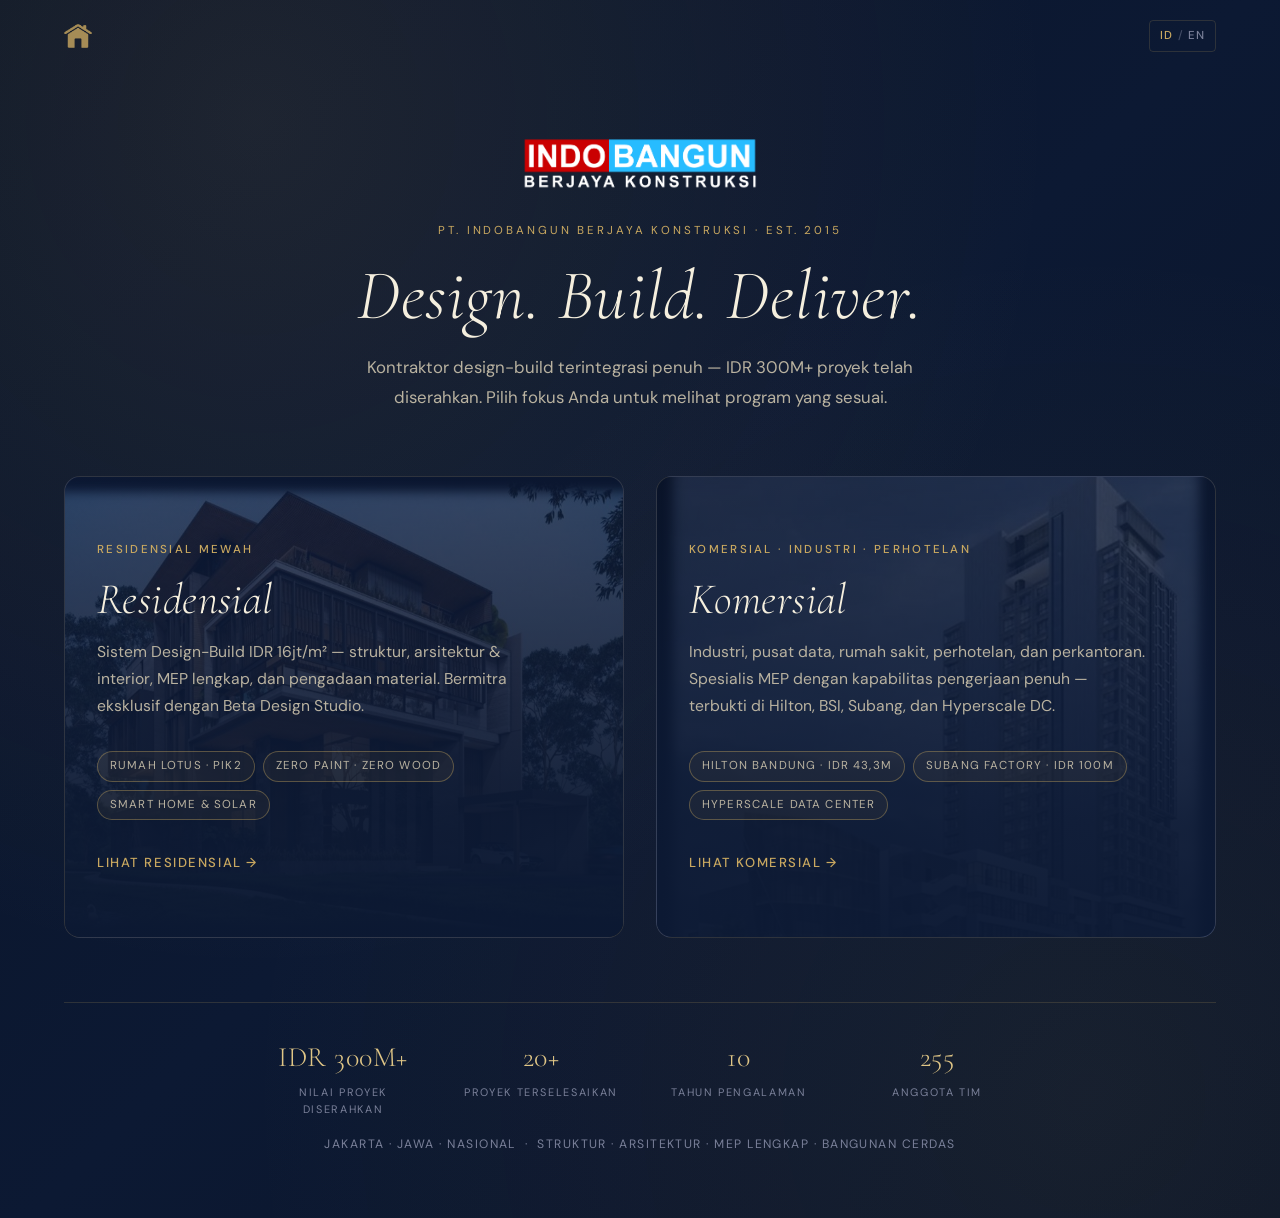
==== index.html @ fa8663f9 "Update index.html" ====
<!DOCTYPE html>
<html lang="id">
<head>
  <meta charset="UTF-8">
  <meta name="viewport" content="width=device-width, initial-scale=1.0">
  <meta name="description" content="PT. Indobangun Berjaya Konstruksi — Kontraktor design-build terintegrasi penuh. Pilih Residensial Mewah atau Komersial, Industri &amp; Perhotelan.">
  <title>IBK — Design. Build. Deliver.</title>
  <link rel="preconnect" href="https://fonts.googleapis.com">
  <link rel="preconnect" href="https://fonts.gstatic.com" crossorigin>
  <link href="https://fonts.googleapis.com/css2?family=Cormorant+Garamond:ital,wght@0,300;0,400;0,600;1,300;1,400&family=DM+Sans:opsz,wght@9..40,300;9..40,400;9..40,500&display=swap" rel="stylesheet">
  <link rel="stylesheet" href="css/base.css">
  <link rel="stylesheet" href="css/components.css">
  <link rel="stylesheet" href="css/pages.css">
</head>
<body class="choice-page">

  <!-- NAV (minimal for landing) -->
  <nav class="nav nav--landing" id="main-nav" role="navigation" aria-label="Main navigation">
    <div class="nav__container">
      <a href="index.html" class="nav__logo" aria-label="IBK Home">
    <img src="images/brand/icon-home.png" alt="IBK Logo">
  </a>
      <div class="nav__actions">
        <button class="lang-toggle" id="lang-toggle" aria-label="Toggle language / Ganti bahasa">
          <span class="lang-toggle__option active" id="lang-id">ID</span>
          <span class="lang-toggle__divider">/</span>
          <span class="lang-toggle__option" id="lang-en">EN</span>
        </button>
      </div>
    </div>
  </nav>

  <!-- CHOICE HERO -->
  <section class="choice" aria-label="Choose service">
    <div class="choice__bg" aria-hidden="true"></div>
    <div class="container">
      <header class="choice__header">
        <img src="images/brand/indobangun-logo.png" alt="Indobangun Berjaya Konstruksi" class="choice__brand">
        <p class="choice__eyebrow" data-i18n="choice.eyebrow">PT. Indobangun Berjaya Konstruksi · Est. 2015</p>
        <h1 class="choice__headline" data-i18n="choice.headline">Design. Build. Deliver.</h1>
        <p class="choice__sub" data-i18n="choice.sub">Kontraktor design-build terintegrasi penuh — IDR 300M+ proyek diserahkan. Pilih fokus Anda untuk melihat program yang sesuai.</p>
      </header>

      <div class="choice__grid">

        <a href="residential.html" class="choice-card choice-card--residential">
          <div class="choice-card__bg" aria-hidden="true">
            <img src="images/projects/lotus-featured.jpg" alt="" loading="eager">
          </div>
          <div class="choice-card__content">
            <p class="choice-card__eyebrow" data-i18n="choice.res_eyebrow">Residensial Mewah</p>
            <h2 class="choice-card__title" data-i18n="choice.res_title">Residensial</h2>
            <p class="choice-card__text" data-i18n="choice.res_text">Sistem Design-Build IDR 16jt/m² — struktur, arsitektur &amp; interior, MEP lengkap, dan pengadaan material. Bermitra eksklusif dengan Beta Design Studio.</p>
            <ul class="choice-card__tags" aria-label="Highlights">
              <li data-i18n="choice.res_tag1">Rumah Lotus · PIK2</li>
              <li data-i18n="choice.res_tag2">Zero Paint · Zero Wood</li>
              <li data-i18n="choice.res_tag3">Smart Home &amp; Solar</li>
            </ul>
            <span class="choice-card__cta" data-i18n="choice.res_cta">Lihat Residensial →</span>
          </div>
        </a>

        <a href="commercial.html" class="choice-card choice-card--commercial">
          <div class="choice-card__bg" aria-hidden="true">
            <img src="images/commercial/hilton-bandung.jpg" alt="" loading="eager">
          </div>
          <div class="choice-card__content">
            <p class="choice-card__eyebrow" data-i18n="choice.com_eyebrow">Komersial · Industri · Perhotelan</p>
            <h2 class="choice-card__title" data-i18n="choice.com_title">Komersial</h2>
            <p class="choice-card__text" data-i18n="choice.com_text">Industri, pusat data, rumah sakit, perhotelan, dan perkantoran. Spesialis MEP dengan kapabilitas pengerjaan penuh — terbukti di Hilton, BSI, Subang, dan Hyperscale DC.</p>
            <ul class="choice-card__tags" aria-label="Highlights">
              <li data-i18n="choice.com_tag1">Hilton Bandung · IDR 43,3M</li>
              <li data-i18n="choice.com_tag2">Subang Factory · IDR 100M</li>
              <li data-i18n="choice.com_tag3">Hyperscale Data Center</li>
            </ul>
            <span class="choice-card__cta" data-i18n="choice.com_cta">Lihat Komersial →</span>
          </div>
        </a>

      </div>

      <footer class="choice__footer">
        <div class="choice__footer-stats">
          <div class="choice__stat">
            <span class="choice__stat-value">IDR 300M+</span>
            <span class="choice__stat-label" data-i18n="choice.stat1">Nilai Proyek Terserah</span>
          </div>
          <div class="choice__stat">
            <span class="choice__stat-value">20+</span>
            <span class="choice__stat-label" data-i18n="choice.stat2">Proyek Terselesaikan</span>
          </div>
          <div class="choice__stat">
            <span class="choice__stat-value">10</span>
            <span class="choice__stat-label" data-i18n="choice.stat3">Tahun Pengalaman</span>
          </div>
          <div class="choice__stat">
            <span class="choice__stat-value">255</span>
            <span class="choice__stat-label" data-i18n="choice.stat4">Anggota Tim</span>
          </div>
        </div>
        <p class="choice__footer-tag" data-i18n="choice.tag">Jakarta · Jawa · Nasional &nbsp;·&nbsp; Structure · Architecture · Full MEP · Smart Buildings</p>
      </footer>
    </div>
  </section>

  <script src="js/i18n.js"></script>
</body>
</html>
---- css/base.css ----
/* ============================================================
   base.css — CSS variables, reset, typography, layout primitives
   IBK Website
   ============================================================ */

/* ── Design tokens ──────────────────────────────────────── */
:root {
  /* Colours — matched to IBK 2026 company profile (navy + gold) */
  --c-dark:        #0c1933;
  --c-dark-2:      #11224a;
  --c-dark-3:      #162b5c;
  --c-gold:        #c9a860;
  --c-gold-light:  #e0c686;
  --c-gold-dim:    #8a7440;
  --c-cream:       #f5efde;
  --c-cream-dark:  #e9dfc5;
  --c-text-1:      #f0ead9;
  --c-text-2:      #b9b2a0;
  --c-text-3:      #7a8099;
  --c-border:      rgba(201, 168, 96, 0.18);
  --c-border-mid:  rgba(201, 168, 96, 0.38);
  /* IBK brand accent (logo badge) */
  --c-brand-red:   #e31e24;
  --c-brand-blue:  #1e9de3;

  /* Typography */
  --font-serif: 'Cormorant Garamond', Georgia, 'Times New Roman', serif;
  --font-sans:  'DM Sans', -apple-system, BlinkMacSystemFont, system-ui, sans-serif;

  /* Spacing */
  --space-xs:  0.5rem;
  --space-sm:  1rem;
  --space-md:  2rem;
  --space-lg:  4rem;
  --space-xl:  6rem;
  --space-2xl: 9rem;

  /* Layout */
  --container-max: 1200px;
  --container-pad: 1.5rem;
  --nav-h:         72px;

  /* Motion */
  --ease:   cubic-bezier(0.25, 0.46, 0.45, 0.94);
  --t-fast: 150ms;
  --t-mid:  300ms;
  --t-slow: 500ms;

  /* Radius */
  --r-sm: 4px;
  --r-md: 8px;
  --r-lg: 16px;
}

/* ── Reset ──────────────────────────────────────────────── */
*, *::before, *::after { box-sizing: border-box; margin: 0; padding: 0; }
html { scroll-behavior: smooth; -webkit-text-size-adjust: 100%; }
body {
  background-color: var(--c-dark);
  color: var(--c-text-1);
  font-family: var(--font-sans);
  font-size: 1rem;
  line-height: 1.6;
  -webkit-font-smoothing: antialiased;
  -moz-osx-font-smoothing: grayscale;
  overflow-x: hidden;
}
img, video, svg { display: block; max-width: 100%; }
a { color: inherit; text-decoration: none; }
button { cursor: pointer; border: none; background: none; font: inherit; color: inherit; }
input, textarea, select { font: inherit; color: inherit; }
ul, ol { list-style: none; }
table { border-collapse: collapse; width: 100%; }

/* ── Typography ─────────────────────────────────────────── */
h1, h2, h3, h4, h5 {
  font-family: var(--font-serif);
  font-weight: 300;
  line-height: 1.15;
  letter-spacing: 0.01em;
  color: var(--c-cream);
}
h1 { font-size: clamp(2.6rem, 5.5vw, 5rem); font-style: italic; }
h2 { font-size: clamp(2rem, 4vw, 3.2rem); }
h3 { font-size: clamp(1.4rem, 2.5vw, 2rem); }
h4 { font-size: 1.05rem; font-weight: 400; font-family: var(--font-sans); }
h5 { font-size: 0.9rem; font-weight: 500; font-family: var(--font-sans); }

/* ── Container ──────────────────────────────────────────── */
.container {
  width: 100%;
  max-width: var(--container-max);
  margin: 0 auto;
  padding-left: var(--container-pad);
  padding-right: var(--container-pad);
}

/* ── Section base ───────────────────────────────────────── */
.section {
  padding-top: var(--space-xl);
  padding-bottom: var(--space-xl);
}
.section__header {
  text-align: center;
  max-width: 700px;
  margin: 0 auto var(--space-lg);
}
.section__eyebrow {
  font-family: var(--font-sans);
  font-size: 0.72rem;
  font-weight: 500;
  letter-spacing: 0.2em;
  text-transform: uppercase;
  color: var(--c-gold);
  margin-bottom: var(--space-sm);
}
.section__title {
  color: var(--c-cream);
  margin-bottom: var(--space-sm);
}
.section__lead {
  color: var(--c-text-2);
  font-size: 1.05rem;
  line-height: 1.75;
}

/* ── Buttons ────────────────────────────────────────────── */
.btn {
  display: inline-flex;
  align-items: center;
  justify-content: center;
  gap: 0.5rem;
  padding: 0.85rem 2rem;
  font-family: var(--font-sans);
  font-size: 0.82rem;
  font-weight: 500;
  letter-spacing: 0.1em;
  text-transform: uppercase;
  border-radius: var(--r-sm);
  border: 1px solid transparent;
  transition: all var(--t-mid) var(--ease);
  white-space: nowrap;
  cursor: pointer;
}
.btn--primary {
  background: var(--c-gold);
  color: var(--c-dark);
}
.btn--primary:hover {
  background: var(--c-gold-light);
  transform: translateY(-1px);
  box-shadow: 0 10px 30px -10px rgba(160, 133, 72, 0.4);
}
.btn--ghost {
  background: transparent;
  color: var(--c-cream);
  border-color: rgba(245, 240, 232, 0.25);
}
.btn--ghost:hover {
  border-color: var(--c-gold);
  color: var(--c-gold-light);
}
.btn--outline {
  background: transparent;
  color: var(--c-gold);
  border-color: var(--c-gold-dim);
  padding: 0.7rem 1.5rem;
  font-size: 0.78rem;
  align-self: flex-start;
}
.btn--outline:hover {
  background: rgba(160, 133, 72, 0.08);
  border-color: var(--c-gold);
}
.btn--full { width: 100%; }

/* ── Utilities ──────────────────────────────────────────── */
.visually-hidden {
  position: absolute;
  width: 1px; height: 1px;
  padding: 0; margin: -1px;
  overflow: hidden;
  clip: rect(0, 0, 0, 0);
  white-space: nowrap;
  border: 0;
}
---- css/components.css ----
/* ============================================================
   components.css — nav, cards, form, footer
   ============================================================ */

/* ── Navigation ─────────────────────────────────────────── */
.nav {
  position: fixed;
  top: 0; left: 0; right: 0;
  z-index: 100;
  height: var(--nav-h);
  display: flex;
  align-items: center;
  transition: background var(--t-mid) var(--ease),
              box-shadow var(--t-mid) var(--ease),
              border-color var(--t-mid) var(--ease);
  border-bottom: 1px solid transparent;
}
.nav.scrolled {
  background: rgba(26, 20, 16, 0.94);
  backdrop-filter: blur(14px);
  -webkit-backdrop-filter: blur(14px);
  border-bottom-color: var(--c-border);
}
.nav__container {
  width: 100%;
  max-width: var(--container-max);
  margin: 0 auto;
  padding: 0 var(--container-pad);
  display: flex;
  align-items: center;
  justify-content: space-between;
  gap: var(--space-md);
}
.nav__logo {
  flex-shrink: 0;
  display: flex; /* Membantu memastikan posisi gambar sejajar/center */
  align-items: center;
}

.nav__logo img {
  height: 1.55rem; /* Menyamakan tinggi gambar dengan font-size teks sebelumnya */
  width: auto;     /* Menjaga proporsi asli gambar (tidak gepeng) */
  display: block;
}
.nav__links {
  display: flex;
  align-items: center;
  gap: var(--space-md);
}
.nav__link {
  font-size: 0.78rem;
  font-weight: 400;
  letter-spacing: 0.1em;
  text-transform: uppercase;
  color: var(--c-text-2);
  transition: color var(--t-fast);
}
.nav__link:hover { color: var(--c-cream); }

.nav__actions {
  display: flex;
  align-items: center;
  gap: 0.75rem;
}
.lang-toggle {
  display: inline-flex;
  align-items: center;
  gap: 4px;
  font-size: 0.72rem;
  font-weight: 500;
  letter-spacing: 0.1em;
  color: var(--c-text-3);
  padding: 6px 10px;
  border-radius: var(--r-sm);
  border: 1px solid var(--c-border);
  transition: border-color var(--t-fast);
}
.lang-toggle:hover { border-color: var(--c-gold-dim); }
.lang-toggle__option { transition: color var(--t-fast); }
.lang-toggle__option.active { color: var(--c-gold); }
.lang-toggle__divider { color: var(--c-text-3); opacity: 0.5; }

.nav__hamburger {
  display: none;
  flex-direction: column;
  gap: 5px;
  padding: 6px;
}
.nav__hamburger span {
  display: block;
  width: 22px; height: 1.5px;
  background: var(--c-text-2);
  transition: all var(--t-mid) var(--ease);
}
.nav__hamburger.open span:nth-child(1) { transform: translateY(6.5px) rotate(45deg); }
.nav__hamburger.open span:nth-child(2) { opacity: 0; }
.nav__hamburger.open span:nth-child(3) { transform: translateY(-6.5px) rotate(-45deg); }

@media (max-width: 820px) {
  .nav__hamburger { display: flex; }
  .nav__links {
    position: fixed;
    top: var(--nav-h); left: 0; right: 0;
    background: rgba(26, 20, 16, 0.98);
    backdrop-filter: blur(16px);
    -webkit-backdrop-filter: blur(16px);
    flex-direction: column;
    align-items: center;
    gap: var(--space-md);
    padding: var(--space-lg) var(--space-md);
    transform: translateY(-120%);
    opacity: 0;
    pointer-events: none;
    transition: transform var(--t-mid) var(--ease),
                opacity var(--t-mid) var(--ease);
    border-bottom: 1px solid var(--c-border);
  }
  .nav__links.open {
    transform: translateY(0);
    opacity: 1;
    pointer-events: auto;
  }
  .nav__link { font-size: 1rem; }
}

/* ── IBK Difference cards ───────────────────────────────── */
.diff-grid {
  display: grid;
  grid-template-columns: repeat(3, 1fr);
  gap: var(--space-md);
}
.diff-card {
  background: var(--c-dark-2);
  border: 1px solid var(--c-border);
  border-radius: var(--r-md);
  padding: var(--space-lg) var(--space-md);
  transition: border-color var(--t-mid), transform var(--t-mid);
}
.diff-card:hover {
  border-color: var(--c-gold-dim);
  transform: translateY(-3px);
}
.diff-card__icon {
  font-family: var(--font-serif);
  font-size: 2.8rem;
  font-weight: 300;
  color: var(--c-gold-dim);
  margin-bottom: var(--space-sm);
  opacity: 0.7;
  line-height: 1;
}
.diff-card__title {
  font-family: var(--font-sans);
  font-size: 1.1rem;
  font-weight: 500;
  color: var(--c-cream);
  margin-bottom: 0.75rem;
  letter-spacing: 0;
}
.diff-card__text {
  font-size: 0.92rem;
  color: var(--c-text-2);
  line-height: 1.7;
}

/* ── Capabilities grid ──────────────────────────────────── */
.cap-grid {
  display: grid;
  grid-template-columns: repeat(4, 1fr);
  gap: 1px;
  background: var(--c-border);
  border: 1px solid var(--c-border);
  border-radius: var(--r-md);
  overflow: hidden;
}
.cap-item {
  background: var(--c-dark-2);
  padding: var(--space-md);
  display: flex;
  align-items: flex-start;
  gap: var(--space-sm);
  transition: background var(--t-fast);
}
.cap-item:hover { background: var(--c-dark-3); }
.cap-item__num {
  font-family: var(--font-serif);
  font-size: 0.9rem;
  color: var(--c-gold-dim);
  flex-shrink: 0;
  margin-top: 2px;
  letter-spacing: 0.05em;
}
.cap-item__title {
  font-family: var(--font-sans);
  font-size: 0.92rem;
  font-weight: 400;
  color: var(--c-text-1);
  line-height: 1.5;
  letter-spacing: 0;
}

/* ── Project cards ──────────────────────────────────────── */
.projects-grid {
  display: grid;
  grid-template-columns: repeat(3, 1fr);
  gap: var(--space-md);
}
.project-card {
  background: var(--c-dark-2);
  border: 1px solid var(--c-border);
  border-radius: var(--r-md);
  overflow: hidden;
  display: flex;
  flex-direction: column;
  transition: border-color var(--t-mid), transform var(--t-mid);
}
.project-card:hover {
  border-color: var(--c-gold-dim);
  transform: translateY(-3px);
}
.project-card--featured {
  grid-column: 1 / -1;
  display: grid;
  grid-template-columns: 1.3fr 1fr;
}
.project-card__img-wrap {
  position: relative;
  overflow: hidden;
  background: linear-gradient(135deg, var(--c-dark-3) 0%, #2a2318 100%);
  aspect-ratio: 16 / 10;
}
.project-card--featured .project-card__img-wrap {
  aspect-ratio: auto;
  min-height: 380px;
}
.project-card__img {
  width: 100%; height: 100%;
  object-fit: cover;
  transition: transform var(--t-slow) var(--ease);
}
.project-card:hover .project-card__img { transform: scale(1.04); }
.project-card__badge {
  position: absolute;
  top: 1rem; left: 1rem;
  background: var(--c-gold);
  color: var(--c-dark);
  font-size: 0.68rem;
  font-weight: 600;
  letter-spacing: 0.12em;
  text-transform: uppercase;
  padding: 5px 11px;
  border-radius: 2px;
  display: inline-flex;
  align-items: center;
  gap: 0.4rem;
}
.project-card__badge--done {
  background: rgba(245, 240, 232, 0.08);
  color: var(--c-text-2);
  border: 1px solid var(--c-border-mid);
}
.project-card__body {
  padding: var(--space-md);
  display: flex;
  flex-direction: column;
  gap: 0.8rem;
  flex: 1;
}
.project-card--featured .project-card__body {
  padding: var(--space-lg) var(--space-md);
  justify-content: center;
  gap: 1rem;
}
.project-card__type {
  font-size: 0.72rem;
  letter-spacing: 0.12em;
  text-transform: uppercase;
  color: var(--c-gold);
}
.project-card__title {
  font-size: 1.4rem;
  color: var(--c-cream);
  font-family: var(--font-serif);
  font-weight: 400;
}
.project-card--featured .project-card__title {
  font-size: clamp(1.8rem, 3vw, 2.4rem);
  font-style: italic;
}
.project-card__text {
  font-size: 0.9rem;
  color: var(--c-text-2);
  line-height: 1.7;
  flex: 1;
}

/* ── Philosophy table ───────────────────────────────────── */
.phil-table-wrap {
  overflow-x: auto;
  border-radius: var(--r-md);
  border: 1px solid var(--c-border);
  background: var(--c-dark-2);
}
.phil-table {
  font-size: 0.9rem;
  min-width: 680px;
}
.phil-table thead th {
  background: var(--c-dark-3);
  color: var(--c-gold);
  font-family: var(--font-sans);
  font-weight: 500;
  font-size: 0.72rem;
  letter-spacing: 0.12em;
  text-transform: uppercase;
  padding: 1rem 1.25rem;
  text-align: left;
  border-bottom: 1px solid var(--c-border);
}
.phil-table tbody td {
  padding: 1.1rem 1.25rem;
  border-bottom: 1px solid var(--c-border);
  color: var(--c-text-2);
  vertical-align: top;
  line-height: 1.5;
}
.phil-table tbody tr:last-child td { border-bottom: none; }
.phil-table tbody tr:hover td { background: rgba(160, 133, 72, 0.04); }
.phil-table td:first-child { color: var(--c-text-1); font-weight: 400; }
.ibk-spec { color: var(--c-gold-light); font-weight: 500; }

/* ── Contact form ───────────────────────────────────────── */
.contact__grid {
  display: grid;
  grid-template-columns: 1fr 1.1fr;
  gap: var(--space-xl);
  align-items: start;
}
.contact__info .section__eyebrow,
.contact__info .section__title { margin-left: 0; margin-right: 0; text-align: left; }
.contact__info .section__title { max-width: none; }
.contact__sub {
  color: var(--c-text-2);
  font-size: 1rem;
  line-height: 1.7;
  margin-top: var(--space-sm);
}
.contact__details {
  margin-top: var(--space-lg);
  display: flex;
  flex-direction: column;
  gap: var(--space-md);
}
.contact__detail { display: flex; flex-direction: column; gap: 4px; }
.contact__detail-label {
  font-size: 0.7rem;
  letter-spacing: 0.15em;
  text-transform: uppercase;
  color: var(--c-text-3);
}
.contact__detail-value {
  font-size: 0.95rem;
  color: var(--c-text-1);
  transition: color var(--t-fast);
}
a.contact__detail-value:hover { color: var(--c-gold-light); }

.contact-form {
  display: flex;
  flex-direction: column;
  gap: 1.25rem;
  background: var(--c-dark-2);
  border: 1px solid var(--c-border);
  border-radius: var(--r-md);
  padding: var(--space-md);
}
.form-group { display: flex; flex-direction: column; gap: 0.45rem; }
.form-label {
  font-size: 0.72rem;
  letter-spacing: 0.1em;
  text-transform: uppercase;
  color: var(--c-text-2);
}
.form-input {
  background: var(--c-dark);
  border: 1px solid var(--c-border);
  border-radius: var(--r-sm);
  color: var(--c-text-1);
  padding: 0.85rem 1rem;
  width: 100%;
  transition: border-color var(--t-fast);
  -webkit-appearance: none;
  appearance: none;
}
.form-input::placeholder { color: var(--c-text-3); }
.form-input:focus {
  outline: none;
  border-color: var(--c-gold);
}
.form-select {
  background-image: url("data:image/svg+xml,%3Csvg xmlns='http://www.w3.org/2000/svg' viewBox='0 0 12 8'%3E%3Cpath fill='%23a08548' d='M0 0h12L6 8z'/%3E%3C/svg%3E");
  background-repeat: no-repeat;
  background-position: right 1rem center;
  padding-right: 2.5rem;
  cursor: pointer;
  background-size: 18px;
}
.form-select option { background: var(--c-dark-2); color: var(--c-text-1); }
.form-textarea { resize: vertical; min-height: 120px; font-family: inherit; }
.form-note {
  font-size: 0.78rem;
  color: var(--c-text-3);
  text-align: center;
  line-height: 1.55;
  margin-top: 0.25rem;
}

/* ── Footer ─────────────────────────────────────────────── */
.footer {
  background: var(--c-dark-2);
  border-top: 1px solid var(--c-border);
  padding: var(--space-xl) 0 var(--space-md);
}
.footer__grid {
  display: grid;
  grid-template-columns: 1.6fr 1fr 1fr;
  gap: var(--space-lg);
  margin-bottom: var(--space-lg);
}
.footer__logo {
  font-family: var(--font-serif);
  font-size: 1.8rem;
  color: var(--c-gold);
  letter-spacing: 0.15em;
  display: block;
  margin-bottom: var(--space-sm);
}
.footer__tagline {
  font-size: 0.9rem;
  color: var(--c-text-3);
  line-height: 1.7;
  max-width: 280px;
}
.footer__links-title {
  font-size: 0.7rem;
  font-weight: 500;
  letter-spacing: 0.18em;
  text-transform: uppercase;
  color: var(--c-gold);
  margin-bottom: var(--space-sm);
}
.footer__links,
.footer__contact {
  display: flex;
  flex-direction: column;
  gap: 0.55rem;
}
.footer__links a,
.footer__contact a,
.footer__contact span {
  font-size: 0.88rem;
  color: var(--c-text-3);
  transition: color var(--t-fast);
}
.footer__links a:hover,
.footer__contact a:hover { color: var(--c-cream); }

.footer__bottom {
  padding-top: var(--space-md);
  border-top: 1px solid var(--c-border);
  text-align: center;
}
.footer__bottom p {
  font-size: 0.78rem;
  color: var(--c-text-3);
}

/* ── Responsive ─────────────────────────────────────────── */
@media (max-width: 1024px) {
  .diff-grid { grid-template-columns: repeat(2, 1fr); }
  .cap-grid { grid-template-columns: repeat(3, 1fr); }
  .projects-grid { grid-template-columns: repeat(2, 1fr); }
  .project-card--featured { grid-column: 1 / -1; }
  .contact__grid { grid-template-columns: 1fr; gap: var(--space-lg); }
  .footer__grid { grid-template-columns: 1fr 1fr; }
  .footer__brand { grid-column: 1 / -1; }
}
@media (max-width: 768px) {
  .diff-grid { grid-template-columns: 1fr; }
  .cap-grid { grid-template-columns: repeat(2, 1fr); }
  .projects-grid { grid-template-columns: 1fr; }
  .project-card--featured { grid-template-columns: 1fr; }
  .project-card--featured .project-card__img-wrap { min-height: 260px; }
  .project-card--featured .project-card__body { padding: var(--space-md); }
  .footer__grid { grid-template-columns: 1fr; gap: var(--space-md); }
}
@media (max-width: 480px) {
  .cap-grid { grid-template-columns: 1fr; }
}
---- css/pages.css ----
/* ============================================================
   pages.css — page-specific layouts (hero, Lotus page)
   ============================================================ */

/* ── Homepage Hero ──────────────────────────────────────── */
.hero {
  position: relative;
  min-height: 100vh;
  display: flex;
  align-items: center;
  overflow: hidden;
}
.hero__bg {
  position: absolute;
  inset: 0;
  z-index: 0;
  background: linear-gradient(
    135deg,
    #1a1410 0%,
    #241c10 45%,
    #1e1a12 100%
  );
}
.hero__bg::after {
  content: '';
  position: absolute;
  inset: 0;
  background:
    radial-gradient(ellipse at 75% 40%, rgba(160, 133, 72, 0.10) 0%, transparent 65%),
    radial-gradient(ellipse at 10% 80%, rgba(160, 133, 72, 0.05) 0%, transparent 55%);
}
.hero__bg-img {
  position: absolute;
  inset: 0;
  width: 100%; height: 100%;
  object-fit: cover;
  opacity: 0.18;
}
.hero .container {
  position: relative;
  z-index: 1;
  padding-top: calc(var(--nav-h) + var(--space-xl));
  padding-bottom: var(--space-xl);
}
.hero__content {
  max-width: 720px;
}
.hero__eyebrow {
  font-size: 0.72rem;
  font-weight: 500;
  letter-spacing: 0.25em;
  text-transform: uppercase;
  color: var(--c-gold);
  margin-bottom: var(--space-md);
}
.hero__headline {
  color: var(--c-cream);
  margin-bottom: var(--space-md);
  font-weight: 300;
  font-style: italic;
  letter-spacing: 0.01em;
}
.hero__sub {
  font-size: 1.08rem;
  color: var(--c-text-2);
  line-height: 1.75;
  margin-bottom: var(--space-lg);
  max-width: 540px;
}
.hero__cta-group {
  display: flex;
  gap: 0.75rem;
  flex-wrap: wrap;
}
.hero__scroll-indicator {
  position: absolute;
  bottom: 2.5rem;
  left: 50%;
  transform: translateX(-50%);
  z-index: 1;
}
.hero__scroll-line {
  display: block;
  width: 1px;
  height: 60px;
  background: linear-gradient(to bottom, var(--c-gold-dim), transparent);
  animation: scrollPulse 2.2s ease-in-out infinite;
}
@keyframes scrollPulse {
  0%, 100% { opacity: 0.25; transform: scaleY(0.9); }
  50%      { opacity: 0.85; transform: scaleY(1.1); }
}

/* ── Homepage section backgrounds ───────────────────────── */
.ibk-difference { background: var(--c-dark); }
.capabilities   { background: var(--c-dark-2); }
.projects       { background: var(--c-dark); }
.philosophy     { background: var(--c-dark-2); }
.contact        { background: var(--c-dark); }

/* ═══════════════════════════════════════════════════════════
   RUMAH LOTUS PAGE
   ═══════════════════════════════════════════════════════════ */

/* ── Lotus hero ─────────────────────────────────────────── */
.lotus-hero {
  position: relative;
  min-height: 100vh;
  display: flex;
  align-items: center;
  overflow: hidden;
}
.lotus-hero__bg {
  position: absolute;
  inset: 0;
  z-index: 0;
  background: linear-gradient(
    to bottom,
    #1a1410 0%,
    #231c12 40%,
    #1e1810 100%
  );
}
.lotus-hero__bg::after {
  content: '';
  position: absolute;
  inset: 0;
  background:
    radial-gradient(ellipse at 60% 30%, rgba(160, 133, 72, 0.08) 0%, transparent 60%),
    radial-gradient(ellipse at 20% 90%, rgba(160, 133, 72, 0.04) 0%, transparent 50%);
}
.lotus-hero__bg-img {
  position: absolute;
  inset: 0;
  width: 100%; height: 100%;
  object-fit: cover;
  opacity: 0.15;
}
.lotus-hero .container {
  position: relative;
  z-index: 1;
  padding-top: calc(var(--nav-h) + var(--space-xl));
  padding-bottom: var(--space-xl);
  width: 100%;
}
.lotus-hero__content { max-width: 760px; }
.lotus-hero__meta {
  display: flex;
  align-items: center;
  gap: var(--space-sm);
  margin-bottom: var(--space-md);
  flex-wrap: wrap;
}
.lotus-hero__back {
  font-size: 0.72rem;
  letter-spacing: 0.15em;
  text-transform: uppercase;
  color: var(--c-text-3);
  transition: color var(--t-fast);
}
.lotus-hero__back:hover { color: var(--c-gold); }
.lotus-hero__back::before { content: '← '; margin-right: 0.15em; }
.lotus-hero__divider {
  width: 1px; height: 14px;
  background: var(--c-border-mid);
}
.lotus-hero__eyebrow {
  font-size: 0.72rem;
  letter-spacing: 0.2em;
  text-transform: uppercase;
  color: var(--c-gold);
  font-weight: 500;
}
.lotus-hero__headline {
  font-size: clamp(2.8rem, 7vw, 5.8rem);
  font-weight: 300;
  font-style: italic;
  color: var(--c-cream);
  margin-bottom: var(--space-md);
  letter-spacing: 0.01em;
}
.lotus-hero__sub {
  font-size: 1.1rem;
  color: var(--c-text-2);
  max-width: 580px;
  line-height: 1.7;
  margin-bottom: var(--space-md);
}

/* ── Live status badge ──────────────────────────────────── */
.lotus-status {
  display: inline-flex;
  align-items: center;
  gap: 0.6rem;
  background: rgba(160, 133, 72, 0.08);
  border: 1px solid var(--c-gold-dim);
  border-radius: 100px;
  padding: 7px 16px;
  font-size: 0.75rem;
  letter-spacing: 0.12em;
  text-transform: uppercase;
  color: var(--c-gold-light);
  font-weight: 500;
}
.lotus-status__pulse {
  width: 8px; height: 8px;
  background: var(--c-gold);
  border-radius: 50%;
  animation: pulse 2s ease-in-out infinite;
  flex-shrink: 0;
}
@keyframes pulse {
  0%, 100% {
    opacity: 1;
    transform: scale(1);
    box-shadow: 0 0 0 0 rgba(160, 133, 72, 0.45);
  }
  50% {
    opacity: 0.75;
    transform: scale(1.15);
    box-shadow: 0 0 0 8px rgba(160, 133, 72, 0);
  }
}

/* ── Lotus overview grid ────────────────────────────────── */
.lotus-overview { background: var(--c-dark-2); }
.overview-grid {
  display: grid;
  grid-template-columns: repeat(4, 1fr);
  gap: 1px;
  background: var(--c-border);
  border: 1px solid var(--c-border);
  border-radius: var(--r-md);
  overflow: hidden;
}
.overview-stat {
  background: var(--c-dark-2);
  padding: var(--space-md);
  display: flex;
  flex-direction: column;
  gap: 0.4rem;
}
.overview-stat__label {
  font-size: 0.68rem;
  letter-spacing: 0.15em;
  text-transform: uppercase;
  color: var(--c-text-3);
  margin-bottom: 0.3rem;
}
.overview-stat__value {
  font-family: var(--font-serif);
  font-size: clamp(1.8rem, 3.5vw, 2.6rem);
  font-weight: 300;
  color: var(--c-cream);
  line-height: 1;
  letter-spacing: 0.01em;
}
.overview-stat__unit {
  font-size: 0.82rem;
  color: var(--c-text-3);
  letter-spacing: 0.02em;
}

/* ── Lotus technology grid (12 items) ───────────────────── */
.lotus-tech { background: var(--c-dark); }
.tech-grid {
  display: grid;
  grid-template-columns: repeat(3, 1fr);
  gap: var(--space-md);
}
.tech-item {
  background: var(--c-dark-2);
  border: 1px solid var(--c-border);
  border-radius: var(--r-md);
  padding: var(--space-md);
  transition: border-color var(--t-mid), transform var(--t-mid);
}
.tech-item:hover {
  border-color: var(--c-gold-dim);
  transform: translateY(-2px);
}
.tech-item__num {
  font-family: var(--font-serif);
  font-size: 2rem;
  font-weight: 300;
  color: var(--c-gold-dim);
  opacity: 0.55;
  margin-bottom: var(--space-sm);
  line-height: 1;
}
.tech-item__title {
  font-family: var(--font-sans);
  font-size: 0.98rem;
  font-weight: 500;
  color: var(--c-cream);
  margin-bottom: 0.55rem;
  letter-spacing: 0;
}
.tech-item__text {
  font-size: 0.87rem;
  color: var(--c-text-2);
  line-height: 1.65;
}

/* ── Follow-the-build CTA ───────────────────────────────── */
.lotus-cta {
  background: var(--c-dark-2);
  border-top: 1px solid var(--c-border);
  text-align: center;
}
.lotus-cta .section__title { margin-bottom: var(--space-sm); }
.lotus-cta .section__lead { margin: 0 auto var(--space-md); max-width: 600px; }
.lotus-cta-actions {
  display: flex;
  justify-content: center;
  gap: 0.75rem;
  flex-wrap: wrap;
  margin-top: var(--space-md);
}

/* ── Lotus responsive ───────────────────────────────────── */
@media (max-width: 1024px) {
  .overview-grid { grid-template-columns: repeat(2, 1fr); }
  .tech-grid { grid-template-columns: repeat(2, 1fr); }
}
@media (max-width: 640px) {
  .tech-grid { grid-template-columns: 1fr; }
}
@media (max-width: 480px) {
  .overview-grid { grid-template-columns: 1fr; }
}

/* ═══════════════════════════════════════════════════════════
   CHOICE LANDING (index.html)
   ═══════════════════════════════════════════════════════════ */

.choice-page { min-height: 100vh; }

.nav--landing { border-bottom: none; background: transparent; }
.nav--landing.scrolled { background: transparent; box-shadow: none; border-bottom-color: transparent; }

.choice {
  position: relative;
  min-height: 100vh;
  display: flex;
  align-items: center;
  padding: calc(var(--nav-h) + var(--space-lg)) 0 var(--space-lg);
  overflow: hidden;
}
.choice__bg {
  position: absolute;
  inset: 0;
  z-index: 0;
  background:
    radial-gradient(ellipse at 20% 10%, rgba(201, 168, 96, 0.10) 0%, transparent 55%),
    radial-gradient(ellipse at 85% 90%, rgba(201, 168, 96, 0.07) 0%, transparent 55%),
    linear-gradient(135deg, #0a1428 0%, #0c1933 50%, #0a1428 100%);
}
.choice .container { position: relative; z-index: 1; width: 100%; }

.choice__header {
  text-align: center;
  max-width: 760px;
  margin: 0 auto var(--space-lg);
}
.choice__brand {
  display: block;
  width: auto;
  height: 54px;
  margin: 0 auto var(--space-md);
  border-radius: 2px;
}
.choice__eyebrow {
  font-size: 0.72rem;
  letter-spacing: 0.25em;
  text-transform: uppercase;
  color: var(--c-gold);
  margin-bottom: var(--space-sm);
}
.choice__headline {
  font-family: var(--font-serif);
  font-size: clamp(2.6rem, 5.5vw, 4.6rem);
  font-style: italic;
  font-weight: 300;
  color: var(--c-cream);
  margin-bottom: var(--space-sm);
  letter-spacing: 0.01em;
}
.choice__sub {
  color: var(--c-text-2);
  font-size: 1.05rem;
  line-height: 1.75;
  max-width: 620px;
  margin: 0 auto;
}

.choice__grid {
  display: grid;
  grid-template-columns: 1fr 1fr;
  gap: var(--space-md);
  margin-bottom: var(--space-lg);
}
.choice-card {
  position: relative;
  display: block;
  border: 1px solid var(--c-border);
  border-radius: var(--r-lg);
  overflow: hidden;
  min-height: 440px;
  background: var(--c-dark-2);
  transition: border-color var(--t-mid) var(--ease),
              transform var(--t-mid) var(--ease),
              box-shadow var(--t-mid) var(--ease);
  cursor: pointer;
}
.choice-card:hover {
  border-color: var(--c-gold);
  transform: translateY(-4px);
  box-shadow: 0 24px 60px -20px rgba(0, 0, 0, 0.55);
}
.choice-card__bg {
  position: absolute;
  inset: 0;
  z-index: 0;
  overflow: hidden;
  transition: opacity var(--t-slow) var(--ease);
}
.choice-card__bg img {
  position: absolute;
  inset: 0;
  width: 100%;
  height: 100%;
  object-fit: cover;
  object-position: center;
  opacity: 0.32;
  transition: opacity var(--t-slow) var(--ease),
              transform var(--t-slow) var(--ease);
}
.choice-card__bg::after {
  content: '';
  position: absolute;
  inset: 0;
  background:
    linear-gradient(180deg, rgba(12, 25, 51, 0.35) 0%, rgba(12, 25, 51, 0.88) 75%, rgba(12, 25, 51, 0.95) 100%);
  z-index: 1;
}
.choice-card--residential { background: linear-gradient(160deg, #11224a 0%, #0c1933 100%); }
.choice-card--commercial  { background: linear-gradient(160deg, #0c1933 0%, #162b5c 100%); }
.choice-card:hover .choice-card__bg img {
  opacity: 0.48;
  transform: scale(1.04);
}
/* Gold top-rule accent from the profile deck */
.choice-card::before {
  content: '';
  position: absolute;
  top: 0; left: 0;
  height: 3px;
  width: 0;
  background: var(--c-gold);
  transition: width var(--t-slow) var(--ease);
  z-index: 2;
}
.choice-card:hover::before { width: 100%; }

.choice-card__content {
  position: relative;
  z-index: 1;
  padding: var(--space-lg) var(--space-md);
  display: flex;
  flex-direction: column;
  height: 100%;
  gap: var(--space-sm);
}
.choice-card__eyebrow {
  font-size: 0.72rem;
  letter-spacing: 0.2em;
  text-transform: uppercase;
  color: var(--c-gold);
  font-weight: 500;
}
.choice-card__title {
  font-family: var(--font-serif);
  font-size: clamp(2rem, 3.4vw, 2.8rem);
  font-style: italic;
  font-weight: 300;
  color: var(--c-cream);
  line-height: 1.1;
  margin: 0;
}
.choice-card__text {
  font-size: 0.98rem;
  color: var(--c-text-2);
  line-height: 1.7;
  max-width: 460px;
}
.choice-card__tags {
  display: flex;
  flex-wrap: wrap;
  gap: 0.5rem;
  margin-top: auto;
  padding-top: var(--space-sm);
}
.choice-card__tags li {
  font-size: 0.72rem;
  letter-spacing: 0.1em;
  text-transform: uppercase;
  color: var(--c-text-2);
  background: rgba(160, 133, 72, 0.08);
  border: 1px solid var(--c-border-mid);
  border-radius: 100px;
  padding: 5px 12px;
}
.choice-card__cta {
  display: inline-flex;
  align-items: center;
  gap: 0.5rem;
  margin-top: var(--space-sm);
  font-size: 0.82rem;
  font-weight: 500;
  letter-spacing: 0.12em;
  text-transform: uppercase;
  color: var(--c-gold);
  transition: gap var(--t-fast), color var(--t-fast);
}
.choice-card:hover .choice-card__cta {
  gap: 0.9rem;
  color: var(--c-gold-light);
}

.choice__footer {
  border-top: 1px solid var(--c-border);
  padding-top: var(--space-md);
  display: flex;
  flex-direction: column;
  gap: var(--space-sm);
  align-items: center;
  text-align: center;
}
.choice__footer-stats {
  display: grid;
  grid-template-columns: repeat(4, 1fr);
  gap: var(--space-md);
  width: 100%;
  max-width: 760px;
}
.choice__stat { display: flex; flex-direction: column; gap: 0.25rem; }
.choice__stat-value {
  font-family: var(--font-serif);
  font-size: clamp(1.3rem, 2.2vw, 1.75rem);
  font-weight: 300;
  color: var(--c-gold-light);
  letter-spacing: 0.02em;
}
.choice__stat-label {
  font-size: 0.68rem;
  letter-spacing: 0.15em;
  text-transform: uppercase;
  color: var(--c-text-3);
}
.choice__footer-tag {
  font-size: 0.76rem;
  letter-spacing: 0.12em;
  text-transform: uppercase;
  color: var(--c-text-3);
}

@media (max-width: 820px) {
  .choice__grid { grid-template-columns: 1fr; }
  .choice-card { min-height: 340px; }
  .choice__footer-stats { grid-template-columns: repeat(2, 1fr); }
}
@media (max-width: 480px) {
  .choice__footer-stats { grid-template-columns: 1fr 1fr; gap: var(--space-sm); }
}

/* Secondary nav link style for "Komersial" cross-link */
.nav__link--alt {
  color: var(--c-gold);
  border: 1px solid var(--c-border-mid);
  padding: 6px 14px;
  border-radius: var(--r-sm);
  letter-spacing: 0.12em;
  transition: border-color var(--t-fast), color var(--t-fast);
}
.nav__link--alt:hover { color: var(--c-gold-light); border-color: var(--c-gold); }

/* ═══════════════════════════════════════════════════════════
   COMMERCIAL PAGE
   ═══════════════════════════════════════════════════════════ */

.commercial-hero { background: var(--c-dark); }
.commercial-hero .hero__bg {
  background:
    radial-gradient(ellipse at 20% 30%, rgba(201, 168, 96, 0.10) 0%, transparent 60%),
    linear-gradient(160deg, #0c1933 0%, #11224a 60%, #0a1428 100%);
}
.commercial-hero .hero__bg-img { opacity: 0.22; }

.com-stats { background: var(--c-dark-2); }
.com-stats-grid {
  display: grid;
  grid-template-columns: repeat(4, 1fr);
  gap: 1px;
  background: var(--c-border);
  border: 1px solid var(--c-border);
  border-radius: var(--r-md);
  overflow: hidden;
}
.com-stat {
  background: var(--c-dark-2);
  padding: var(--space-md);
  text-align: center;
}
.com-stat__value {
  font-family: var(--font-serif);
  font-size: clamp(1.8rem, 3.4vw, 2.6rem);
  font-weight: 300;
  color: var(--c-gold-light);
  line-height: 1;
  margin-bottom: 0.4rem;
  letter-spacing: 0.01em;
}
.com-stat__label {
  font-size: 0.72rem;
  letter-spacing: 0.15em;
  text-transform: uppercase;
  color: var(--c-text-3);
}

.com-sectors { background: var(--c-dark); }
.sector-grid {
  display: grid;
  grid-template-columns: repeat(2, 1fr);
  gap: var(--space-md);
}
.sector-card {
  background: var(--c-dark-2);
  border: 1px solid var(--c-border);
  border-radius: var(--r-md);
  padding: var(--space-lg) var(--space-md);
  display: flex;
  flex-direction: column;
  gap: var(--space-sm);
  transition: border-color var(--t-mid), transform var(--t-mid);
}
.sector-card:hover {
  border-color: var(--c-gold-dim);
  transform: translateY(-3px);
}
.sector-card__eyebrow {
  font-size: 0.72rem;
  letter-spacing: 0.2em;
  text-transform: uppercase;
  color: var(--c-gold);
}
.sector-card__title {
  font-family: var(--font-serif);
  font-size: 1.6rem;
  font-style: italic;
  font-weight: 300;
  color: var(--c-cream);
}
.sector-card__text {
  font-size: 0.95rem;
  color: var(--c-text-2);
  line-height: 1.7;
}
.sector-card__ref {
  font-size: 0.82rem;
  color: var(--c-text-3);
  border-left: 2px solid var(--c-gold-dim);
  padding-left: 0.85rem;
  line-height: 1.55;
}
.sector-card__ref strong { color: var(--c-gold-light); font-weight: 500; }
.sector-card__list {
  display: grid;
  grid-template-columns: 1fr;
  gap: 0.5rem;
  margin-top: 0.25rem;
}
.sector-card__list li {
  font-size: 0.88rem;
  color: var(--c-text-2);
  padding-left: 1.1rem;
  position: relative;
  line-height: 1.55;
}
.sector-card__list li::before {
  content: '·';
  color: var(--c-gold);
  position: absolute;
  left: 0.3rem;
  top: -2px;
  font-size: 1.2rem;
  line-height: 1;
}

.com-portfolio { background: var(--c-dark-2); }
.portfolio-grid {
  display: grid;
  grid-template-columns: repeat(2, 1fr);
  gap: var(--space-sm);
}
.portfolio-item {
  background: var(--c-dark);
  border: 1px solid var(--c-border);
  border-radius: var(--r-md);
  padding: var(--space-sm) var(--space-md);
  display: grid;
  grid-template-columns: 1fr auto;
  gap: var(--space-sm);
  align-items: center;
  transition: border-color var(--t-fast);
}
.portfolio-item:hover { border-color: var(--c-gold-dim); }
.portfolio-item__body { display: flex; flex-direction: column; gap: 0.3rem; }
.portfolio-item__name {
  font-family: var(--font-serif);
  font-size: 1.15rem;
  font-weight: 400;
  color: var(--c-cream);
  line-height: 1.2;
}
.portfolio-item__meta {
  font-size: 0.78rem;
  color: var(--c-text-3);
  letter-spacing: 0.04em;
}
.portfolio-item__value {
  font-family: var(--font-serif);
  font-size: 1.1rem;
  font-weight: 400;
  color: var(--c-gold-light);
  white-space: nowrap;
  letter-spacing: 0.02em;
}

.com-flagship {
  background: linear-gradient(160deg, #0c1933 0%, #11224a 100%);
  border-top: 1px solid var(--c-border);
  border-bottom: 1px solid var(--c-border);
}
.flagship-grid {
  display: grid;
  grid-template-columns: 1fr 1fr;
  gap: var(--space-lg);
  align-items: center;
}
.flagship-media {
  position: relative;
  aspect-ratio: 4 / 5;
  border-radius: var(--r-md);
  overflow: hidden;
  border: 1px solid var(--c-border-mid);
  background: var(--c-dark-2);
}
.flagship-media img {
  width: 100%;
  height: 100%;
  object-fit: cover;
  object-position: center;
  display: block;
}
.flagship-media__caption {
  position: absolute;
  bottom: 0; left: 0; right: 0;
  padding: var(--space-md) var(--space-md) var(--space-sm);
  background: linear-gradient(180deg, transparent 0%, rgba(10, 20, 40, 0.85) 70%, rgba(10, 20, 40, 0.95) 100%);
  color: var(--c-cream);
  font-size: 0.8rem;
  letter-spacing: 0.15em;
  text-transform: uppercase;
}
.flagship-body { display: flex; flex-direction: column; gap: var(--space-sm); }
.flagship-body .section__eyebrow,
.flagship-body .section__title { text-align: left; margin: 0; max-width: none; }
.flagship-body .section__title {
  font-family: var(--font-serif);
  font-style: italic;
  font-size: clamp(2rem, 3.5vw, 3rem);
  color: var(--c-cream);
  margin-bottom: var(--space-sm);
}
.flagship-dl {
  display: grid;
  grid-template-columns: 1fr;
  gap: 0.8rem;
  margin-top: var(--space-sm);
  padding-top: var(--space-sm);
  border-top: 1px solid var(--c-border);
}
.flagship-dl > div {
  display: grid;
  grid-template-columns: 180px 1fr;
  gap: var(--space-sm);
  align-items: baseline;
  padding-bottom: 0.6rem;
  border-bottom: 1px solid var(--c-border);
}
.flagship-dl > div:last-child { border-bottom: none; padding-bottom: 0; }
.flagship-dl dt {
  font-size: 0.76rem;
  letter-spacing: 0.15em;
  text-transform: uppercase;
  color: var(--c-text-3);
}
.flagship-dl dd {
  font-size: 0.98rem;
  color: var(--c-cream);
  font-weight: 500;
}
.flagship-significance {
  margin-top: var(--space-sm);
  padding-top: var(--space-sm);
  border-top: 1px solid var(--c-border);
  color: var(--c-text-2);
  font-size: 0.95rem;
  line-height: 1.7;
}

@media (max-width: 1024px) {
  .flagship-grid { grid-template-columns: 1fr; gap: var(--space-md); }
  .flagship-media { aspect-ratio: 16 / 10; }
  .flagship-dl > div { grid-template-columns: 140px 1fr; }
}
@media (max-width: 640px) {
  .flagship-dl > div { grid-template-columns: 1fr; gap: 0.2rem; }
}

.com-engineering { background: var(--c-dark); }
.eng-grid {
  display: grid;
  grid-template-columns: repeat(3, 1fr);
  gap: var(--space-md);
}
.eng-card {
  background: var(--c-dark-2);
  border: 1px solid var(--c-border);
  border-radius: var(--r-md);
  padding: var(--space-md);
  transition: border-color var(--t-mid), transform var(--t-mid);
}
.eng-card:hover { border-color: var(--c-gold-dim); transform: translateY(-2px); }
.eng-card__title {
  font-family: var(--font-sans);
  font-size: 1rem;
  font-weight: 500;
  color: var(--c-gold-light);
  margin-bottom: 0.5rem;
  letter-spacing: 0.02em;
}
.eng-card__text {
  font-size: 0.9rem;
  color: var(--c-text-2);
  line-height: 1.65;
}

.com-cta {
  background: var(--c-dark-2);
  border-top: 1px solid var(--c-border);
  text-align: center;
}
.com-cta__actions {
  display: flex;
  justify-content: center;
  gap: 0.75rem;
  flex-wrap: wrap;
  margin-top: var(--space-md);
}

@media (max-width: 1024px) {
  .sector-grid { grid-template-columns: 1fr; }
  .eng-grid { grid-template-columns: repeat(2, 1fr); }
  .portfolio-grid { grid-template-columns: 1fr; }
  .com-stats-grid { grid-template-columns: repeat(2, 1fr); }
}
@media (max-width: 640px) {
  .eng-grid { grid-template-columns: 1fr; }
}
@media (max-width: 480px) {
  .com-stats-grid { grid-template-columns: 1fr; }
}

/* ── Project card link wrapper (JSON-rendered cards) ──── */
.project-card__link {
  display: flex;
  flex-direction: column;
  color: inherit;
  text-decoration: none;
  height: 100%;
}
.project-card--featured .project-card__link {
  display: grid;
  grid-template-columns: 1.3fr 1fr;
}
.project-card__value {
  font-family: var(--font-serif);
  font-size: 1.05rem;
  color: var(--c-gold-light);
  letter-spacing: 0.02em;
  margin-top: auto;
}
.projects-grid__empty {
  color: var(--c-text-3);
  text-align: center;
  padding: var(--space-lg) 0;
  font-style: italic;
}

/* ── Project detail page ───────────────────────────────── */
.project-hero {
  position: relative;
  padding: calc(var(--nav-h) + 6rem) 0 5rem;
  background: var(--c-dark);
  overflow: hidden;
}
.project-hero__bg { position: absolute; inset: 0; z-index: 0; }
.project-hero__bg-img {
  width: 100%; height: 100%;
  object-fit: cover;
  opacity: 0.35;
}
.project-hero::after {
  content: '';
  position: absolute; inset: 0;
  background: linear-gradient(180deg, rgba(12,25,51,0.4) 0%, rgba(12,25,51,0.85) 70%, var(--c-dark) 100%);
  z-index: 1;
}
.project-hero__content { position: relative; z-index: 2; max-width: 780px; }
.project-hero__meta {
  display: flex;
  align-items: center;
  gap: 0.9rem;
  margin-bottom: 1.4rem;
  flex-wrap: wrap;
}
.project-hero__back {
  color: var(--c-text-2);
  font-size: 0.78rem;
  letter-spacing: 0.14em;
  text-transform: uppercase;
  text-decoration: none;
  transition: color var(--t-fast);
}
.project-hero__back:hover { color: var(--c-gold); }
.project-hero__divider {
  width: 24px; height: 1px;
  background: var(--c-border-mid);
}
.project-hero__eyebrow {
  color: var(--c-gold);
  font-size: 0.78rem;
  letter-spacing: 0.14em;
  text-transform: uppercase;
}
.project-hero__headline {
  font-family: var(--font-serif);
  font-size: clamp(2.2rem, 5vw, 3.6rem);
  color: var(--c-cream);
  line-height: 1.08;
  font-weight: 400;
  font-style: italic;
  margin-bottom: 1.2rem;
}
.project-hero__sub {
  font-size: 1.02rem;
  line-height: 1.7;
  color: var(--c-text-2);
  max-width: 640px;
  margin-bottom: 1.6rem;
}
.project-hero__status {
  display: inline-flex;
  align-items: center;
  gap: 0.55rem;
  font-size: 0.78rem;
  letter-spacing: 0.14em;
  text-transform: uppercase;
  color: var(--c-text-2);
}
.project-hero__pulse {
  width: 8px; height: 8px; border-radius: 50%;
  background: var(--c-gold);
  box-shadow: 0 0 0 0 rgba(201, 168, 96, 0.55);
  animation: pulse-gold 2s infinite;
}
@keyframes pulse-gold {
  0%   { box-shadow: 0 0 0 0 rgba(201,168,96,0.6); }
  70%  { box-shadow: 0 0 0 10px rgba(201,168,96,0); }
  100% { box-shadow: 0 0 0 0 rgba(201,168,96,0); }
}

.project-facts { background: var(--c-dark-2); }
.project-dl {
  display: grid;
  grid-template-columns: repeat(4, 1fr);
  gap: var(--space-sm) var(--space-md);
}
.project-dl > div {
  padding: var(--space-sm) 0;
  border-top: 1px solid var(--c-border);
}
.project-dl dt {
  font-size: 0.72rem;
  letter-spacing: 0.14em;
  text-transform: uppercase;
  color: var(--c-text-3);
  margin-bottom: 0.4rem;
}
.project-dl dd {
  font-family: var(--font-serif);
  font-size: 1.05rem;
  color: var(--c-cream);
  line-height: 1.4;
  margin: 0;
}

/* ── Gallery grid (thumbs) ─────────────────────────────── */
.gallery {
  display: grid;
  grid-template-columns: repeat(3, 1fr);
  gap: var(--space-sm);
}
.gallery__item {
  all: unset;
  display: block;
  cursor: zoom-in;
  position: relative;
  overflow: hidden;
  border-radius: var(--r-md);
  aspect-ratio: 4 / 3;
  background: var(--c-dark-3);
  border: 1px solid var(--c-border);
  transition: border-color var(--t-fast), transform var(--t-fast);
}
.gallery__item:hover { border-color: var(--c-gold-dim); transform: translateY(-2px); }
.gallery__item:focus-visible { outline: 2px solid var(--c-gold); outline-offset: 2px; }
.gallery__item img {
  width: 100%; height: 100%;
  object-fit: cover;
  transition: transform var(--t-slow) var(--ease);
}
.gallery__item:hover img { transform: scale(1.06); }

/* ── Lightbox ──────────────────────────────────────────── */
.lightbox {
  position: fixed;
  inset: 0;
  background: rgba(6, 11, 23, 0.95);
  display: flex;
  align-items: center;
  justify-content: center;
  z-index: 1000;
  opacity: 0;
  pointer-events: none;
  transition: opacity var(--t-mid);
}
.lightbox[aria-hidden="false"] {
  opacity: 1;
  pointer-events: auto;
}
.lightbox__figure {
  margin: 0;
  max-width: 92vw;
  max-height: 88vh;
  display: flex;
  align-items: center;
  justify-content: center;
}
.lightbox__img {
  max-width: 92vw;
  max-height: 88vh;
  object-fit: contain;
  box-shadow: 0 20px 60px rgba(0, 0, 0, 0.6);
}
.lightbox__close,
.lightbox__nav {
  position: absolute;
  background: rgba(12, 25, 51, 0.7);
  border: 1px solid var(--c-border-mid);
  color: var(--c-cream);
  width: 44px; height: 44px;
  border-radius: 50%;
  font-size: 1.4rem;
  cursor: pointer;
  display: flex;
  align-items: center;
  justify-content: center;
  transition: background var(--t-fast), color var(--t-fast);
}
.lightbox__close:hover,
.lightbox__nav:hover {
  background: var(--c-gold);
  color: var(--c-dark);
}
.lightbox__close { top: 1.2rem; right: 1.2rem; }
.lightbox__nav--prev { left: 1.2rem; top: 50%; transform: translateY(-50%); }
.lightbox__nav--next { right: 1.2rem; top: 50%; transform: translateY(-50%); }
.lightbox__counter {
  position: absolute;
  bottom: 1.2rem;
  left: 50%;
  transform: translateX(-50%);
  color: var(--c-text-2);
  font-size: 0.82rem;
  letter-spacing: 0.12em;
}

@media (max-width: 1024px) {
  .project-dl { grid-template-columns: repeat(2, 1fr); }
  .gallery    { grid-template-columns: repeat(2, 1fr); }
}
@media (max-width: 640px) {
  .gallery    { grid-template-columns: 1fr; }
  .lightbox__close { top: 0.6rem; right: 0.6rem; }
  .lightbox__nav--prev { left: 0.6rem; }
  .lightbox__nav--next { right: 0.6rem; }
}
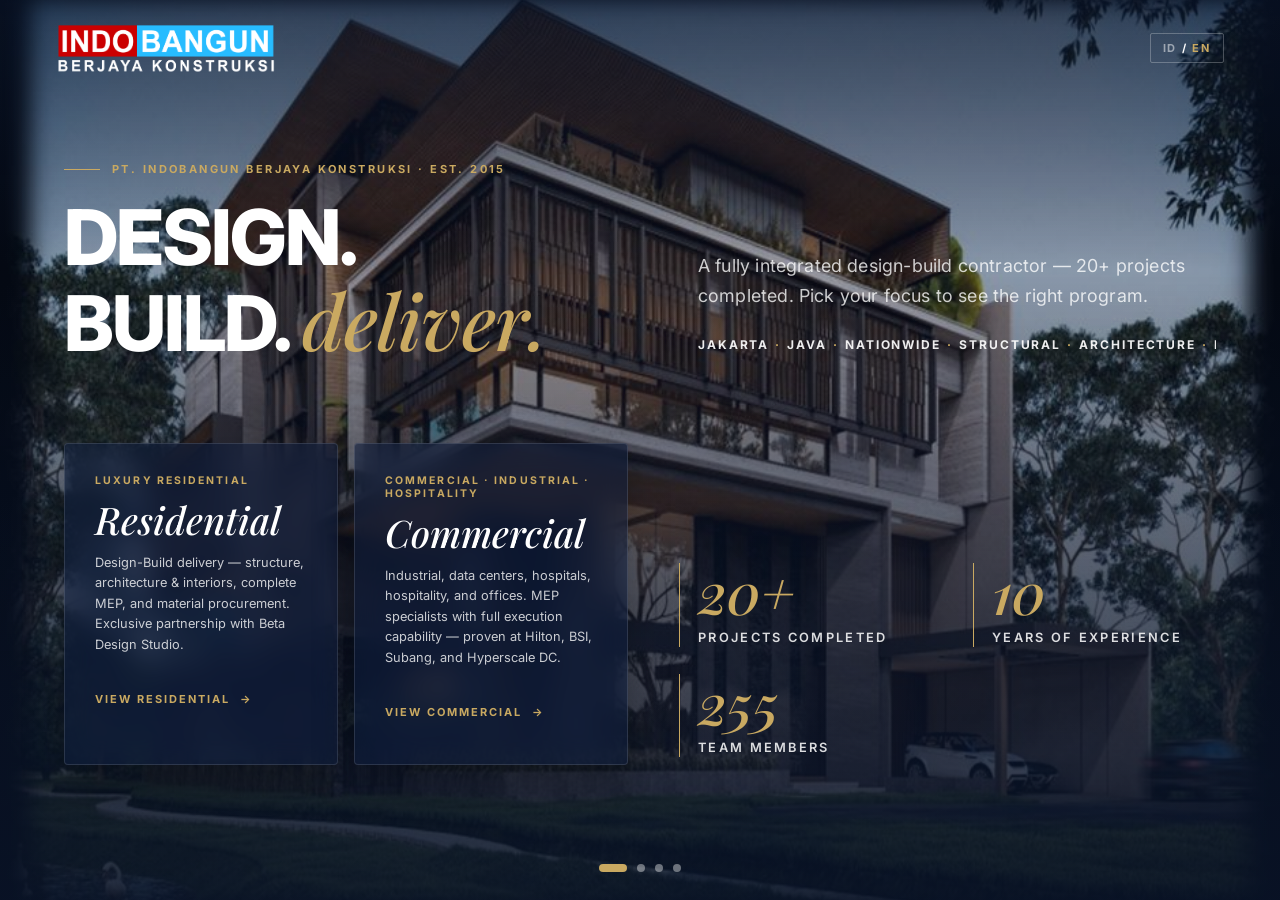
==== commit b3e71dcd: "Redesign homepage as immersive hero-slider landing (from Claude Design) Implement the imported "RESI" ====
--- a/index.html
+++ b/index.html
@@ -1,108 +1,884 @@
 <!DOCTYPE html>
 <html lang="id">
 <head>
-  <meta charset="UTF-8">
-  <meta name="viewport" content="width=device-width, initial-scale=1.0">
-  <meta name="description" content="PT. Indobangun Berjaya Konstruksi — Kontraktor design-build terintegrasi penuh. Pilih Residensial Mewah atau Komersial, Industri &amp; Perhotelan.">
-  <title>IBK — Design. Build. Deliver.</title>
-  <link rel="preconnect" href="https://fonts.googleapis.com">
-  <link rel="preconnect" href="https://fonts.gstatic.com" crossorigin>
-  <link href="https://fonts.googleapis.com/css2?family=Cormorant+Garamond:ital,wght@0,300;0,400;0,600;1,300;1,400&family=DM+Sans:opsz,wght@9..40,300;9..40,400;9..40,500&display=swap" rel="stylesheet">
-  <link rel="stylesheet" href="css/base.css">
-  <link rel="stylesheet" href="css/components.css">
-  <link rel="stylesheet" href="css/pages.css">
+
+<meta charset="UTF-8">
+<meta name="viewport" content="width=device-width, initial-scale=1.0">
+<meta name="description" content="PT. Indobangun Berjaya Konstruksi — Kontraktor design-build terintegrasi penuh. Pilih Residensial Mewah atau Komersial, Industri &amp; Perhotelan.">
+<title>IBK — Design. Build. Deliver.</title>
+
+<link rel="preconnect" href="https://fonts.googleapis.com">
+<link rel="preconnect" href="https://fonts.gstatic.com" crossorigin="">
+<link href="https://fonts.googleapis.com/css2?family=Inter:wght@400;500;600;700;800&amp;family=Playfair+Display:ital,wght@1,500;1,600&amp;display=swap" rel="stylesheet">
+
+<style>
+  :root {
+    --white: #FFFFFF;
+    --gold: #C9A961;
+    --card-bg: rgba(15, 30, 60, 0.55);
+    --card-border: rgba(255, 255, 255, 0.12);
+    --overlay: rgba(10, 25, 50, 0.30);
+    --muted: rgba(255, 255, 255, 0.78);
+    --ink: #0a1932;
+  }
+
+  * { box-sizing: border-box; margin: 0; padding: 0; }
+  html, body { background: #0a1424; color: var(--white); font-family: 'Inter', system-ui, sans-serif; -webkit-font-smoothing: antialiased; }
+  a { color: inherit; text-decoration: none; }
+
+  /* ============ NAV ============ */
+  .nav {
+    position: absolute; top: 0; left: 0; right: 0; z-index: 20;
+    display: flex; align-items: center; justify-content: space-between;
+    padding: 22px 56px;
+    gap: 16px;
+  }
+  .nav-brand {
+    display: flex; align-items: center;
+    flex-shrink: 0;
+  }
+  .nav-brand img {
+    display: block;
+    height: clamp(34px, 4.5vw, 52px);
+    width: auto;
+    max-width: 220px;
+  }
+  @media (max-width: 380px) {
+    .nav-brand img { height: 30px; }
+  }
+  .nav-links { display: flex; gap: 38px; align-items: center; }
+  .nav-links > a { font-size: 12.5px; font-weight: 600; letter-spacing: 0.12em; text-transform: uppercase; opacity: 0.85; transition: opacity .2s; }
+  .nav-links > a:hover { opacity: 1; }
+
+  /* Combined services pill */
+  .nav-services {
+    position: relative;
+  }
+  .nav-services-trigger {
+    background: transparent;
+    border: 1px solid var(--gold);
+    border-radius: 999px;
+    color: var(--white);
+    padding: 9px 18px;
+    font: inherit;
+    font-size: 12.5px;
+    font-weight: 700;
+    letter-spacing: 0.14em;
+    text-transform: uppercase;
+    cursor: pointer;
+    display: inline-flex; align-items: center; gap: 8px;
+    transition: background .25s, color .25s;
+  }
+  .nav-services-trigger:hover,
+  .nav-services-trigger[aria-expanded="true"] {
+    background: var(--gold);
+    color: var(--ink);
+  }
+  .nav-services-trigger .chev {
+    width: 10px; height: 10px;
+    border-right: 1.5px solid currentColor;
+    border-bottom: 1.5px solid currentColor;
+    transform: rotate(45deg) translate(-2px, -2px);
+    transition: transform .25s;
+  }
+  .nav-services-trigger[aria-expanded="true"] .chev {
+    transform: rotate(-135deg) translate(-2px, -2px);
+  }
+  .nav-services-menu {
+    position: absolute;
+    top: calc(100% + 10px);
+    left: 50%;
+    transform: translateX(-50%) translateY(-6px);
+    min-width: 220px;
+    background: rgba(10, 25, 50, 0.92);
+    backdrop-filter: blur(18px) saturate(1.2);
+    -webkit-backdrop-filter: blur(18px) saturate(1.2);
+    border: 1px solid rgba(201,169,97,0.4);
+    border-radius: 10px;
+    padding: 8px;
+    box-shadow: 0 24px 50px rgba(0,0,0,0.45);
+    opacity: 0;
+    pointer-events: none;
+    transition: opacity .2s, transform .2s;
+    z-index: 25;
+  }
+  .nav-services[data-open="true"] .nav-services-menu {
+    opacity: 1;
+    pointer-events: auto;
+    transform: translateX(-50%) translateY(0);
+  }
+  .nav-services-menu a {
+    display: block;
+    padding: 12px 14px;
+    font-size: 12px;
+    font-weight: 600;
+    letter-spacing: 0.12em;
+    text-transform: uppercase;
+    color: var(--white);
+    border-radius: 6px;
+    transition: background .2s, color .2s;
+  }
+  .nav-services-menu a:hover {
+    background: rgba(201,169,97,0.18);
+    color: var(--gold);
+  }
+  .nav-services-menu a small {
+    display: block;
+    font-size: 10px;
+    letter-spacing: 0.06em;
+    text-transform: none;
+    font-weight: 400;
+    opacity: 0.65;
+    margin-top: 3px;
+  }
+  .nav-right { display: flex; align-items: center; gap: 14px; }
+  .nav-lang { cursor: default; user-select: none; flex-shrink: 0; font-size: 11px; font-weight: 700; letter-spacing: 0.16em; border: 1px solid rgba(255,255,255,0.25); padding: 7px 12px; border-radius: 2px; }
+  .nav-lang button {
+    background: transparent; border: 0; padding: 0; margin: 0;
+    font: inherit; letter-spacing: inherit;
+    color: inherit;
+    cursor: pointer;
+    opacity: 0.5;
+    transition: opacity .2s, color .2s;
+  }
+  .nav-lang button:hover { opacity: 0.85; }
+  .nav-lang button.active { color: var(--gold); opacity: 1; }
+
+  /* Hamburger */
+  .nav-toggle {
+    display: none;
+    width: 44px; height: 44px;
+    background: transparent;
+    border: 1px solid rgba(255,255,255,0.25);
+    border-radius: 2px;
+    color: var(--white);
+    cursor: pointer;
+    padding: 0;
+    align-items: center; justify-content: center;
+    flex-direction: column; gap: 5px;
+  }
+  .nav-toggle span {
+    display: block; width: 18px; height: 1.5px;
+    background: var(--white);
+    transition: transform .3s, opacity .3s;
+  }
+  .nav-open .nav-toggle span:nth-child(1) { transform: translateY(6.5px) rotate(45deg); }
+  .nav-open .nav-toggle span:nth-child(2) { opacity: 0; }
+  .nav-open .nav-toggle span:nth-child(3) { transform: translateY(-6.5px) rotate(-45deg); }
+
+  /* Mobile menu drawer */
+  .nav-drawer {
+    position: fixed; inset: 0;
+    background: rgba(10, 20, 40, 0.97);
+    backdrop-filter: blur(20px);
+    -webkit-backdrop-filter: blur(20px);
+    z-index: 30;
+    display: none;
+    flex-direction: column;
+    padding: 96px 32px 48px;
+    opacity: 0;
+    transition: opacity .3s;
+  }
+  .nav-drawer.open { display: flex; opacity: 1; }
+  .nav-drawer a {
+    display: block;
+    font-size: 24px;
+    font-weight: 700;
+    letter-spacing: 0.04em;
+    text-transform: uppercase;
+    padding: 18px 0;
+    border-bottom: 1px solid rgba(255,255,255,0.1);
+    color: var(--white);
+  }
+  .nav-drawer a .arrow { float: right; color: var(--gold); }
+  .nav-drawer-close {
+    position: absolute; top: 22px; right: 24px;
+    width: 44px; height: 44px;
+    background: transparent; border: 1px solid rgba(255,255,255,0.25);
+    border-radius: 2px; color: var(--white); cursor: pointer;
+    display: grid; place-items: center; font-size: 22px;
+  }
+  .nav-drawer-foot {
+    margin-top: auto;
+    padding-top: 24px;
+    color: rgba(255,255,255,0.6);
+    font-size: 11px; letter-spacing: 0.16em; text-transform: uppercase;
+  }
+
+  /* ============ HERO ============ */
+  .hero {
+    position: relative;
+    min-height: 100vh;
+    height: auto;
+    overflow: hidden;
+    isolation: isolate;
+  }
+
+  /* ============ SLIDER ============ */
+  .hero-slider {
+    position: absolute; inset: 0;
+    overflow: hidden;
+    cursor: grab;
+    touch-action: pan-y;
+    user-select: none;
+  }
+  .hero-slider.dragging { cursor: grabbing; }
+
+  .hero-track {
+    position: absolute; inset: 0;
+    display: flex;
+    width: 100%; height: 100%;
+    will-change: transform;
+  }
+  .hero-track.animating { transition: transform .7s cubic-bezier(.6,.05,.2,1); }
+
+  .hero-slide {
+    flex: 0 0 100%;
+    width: 100%; height: 100%;
+    background-size: cover;
+    background-position: center;
+    position: relative;
+  }
+
+  /* Soft vignette per slide */
+  .hero-slide::after {
+    content: '';
+    position: absolute; inset: 0;
+    background: linear-gradient(180deg, rgba(10,20,40,0.30) 0%, rgba(10,20,40,0) 30%, rgba(10,20,40,0.55) 100%);
+    pointer-events: none;
+  }
+
+  /* dark overlay tint */
+  .hero-tint {
+    position: absolute; inset: 0;
+    background:
+      linear-gradient(180deg, rgba(10,20,40,0.55) 0%, rgba(10,20,40,0.15) 30%, rgba(10,20,40,0.65) 100%),
+      var(--overlay);
+    z-index: 2;
+    pointer-events: none;
+  }
+
+  /* Slider arrows */
+  .slider-arrow {
+    position: absolute; top: 50%;
+    transform: translateY(-50%);
+    z-index: 7;
+    width: 52px; height: 52px;
+    border-radius: 50%;
+    background: rgba(10,25,50,0.35);
+    backdrop-filter: blur(8px);
+    -webkit-backdrop-filter: blur(8px);
+    border: 1px solid rgba(255,255,255,0.18);
+    color: var(--white);
+    display: grid; place-items: center;
+    cursor: pointer;
+    transition: background .25s, border-color .25s, opacity .25s;
+    opacity: 0.55;
+  }
+  .slider-arrow:hover { opacity: 1; background: rgba(201,169,97,0.25); border-color: rgba(201,169,97,0.55); }
+  .slider-arrow.prev { left: 20px; }
+  .slider-arrow.next { right: 20px; }
+  .slider-arrow svg { width: 18px; height: 18px; }
+  @media (max-width: 768px) { .slider-arrow { display: none; } }
+
+  /* ============ HERO CONTENT ============ */
+  .hero-content {
+    position: relative; z-index: 5;
+    min-height: 100vh;
+    display: grid;
+    grid-template-rows: auto 1fr auto;
+    grid-template-columns: minmax(0, 1fr);
+    padding: clamp(96px, 14vh, 130px) clamp(20px, 5vw, 80px) clamp(80px, 10vh, 90px);
+    gap: clamp(32px, 5vh, 64px);
+  }
+
+  /* TOP TEXT BLOCK */
+  .hero-top {
+    display: grid;
+    grid-template-columns: minmax(0, 1.1fr) minmax(0, 1fr);
+    gap: clamp(28px, 5vw, 80px);
+    align-items: end;
+    padding-top: clamp(8px, 4vh, 60px);
+  }
+
+  .eyebrow {
+    font-size: 11px;
+    font-weight: 700;
+    letter-spacing: 0.22em;
+    text-transform: uppercase;
+    color: var(--gold);
+    margin-bottom: 22px;
+    display: flex; align-items: center; gap: 12px;
+    opacity: 0; animation: fadeUp .7s .05s ease-out forwards;
+  }
+  .eyebrow::before {
+    content: ''; display: block; width: 36px; height: 1px; background: var(--gold);
+  }
+
+  .headline {
+    font-family: 'Inter', system-ui, sans-serif;
+    font-size: clamp(32px, 6vw, 100px);
+    font-weight: 800;
+    letter-spacing: -0.025em;
+    line-height: 1.05;
+    color: var(--white);
+    text-transform: uppercase;
+    text-wrap: balance;
+    opacity: 0; animation: fadeUp .7s .1s ease-out forwards;
+  }
+  .headline .accent { color: var(--gold); font-family: 'Playfair Display', serif; font-style: italic; font-weight: 500; text-transform: lowercase; letter-spacing: -0.01em; }
+
+  .sub-block { min-width: 0; padding-bottom: 8px; opacity: 0; animation: fadeUp .7s .18s ease-out forwards; max-width: 520px; }
+  .subheadline {
+    font-size: clamp(14px, 1.4vw, 20px);
+    line-height: 1.65;
+    color: var(--muted);
+    margin-bottom: clamp(20px, 3vh, 32px);
+    letter-spacing: 0.01em;
+    font-weight: 400;
+  }
+  .tags {
+    font-size: clamp(10.5px, 1vw, 12px);
+    font-weight: 700;
+    letter-spacing: 0.16em;
+    text-transform: uppercase;
+    color: rgba(255,255,255,0.92);
+    line-height: 1.4;
+    white-space: nowrap;
+    overflow-x: auto;
+    overflow-y: hidden;
+    scrollbar-width: none;
+    -ms-overflow-style: none;
+    padding-bottom: 2px;
+  }
+  .tags::-webkit-scrollbar { display: none; }
+  .tags .dot { color: var(--gold); margin: 0 6px; }
+
+  /* BOTTOM ROW: cards + stats */
+  .hero-bottom {
+    display: grid;
+    grid-template-columns: minmax(0, 1.05fr) minmax(0, 1fr);
+    gap: clamp(24px, 4vw, 56px);
+    align-items: end;
+  }
+
+  /* CARDS */
+  .cards { display: grid; grid-template-columns: minmax(0, 1fr) minmax(0, 1fr); gap: 16px; opacity: 0; animation: fadeUp .7s .26s ease-out forwards; }
+  .card {
+    min-width: 0;
+    background: var(--card-bg);
+    backdrop-filter: blur(14px) saturate(1.2);
+    -webkit-backdrop-filter: blur(14px) saturate(1.2);
+    border: 1px solid var(--card-border);
+    border-radius: 4px;
+    padding: clamp(20px, 2.5vw, 30px);
+    box-shadow: 0 20px 40px rgba(0,0,0,0.28);
+    transition: transform .4s ease, border-color .3s, background .3s;
+    position: relative;
+    overflow: hidden;
+    cursor: pointer;
+  }
+  .card * { cursor: pointer; }
+  .card::before {
+    content: ''; position: absolute; top: 0; left: 0; width: 2px; height: 0;
+    background: var(--gold); transition: height .5s ease;
+  }
+  .card:hover { transform: translateY(-4px); border-color: rgba(201,169,97,0.45); background: rgba(15,30,60,0.65); }
+  .card:hover::before { height: 100%; }
+
+  .card-eyebrow {
+    color: var(--gold);
+    font-size: 10.5px;
+    letter-spacing: 0.2em;
+    font-weight: 700;
+    text-transform: uppercase;
+    margin-bottom: 14px;
+  }
+  .card-title {
+    font-family: 'Playfair Display', serif;
+    font-style: italic;
+    font-weight: 500;
+    font-size: clamp(28px, 3vw, 38px);
+    color: var(--white);
+    line-height: 1;
+    margin-bottom: 14px;
+  }
+  .card-body {
+    color: var(--muted);
+    font-size: clamp(12.5px, 1vw, 13.5px);
+    line-height: 1.6;
+    margin-bottom: 22px;
+  }
+  .card-cta {
+    display: inline-flex; align-items: center; gap: 10px;
+    color: var(--gold);
+    font-size: 11px;
+    font-weight: 700;
+    letter-spacing: 0.18em;
+    text-transform: uppercase;
+    transition: gap .25s;
+    min-height: 44px;
+  }
+  .card-cta::after { content: '→'; transition: transform .25s; }
+  .card-cta:hover { gap: 14px; }
+  .card-cta:hover::after { transform: translateX(3px); }
+
+  /* STATS */
+  .stats {
+    display: grid;
+    grid-template-columns: minmax(0, 1fr) minmax(0, 1fr);
+    gap: clamp(20px, 3vh, 28px) clamp(24px, 4vw, 56px);
+    padding-bottom: 8px;
+    opacity: 0; animation: fadeUp .7s .34s ease-out forwards;
+  }
+  .stat {
+    min-width: 0;
+    padding-left: 18px;
+    border-left: 1.5px solid var(--gold);
+    min-height: 70px;
+  }
+  .stat-num {
+    font-family: 'Playfair Display', serif;
+    font-style: italic;
+    font-weight: 500;
+    font-size: clamp(36px, 4.5vw, 65px);
+    color: var(--gold);
+    line-height: 1;
+    margin-bottom: 8px;
+    letter-spacing: -0.01em;
+  }
+  .stat-label {
+    font-size: clamp(11px, 1vw, 15px);
+    letter-spacing: 0.18em;
+    text-transform: uppercase;
+    color: rgba(255,255,255,0.85);
+    font-weight: 600;
+    line-height: 1.4;
+  }
+
+  /* DOTS */
+  .dots {
+    position: absolute;
+    bottom: 28px; left: 50%;
+    transform: translateX(-50%);
+    display: flex; gap: 10px; z-index: 6;
+    align-items: center;
+  }
+  .dots-progress {
+    position: absolute;
+    bottom: -10px; left: 0;
+    height: 1px;
+    background: var(--gold);
+    width: 0%;
+    transition: width .15s linear;
+  }
+  .dot-pill {
+    width: 8px; height: 8px; border-radius: 50%;
+    background: rgba(255,255,255,0.4);
+    transition: all .3s;
+    cursor: pointer; border: 0; padding: 0;
+  }
+  .dot-pill.active { background: var(--gold); width: 28px; border-radius: 4px; }
+
+  /* Animations */
+  @keyframes fadeUp {
+    from { opacity: 0; transform: translateY(18px); }
+    to   { opacity: 1; transform: translateY(0); }
+  }
+
+  /* RESPONSIVE */
+  @media (max-width: 1100px) {
+    .nav { padding: 18px 32px; }
+    .hero-bottom { grid-template-columns: 1fr; gap: clamp(28px, 4vh, 40px); }
+    .stats { grid-template-columns: repeat(4, 1fr); }
+  }
+  @media (max-width: 860px) {
+    .stats { grid-template-columns: 1fr 1fr; }
+  }
+  @media (max-width: 640px) {
+    .nav { padding: 14px 18px; }
+    .hero-content {
+      padding: 88px 18px 64px;
+      gap: 28px;
+      grid-template-rows: auto auto auto;
+    }
+    .hero-top {
+      grid-template-columns: 1fr;
+      gap: 22px;
+      align-items: start;
+      padding-top: 0;
+    }
+    .eyebrow {
+      font-size: 10px;
+      letter-spacing: 0.18em;
+      margin-bottom: 14px;
+    }
+    .eyebrow::before { width: 24px; }
+    .headline {
+      font-size: clamp(28px, 9vw, 40px);
+      line-height: 1.08;
+    }
+    .sub-block { max-width: 100%; }
+    .subheadline {
+      font-size: 14px;
+      line-height: 1.55;
+      max-width: 100%;
+      margin-bottom: 18px;
+    }
+    .tags {
+      white-space: normal;
+      overflow: visible;
+      font-size: 10px;
+      letter-spacing: 0.12em;
+      line-height: 1.7;
+      padding-bottom: 0;
+    }
+    .tags .dot { margin: 0 5px; }
+
+    .hero-bottom { gap: 24px; }
+    .cards { grid-template-columns: 1fr; gap: 12px; }
+    .card { padding: 20px 20px 18px; }
+    .card-eyebrow { font-size: 10px; margin-bottom: 10px; }
+    .card-title { font-size: 26px; margin-bottom: 10px; }
+    .card-body { font-size: 13px; margin-bottom: 16px; }
+
+    .stats {
+      grid-template-columns: 1fr 1fr;
+      gap: 18px 20px;
+    }
+    .stat {
+      padding-left: 12px;
+      min-height: 0;
+      border-left-width: 1px;
+    }
+    .stat-num { font-size: 32px; margin-bottom: 4px; }
+    .stat-label { font-size: 10px; letter-spacing: 0.14em; }
+
+    .dots { bottom: 14px; gap: 7px; }
+    .dot-pill { width: 6px; height: 6px; }
+    .dot-pill.active { width: 22px; }
+  }
+  @media (max-width: 380px) {
+    .hero-content { padding: 80px 16px 56px; }
+    .headline { font-size: 26px; }
+    .stats { grid-template-columns: 1fr; }
+    .nav-services-trigger { padding: 8px 14px; font-size: 11px; }
+  }
+</style>
 </head>
-<body class="choice-page">
-
-  <!-- NAV (minimal for landing) -->
-  <nav class="nav nav--landing" id="main-nav" role="navigation" aria-label="Main navigation">
-    <div class="nav__container">
-      <a href="index.html" class="nav__logo" aria-label="IBK Home">
-    <img src="images/brand/icon-home.png" alt="IBK Logo">
-  </a>
-      <div class="nav__actions">
-        <button class="lang-toggle" id="lang-toggle" aria-label="Toggle language / Ganti bahasa">
-          <span class="lang-toggle__option active" id="lang-id">ID</span>
-          <span class="lang-toggle__divider">/</span>
-          <span class="lang-toggle__option" id="lang-en">EN</span>
-        </button>
+<body>
+
+<section class="hero">
+
+  <!-- Background slider -->
+  <div class="hero-slider" id="heroSlider" aria-roledescription="carousel">
+    <div class="hero-track" id="heroTrack">
+      <div class="hero-slide" style="background-image: url('images/hero/hero-bg.jpg');"></div>
+      <div class="hero-slide" style="background-image: url('images/projects/lotus-featured.jpg');"></div>
+      <div class="hero-slide" style="background-image: url('images/commercial/commercial-hero.jpg');"></div>
+      <div class="hero-slide" style="background-image: url('images/commercial/hilton-bandung.jpg');"></div>
+    </div>
+  </div>
+  <div class="hero-tint" aria-hidden="true"></div>
+
+  <!-- Nav -->
+  <nav class="nav">
+    <a href="index.html" class="nav-brand" aria-label="IBK — Beranda">
+      <img src="images/brand/indobangun-logo.png" alt="IBK">
+    </a>
+    <div class="nav-right">
+      <div class="nav-lang" role="group" aria-label="Language">
+        <button type="button" data-lang="id" class="active" aria-label="Bahasa Indonesia">ID</button> / <button type="button" data-lang="en" aria-label="English">EN</button>
       </div>
     </div>
   </nav>
 
-  <!-- CHOICE HERO -->
-  <section class="choice" aria-label="Choose service">
-    <div class="choice__bg" aria-hidden="true"></div>
-    <div class="container">
-      <header class="choice__header">
-        <img src="images/brand/indobangun-logo.png" alt="Indobangun Berjaya Konstruksi" class="choice__brand">
-        <p class="choice__eyebrow" data-i18n="choice.eyebrow">PT. Indobangun Berjaya Konstruksi · Est. 2015</p>
-        <h1 class="choice__headline" data-i18n="choice.headline">Design. Build. Deliver.</h1>
-        <p class="choice__sub" data-i18n="choice.sub">Kontraktor design-build terintegrasi penuh — IDR 300M+ proyek diserahkan. Pilih fokus Anda untuk melihat program yang sesuai.</p>
-      </header>
-
-      <div class="choice__grid">
-
-        <a href="residential.html" class="choice-card choice-card--residential">
-          <div class="choice-card__bg" aria-hidden="true">
-            <img src="images/projects/lotus-featured.jpg" alt="" loading="eager">
-          </div>
-          <div class="choice-card__content">
-            <p class="choice-card__eyebrow" data-i18n="choice.res_eyebrow">Residensial Mewah</p>
-            <h2 class="choice-card__title" data-i18n="choice.res_title">Residensial</h2>
-            <p class="choice-card__text" data-i18n="choice.res_text">Sistem Design-Build IDR 16jt/m² — struktur, arsitektur &amp; interior, MEP lengkap, dan pengadaan material. Bermitra eksklusif dengan Beta Design Studio.</p>
-            <ul class="choice-card__tags" aria-label="Highlights">
-              <li data-i18n="choice.res_tag1">Rumah Lotus · PIK2</li>
-              <li data-i18n="choice.res_tag2">Zero Paint · Zero Wood</li>
-              <li data-i18n="choice.res_tag3">Smart Home &amp; Solar</li>
-            </ul>
-            <span class="choice-card__cta" data-i18n="choice.res_cta">Lihat Residensial →</span>
-          </div>
-        </a>
-
-        <a href="commercial.html" class="choice-card choice-card--commercial">
-          <div class="choice-card__bg" aria-hidden="true">
-            <img src="images/commercial/hilton-bandung.jpg" alt="" loading="eager">
-          </div>
-          <div class="choice-card__content">
-            <p class="choice-card__eyebrow" data-i18n="choice.com_eyebrow">Komersial · Industri · Perhotelan</p>
-            <h2 class="choice-card__title" data-i18n="choice.com_title">Komersial</h2>
-            <p class="choice-card__text" data-i18n="choice.com_text">Industri, pusat data, rumah sakit, perhotelan, dan perkantoran. Spesialis MEP dengan kapabilitas pengerjaan penuh — terbukti di Hilton, BSI, Subang, dan Hyperscale DC.</p>
-            <ul class="choice-card__tags" aria-label="Highlights">
-              <li data-i18n="choice.com_tag1">Hilton Bandung · IDR 43,3M</li>
-              <li data-i18n="choice.com_tag2">Subang Factory · IDR 100M</li>
-              <li data-i18n="choice.com_tag3">Hyperscale Data Center</li>
-            </ul>
-            <span class="choice-card__cta" data-i18n="choice.com_cta">Lihat Komersial →</span>
-          </div>
-        </a>
-
+  <!-- Content -->
+  <div class="hero-content">
+
+    <!-- Top: headline + sub -->
+    <div class="hero-top">
+      <div>
+        <div class="eyebrow" data-i18n="hero.eyebrow">PT. Indobangun Berjaya Konstruksi · Est. 2015</div>
+        <h1 class="headline">
+          <span data-i18n-html="hero.line">Design. Build. <span class="accent">Deliver.</span></span>
+        </h1>
       </div>
-
-      <footer class="choice__footer">
-        <div class="choice__footer-stats">
-          <div class="choice__stat">
-            <span class="choice__stat-value">IDR 300M+</span>
-            <span class="choice__stat-label" data-i18n="choice.stat1">Nilai Proyek Terserah</span>
-          </div>
-          <div class="choice__stat">
-            <span class="choice__stat-value">20+</span>
-            <span class="choice__stat-label" data-i18n="choice.stat2">Proyek Terselesaikan</span>
-          </div>
-          <div class="choice__stat">
-            <span class="choice__stat-value">10</span>
-            <span class="choice__stat-label" data-i18n="choice.stat3">Tahun Pengalaman</span>
-          </div>
-          <div class="choice__stat">
-            <span class="choice__stat-value">255</span>
-            <span class="choice__stat-label" data-i18n="choice.stat4">Anggota Tim</span>
-          </div>
+      <div class="sub-block">
+        <p class="subheadline" data-i18n="hero.sub">
+          Kontraktor design-build terintegrasi penuh — 20+ proyek terselesaikan. Pilih fokus Anda untuk melihat program yang sesuai.
+        </p>
+        <div class="tags" data-i18n-html="hero.tags">Jakarta<span class="dot">·</span>Jawa<span class="dot">·</span>Nasional<span class="dot">·</span>Struktur<span class="dot">·</span>Arsitektur<span class="dot">·</span>MEP Lengkap<span class="dot">·</span>Bangunan Cerdas</div>
+      </div>
+    </div>
+
+    <!-- Bottom: cards + stats -->
+    <div class="hero-bottom">
+
+      <div class="cards">
+        <article class="card" onclick="location.href='residential.html'">
+          <div class="card-eyebrow" data-i18n="res.eyebrow">Residensial Mewah</div>
+          <h3 class="card-title" data-i18n="res.title">Residensial</h3>
+          <p class="card-body" data-i18n="res.body">Sistem Design-Build — struktur, arsitektur &amp; interior, MEP lengkap, dan pengadaan material. Bermitra eksklusif dengan Beta Design Studio.</p>
+          <a class="card-cta" href="residential.html" data-i18n="res.cta">Lihat Residensial</a>
+        </article>
+
+        <article class="card" onclick="location.href='commercial.html'">
+          <div class="card-eyebrow" data-i18n="com.eyebrow">Komersial · Industri · Perhotelan</div>
+          <h3 class="card-title" data-i18n="com.title">Komersial</h3>
+          <p class="card-body" data-i18n="com.body">Industri, pusat data, rumah sakit, perhotelan, dan perkantoran. Spesialis MEP dengan kapabilitas pengerjaan penuh — terbukti di Hilton, BSI, Subang, dan Hyperscale DC.</p>
+          <a class="card-cta" href="commercial.html" data-i18n="com.cta">Lihat Komersial</a>
+        </article>
+      </div>
+
+      <div class="stats">
+        <div class="stat">
+          <div class="stat-num">20+</div>
+          <div class="stat-label" data-i18n="stat.projects">PROYEK TERSELESAIKAN</div>
         </div>
-        <p class="choice__footer-tag" data-i18n="choice.tag">Jakarta · Jawa · Nasional &nbsp;·&nbsp; Structure · Architecture · Full MEP · Smart Buildings</p>
-      </footer>
+        <div class="stat">
+          <div class="stat-num">10</div>
+          <div class="stat-label" data-i18n="stat.years">TAHUN PENGALAMAN</div>
+        </div>
+        <div class="stat">
+          <div class="stat-num">255</div>
+          <div class="stat-label" data-i18n="stat.team">ANGGOTA TIM</div>
+        </div>
+      </div>
+
     </div>
-  </section>
-
-  <script src="js/i18n.js"></script>
+  </div>
+
+  <!-- Dots -->
+  <div class="dots" role="tablist" aria-label="Hero slides">
+    <button class="dot-pill active" aria-label="Slide 1" data-idx="0"></button>
+    <button class="dot-pill" aria-label="Slide 2" data-idx="1"></button>
+    <button class="dot-pill" aria-label="Slide 3" data-idx="2"></button>
+    <button class="dot-pill" aria-label="Slide 4" data-idx="3"></button>
+  </div>
+</section>
+
+<script>
+  // i18n
+  (function() {
+    const I18N = {
+      id: {
+        'nav.residential': 'Residensial',
+        'nav.residentialSub': 'Hunian mewah · Design-Build',
+        'nav.commercial':  'Komersial',
+        'nav.commercialSub': 'Industri · Hospitality · MEP',
+        'nav.services':    'Layanan',
+        'nav.projects':    'Proyek',
+        'nav.about':       'Tentang',
+        'nav.contact':     'Kontak',
+        'nav.openMenu':    'Buka menu',
+        'nav.closeMenu':   'Tutup menu',
+        'hero.eyebrow':    'PT. Indobangun Berjaya Konstruksi · Est. 2015',
+        'hero.line':       'Design. Build. <span class="accent">Deliver.</span>',
+        'hero.sub':        'Kontraktor design-build terintegrasi penuh — 20+ proyek terselesaikan. Pilih fokus Anda untuk melihat program yang sesuai.',
+        'hero.tags':       'Jakarta<span class="dot">·</span>Jawa<span class="dot">·</span>Nasional<span class="dot">·</span>Struktur<span class="dot">·</span>Arsitektur<span class="dot">·</span>MEP Lengkap<span class="dot">·</span>Bangunan Cerdas',
+        'res.eyebrow':     'Residensial Mewah',
+        'res.title':       'Residensial',
+        'res.body':        'Sistem Design-Build — struktur, arsitektur & interior, MEP lengkap, dan pengadaan material. Bermitra eksklusif dengan Beta Design Studio.',
+        'res.cta':         'Lihat Residensial',
+        'com.eyebrow':     'Komersial · Industri · Perhotelan',
+        'com.title':       'Komersial',
+        'com.body':        'Industri, pusat data, rumah sakit, perhotelan, dan perkantoran. Spesialis MEP dengan kapabilitas pengerjaan penuh — terbukti di Hilton, BSI, Subang, dan Hyperscale DC.',
+        'com.cta':         'Lihat Komersial',
+        'stat.value':      'NILAI PROYEK DISERAHKAN',
+        'stat.projects':   'PROYEK TERSELESAIKAN',
+        'stat.years':      'TAHUN PENGALAMAN',
+        'stat.team':       'ANGGOTA TIM',
+        'doc.title':       'IBK — Design. Build. Deliver.'
+      },
+      en: {
+        'nav.residential': 'Residential',
+        'nav.residentialSub': 'Luxury homes · Design-Build',
+        'nav.commercial':  'Commercial',
+        'nav.commercialSub': 'Industrial · Hospitality · MEP',
+        'nav.services':    'Services',
+        'nav.projects':    'Projects',
+        'nav.about':       'About',
+        'nav.contact':     'Contact',
+        'nav.openMenu':    'Open menu',
+        'nav.closeMenu':   'Close menu',
+        'hero.eyebrow':    'PT. Indobangun Berjaya Konstruksi · Est. 2015',
+        'hero.line':       'Design. Build. <span class="accent">Deliver.</span>',
+        'hero.sub':        'A fully integrated design-build contractor — 20+ projects completed. Pick your focus to see the right program.',
+        'hero.tags':       'Jakarta<span class="dot">·</span>Java<span class="dot">·</span>Nationwide<span class="dot">·</span>Structural<span class="dot">·</span>Architecture<span class="dot">·</span>Full MEP<span class="dot">·</span>Smart Buildings',
+        'res.eyebrow':     'Luxury Residential',
+        'res.title':       'Residential',
+        'res.body':        'Design-Build delivery — structure, architecture & interiors, complete MEP, and material procurement. Exclusive partnership with Beta Design Studio.',
+        'res.cta':         'View Residential',
+        'com.eyebrow':     'Commercial · Industrial · Hospitality',
+        'com.title':       'Commercial',
+        'com.body':        'Industrial, data centers, hospitals, hospitality, and offices. MEP specialists with full execution capability — proven at Hilton, BSI, Subang, and Hyperscale DC.',
+        'com.cta':         'View Commercial',
+        'stat.value':      'PROJECT VALUE DELIVERED',
+        'stat.projects':   'PROJECTS COMPLETED',
+        'stat.years':      'YEARS OF EXPERIENCE',
+        'stat.team':       'TEAM MEMBERS',
+        'doc.title':       'IBK — Design. Build. Deliver.'
+      }
+    };
+
+    const STORAGE_KEY = 'ibk-lang';
+    function getInitialLang() {
+      try {
+        const saved = localStorage.getItem(STORAGE_KEY);
+        if (saved && I18N[saved]) return saved;
+      } catch (_) {}
+      const browser = (navigator.language || 'id').toLowerCase();
+      return browser.startsWith('en') ? 'en' : 'id';
+    }
+
+    function applyLang(lang) {
+      const dict = I18N[lang] || I18N.id;
+      document.documentElement.lang = lang;
+      document.title = dict['doc.title'];
+
+      document.querySelectorAll('[data-i18n]').forEach(el => {
+        const k = el.getAttribute('data-i18n');
+        if (dict[k] != null) {
+          const arrow = el.querySelector('.arrow');
+          if (arrow) {
+            el.textContent = dict[k] + ' ';
+            el.appendChild(arrow);
+          } else {
+            el.textContent = dict[k];
+          }
+        }
+      });
+      document.querySelectorAll('[data-i18n-html]').forEach(el => {
+        const k = el.getAttribute('data-i18n-html');
+        if (dict[k] != null) el.innerHTML = dict[k];
+      });
+      document.querySelectorAll('[data-i18n-aria]').forEach(el => {
+        const k = el.getAttribute('data-i18n-aria');
+        if (dict[k] != null) el.setAttribute('aria-label', dict[k]);
+      });
+
+      document.querySelectorAll('.nav-lang button[data-lang]').forEach(b => {
+        const on = b.getAttribute('data-lang') === lang;
+        b.classList.toggle('active', on);
+        b.setAttribute('aria-pressed', on ? 'true' : 'false');
+      });
+
+      try { localStorage.setItem(STORAGE_KEY, lang); } catch (_) {}
+    }
+
+    document.querySelectorAll('.nav-lang button[data-lang]').forEach(btn => {
+      btn.addEventListener('click', () => applyLang(btn.getAttribute('data-lang')));
+    });
+
+    applyLang(getInitialLang());
+  })();
+</script>
+
+<script>
+  (function() {
+    const slider = document.getElementById('heroSlider');
+    const track = document.getElementById('heroTrack');
+    const slides = track.querySelectorAll('.hero-slide');
+    const dots = document.querySelectorAll('.dot-pill');
+    const total = slides.length;
+
+    let index = 0;
+    let dragStartX = 0;
+    let dragDelta = 0;
+    let isDragging = false;
+    let pointerId = null;
+    let autoTimer = null;
+    const AUTO_MS = 5500;
+
+    function setIndex(i, animate) {
+      index = (i + total) % total;
+      track.classList.toggle('animating', animate !== false);
+      track.style.transform = `translate3d(${-index * 100}%, 0, 0)`;
+      dots.forEach((d, di) => d.classList.toggle('active', di === index));
+    }
+
+    function next() { setIndex(index + 1, true); }
+    function prev() { setIndex(index - 1, true); }
+
+    function startAuto() {
+      stopAuto();
+      autoTimer = setInterval(next, AUTO_MS);
+    }
+    function stopAuto() {
+      if (autoTimer) { clearInterval(autoTimer); autoTimer = null; }
+    }
+    function bumpAuto() {
+      // Restart auto-advance after user interaction so we don't double-fire
+      startAuto();
+    }
+
+    // Pointer drag
+    slider.addEventListener('pointerdown', (e) => {
+      if (e.button !== undefined && e.button !== 0) return;
+      isDragging = true;
+      pointerId = e.pointerId;
+      dragStartX = e.clientX;
+      dragDelta = 0;
+      slider.classList.add('dragging');
+      track.classList.remove('animating');
+      stopAuto();
+      try { slider.setPointerCapture(e.pointerId); } catch (_) {}
+    });
+
+    slider.addEventListener('pointermove', (e) => {
+      if (!isDragging || e.pointerId !== pointerId) return;
+      dragDelta = e.clientX - dragStartX;
+      const pct = (dragDelta / slider.clientWidth) * 100;
+      track.style.transform = `translate3d(calc(${-index * 100}% + ${pct}%), 0, 0)`;
+    });
+
+    function endDrag(e) {
+      if (!isDragging) return;
+      if (e && e.pointerId !== pointerId) return;
+      isDragging = false;
+      slider.classList.remove('dragging');
+      try { slider.releasePointerCapture(pointerId); } catch (_) {}
+      pointerId = null;
+      const threshold = Math.min(120, slider.clientWidth * 0.18);
+      if (dragDelta > threshold) setIndex(index - 1, true);
+      else if (dragDelta < -threshold) setIndex(index + 1, true);
+      else setIndex(index, true);
+      dragDelta = 0;
+      bumpAuto();
+    }
+    slider.addEventListener('pointerup', endDrag);
+    slider.addEventListener('pointercancel', endDrag);
+    slider.addEventListener('pointerleave', (e) => { if (isDragging) endDrag(e); });
+
+    // Drag images shouldn't ghost-drag
+    slider.addEventListener('dragstart', (e) => e.preventDefault());
+
+    // Dots
+    dots.forEach((d, di) => {
+      d.addEventListener('click', () => { setIndex(di, true); bumpAuto(); });
+    });
+
+    // Keyboard
+    slider.tabIndex = 0;
+    slider.addEventListener('keydown', (e) => {
+      if (e.key === 'ArrowLeft') { prev(); bumpAuto(); }
+      else if (e.key === 'ArrowRight') { next(); bumpAuto(); }
+    });
+
+    // Pause auto when tab hidden
+    document.addEventListener('visibilitychange', () => {
+      if (document.hidden) stopAuto(); else startAuto();
+    });
+
+    // Pause on hover (desktop only)
+    slider.addEventListener('mouseenter', stopAuto);
+    slider.addEventListener('mouseleave', startAuto);
+
+    setIndex(0, false);
+    startAuto();
+  })();
+</script>
+
 </body>
 </html>
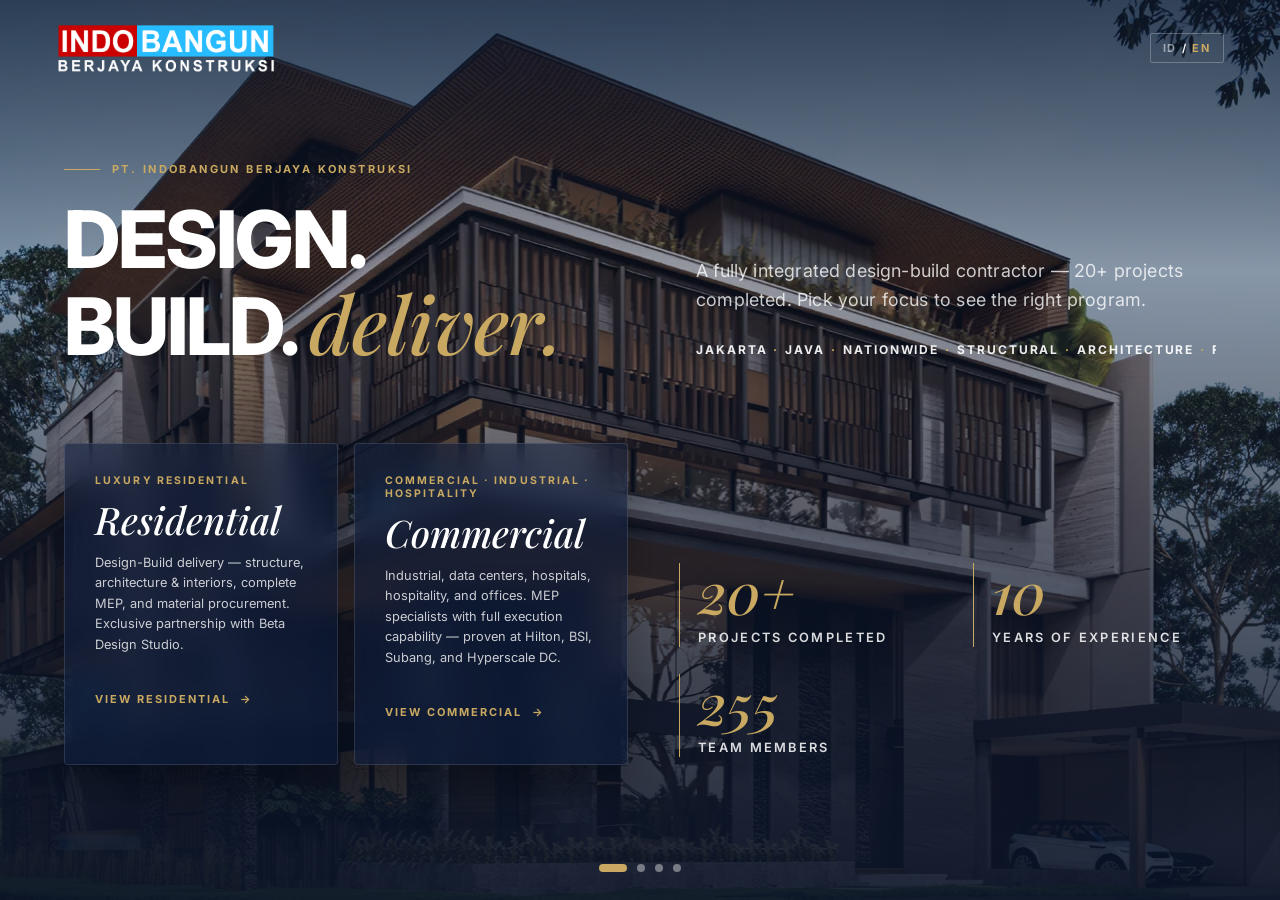
==== commit c7a59142: "Port Claude Design "Residensial" redesign as the live site (web-optimized images) Replaces the previ" ====
--- a/index.html
+++ b/index.html
@@ -1,15 +1,13 @@
 <!DOCTYPE html>
 <html lang="id">
 <head>
-
 <meta charset="UTF-8">
 <meta name="viewport" content="width=device-width, initial-scale=1.0">
+<title>IBK — Design. Build. Deliver.</title>
 <meta name="description" content="PT. Indobangun Berjaya Konstruksi — Kontraktor design-build terintegrasi penuh. Pilih Residensial Mewah atau Komersial, Industri &amp; Perhotelan.">
-<title>IBK — Design. Build. Deliver.</title>
-
 <link rel="preconnect" href="https://fonts.googleapis.com">
-<link rel="preconnect" href="https://fonts.gstatic.com" crossorigin="">
-<link href="https://fonts.googleapis.com/css2?family=Inter:wght@400;500;600;700;800&amp;family=Playfair+Display:ital,wght@1,500;1,600&amp;display=swap" rel="stylesheet">
+<link rel="preconnect" href="https://fonts.gstatic.com" crossorigin>
+<link href="https://fonts.googleapis.com/css2?family=Inter:wght@400;500;600;700;800&family=Playfair+Display:ital,wght@1,500;1,600&display=swap" rel="stylesheet">
 
 <style>
   :root {
@@ -287,7 +285,6 @@
     min-height: 100vh;
     display: grid;
     grid-template-rows: auto 1fr auto;
-    grid-template-columns: minmax(0, 1fr);
     padding: clamp(96px, 14vh, 130px) clamp(20px, 5vw, 80px) clamp(80px, 10vh, 90px);
     gap: clamp(32px, 5vh, 64px);
   }
@@ -295,7 +292,7 @@
   /* TOP TEXT BLOCK */
   .hero-top {
     display: grid;
-    grid-template-columns: minmax(0, 1.1fr) minmax(0, 1fr);
+    grid-template-columns: 1.1fr 1fr;
     gap: clamp(28px, 5vw, 80px);
     align-items: end;
     padding-top: clamp(8px, 4vh, 60px);
@@ -317,7 +314,7 @@
 
   .headline {
     font-family: 'Inter', system-ui, sans-serif;
-    font-size: clamp(32px, 6vw, 100px);
+    font-size: clamp(32px, 6.2vw, 96px);
     font-weight: 800;
     letter-spacing: -0.025em;
     line-height: 1.05;
@@ -328,7 +325,7 @@
   }
   .headline .accent { color: var(--gold); font-family: 'Playfair Display', serif; font-style: italic; font-weight: 500; text-transform: lowercase; letter-spacing: -0.01em; }
 
-  .sub-block { min-width: 0; padding-bottom: 8px; opacity: 0; animation: fadeUp .7s .18s ease-out forwards; max-width: 520px; }
+  .sub-block { padding-bottom: 8px; opacity: 0; animation: fadeUp .7s .18s ease-out forwards; max-width: 520px; }
   .subheadline {
     font-size: clamp(14px, 1.4vw, 20px);
     line-height: 1.65;
@@ -363,9 +360,8 @@
   }
 
   /* CARDS */
-  .cards { display: grid; grid-template-columns: minmax(0, 1fr) minmax(0, 1fr); gap: 16px; opacity: 0; animation: fadeUp .7s .26s ease-out forwards; }
+  .cards { display: grid; grid-template-columns: 1fr 1fr; gap: 16px; opacity: 0; animation: fadeUp .7s .26s ease-out forwards; }
   .card {
-    min-width: 0;
     background: var(--card-bg);
     backdrop-filter: blur(14px) saturate(1.2);
     -webkit-backdrop-filter: blur(14px) saturate(1.2);
@@ -426,13 +422,12 @@
   /* STATS */
   .stats {
     display: grid;
-    grid-template-columns: minmax(0, 1fr) minmax(0, 1fr);
+    grid-template-columns: 1fr 1fr;
     gap: clamp(20px, 3vh, 28px) clamp(24px, 4vw, 56px);
     padding-bottom: 8px;
     opacity: 0; animation: fadeUp .7s .34s ease-out forwards;
   }
   .stat {
-    min-width: 0;
     padding-left: 18px;
     border-left: 1.5px solid var(--gold);
     min-height: 70px;
@@ -568,15 +563,15 @@
 </head>
 <body>
 
-<section class="hero">
+<section class="hero" data-screen-label="01 Hero">
 
   <!-- Background slider -->
   <div class="hero-slider" id="heroSlider" aria-roledescription="carousel">
     <div class="hero-track" id="heroTrack">
-      <div class="hero-slide" style="background-image: url('images/hero/hero-bg.jpg');"></div>
-      <div class="hero-slide" style="background-image: url('images/projects/lotus-featured.jpg');"></div>
-      <div class="hero-slide" style="background-image: url('images/commercial/commercial-hero.jpg');"></div>
-      <div class="hero-slide" style="background-image: url('images/commercial/hilton-bandung.jpg');"></div>
+      <div class="hero-slide" style="background-image: url('images/home-hero-1.webp');"></div>
+      <div class="hero-slide" style="background-image: url('images/home-hero-2.webp');"></div>
+      <div class="hero-slide" style="background-image: url('images/home-hero-3.webp');"></div>
+      <div class="hero-slide" style="background-image: url('images/home-hero-4.webp');"></div>
     </div>
   </div>
   <div class="hero-tint" aria-hidden="true"></div>
@@ -584,7 +579,7 @@
   <!-- Nav -->
   <nav class="nav">
     <a href="index.html" class="nav-brand" aria-label="IBK — Beranda">
-      <img src="images/brand/indobangun-logo.png" alt="IBK">
+      <img src="images/brand-logo.webp" alt="IBK">
     </a>
     <div class="nav-right">
       <div class="nav-lang" role="group" aria-label="Language">
@@ -599,7 +594,7 @@
     <!-- Top: headline + sub -->
     <div class="hero-top">
       <div>
-        <div class="eyebrow" data-i18n="hero.eyebrow">PT. Indobangun Berjaya Konstruksi · Est. 2015</div>
+        <div class="eyebrow" data-i18n="hero.eyebrow">PT. Indobangun Berjaya Konstruksi</div>
         <h1 class="headline">
           <span data-i18n-html="hero.line">Design. Build. <span class="accent">Deliver.</span></span>
         </h1>
@@ -620,14 +615,14 @@
           <div class="card-eyebrow" data-i18n="res.eyebrow">Residensial Mewah</div>
           <h3 class="card-title" data-i18n="res.title">Residensial</h3>
           <p class="card-body" data-i18n="res.body">Sistem Design-Build — struktur, arsitektur &amp; interior, MEP lengkap, dan pengadaan material. Bermitra eksklusif dengan Beta Design Studio.</p>
-          <a class="card-cta" href="residential.html" data-i18n="res.cta">Lihat Residensial</a>
+          <a class="card-cta" href="residential.html" title="" data-i18n="res.cta">Lihat Residensial</a>
         </article>
 
         <article class="card" onclick="location.href='commercial.html'">
           <div class="card-eyebrow" data-i18n="com.eyebrow">Komersial · Industri · Perhotelan</div>
           <h3 class="card-title" data-i18n="com.title">Komersial</h3>
           <p class="card-body" data-i18n="com.body">Industri, pusat data, rumah sakit, perhotelan, dan perkantoran. Spesialis MEP dengan kapabilitas pengerjaan penuh — terbukti di Hilton, BSI, Subang, dan Hyperscale DC.</p>
-          <a class="card-cta" href="commercial.html" data-i18n="com.cta">Lihat Komersial</a>
+          <a class="card-cta" href="commercial.html" title="" data-i18n="com.cta">Lihat Komersial</a>
         </article>
       </div>
 
@@ -673,7 +668,7 @@
         'nav.contact':     'Kontak',
         'nav.openMenu':    'Buka menu',
         'nav.closeMenu':   'Tutup menu',
-        'hero.eyebrow':    'PT. Indobangun Berjaya Konstruksi · Est. 2015',
+        'hero.eyebrow':    'PT. Indobangun Berjaya Konstruksi',
         'hero.line':       'Design. Build. <span class="accent">Deliver.</span>',
         'hero.sub':        'Kontraktor design-build terintegrasi penuh — 20+ proyek terselesaikan. Pilih fokus Anda untuk melihat program yang sesuai.',
         'hero.tags':       'Jakarta<span class="dot">·</span>Jawa<span class="dot">·</span>Nasional<span class="dot">·</span>Struktur<span class="dot">·</span>Arsitektur<span class="dot">·</span>MEP Lengkap<span class="dot">·</span>Bangunan Cerdas',
@@ -702,7 +697,7 @@
         'nav.contact':     'Contact',
         'nav.openMenu':    'Open menu',
         'nav.closeMenu':   'Close menu',
-        'hero.eyebrow':    'PT. Indobangun Berjaya Konstruksi · Est. 2015',
+        'hero.eyebrow':    'PT. Indobangun Berjaya Konstruksi',
         'hero.line':       'Design. Build. <span class="accent">Deliver.</span>',
         'hero.sub':        'A fully integrated design-build contractor — 20+ projects completed. Pick your focus to see the right program.',
         'hero.tags':       'Jakarta<span class="dot">·</span>Java<span class="dot">·</span>Nationwide<span class="dot">·</span>Structural<span class="dot">·</span>Architecture<span class="dot">·</span>Full MEP<span class="dot">·</span>Smart Buildings',
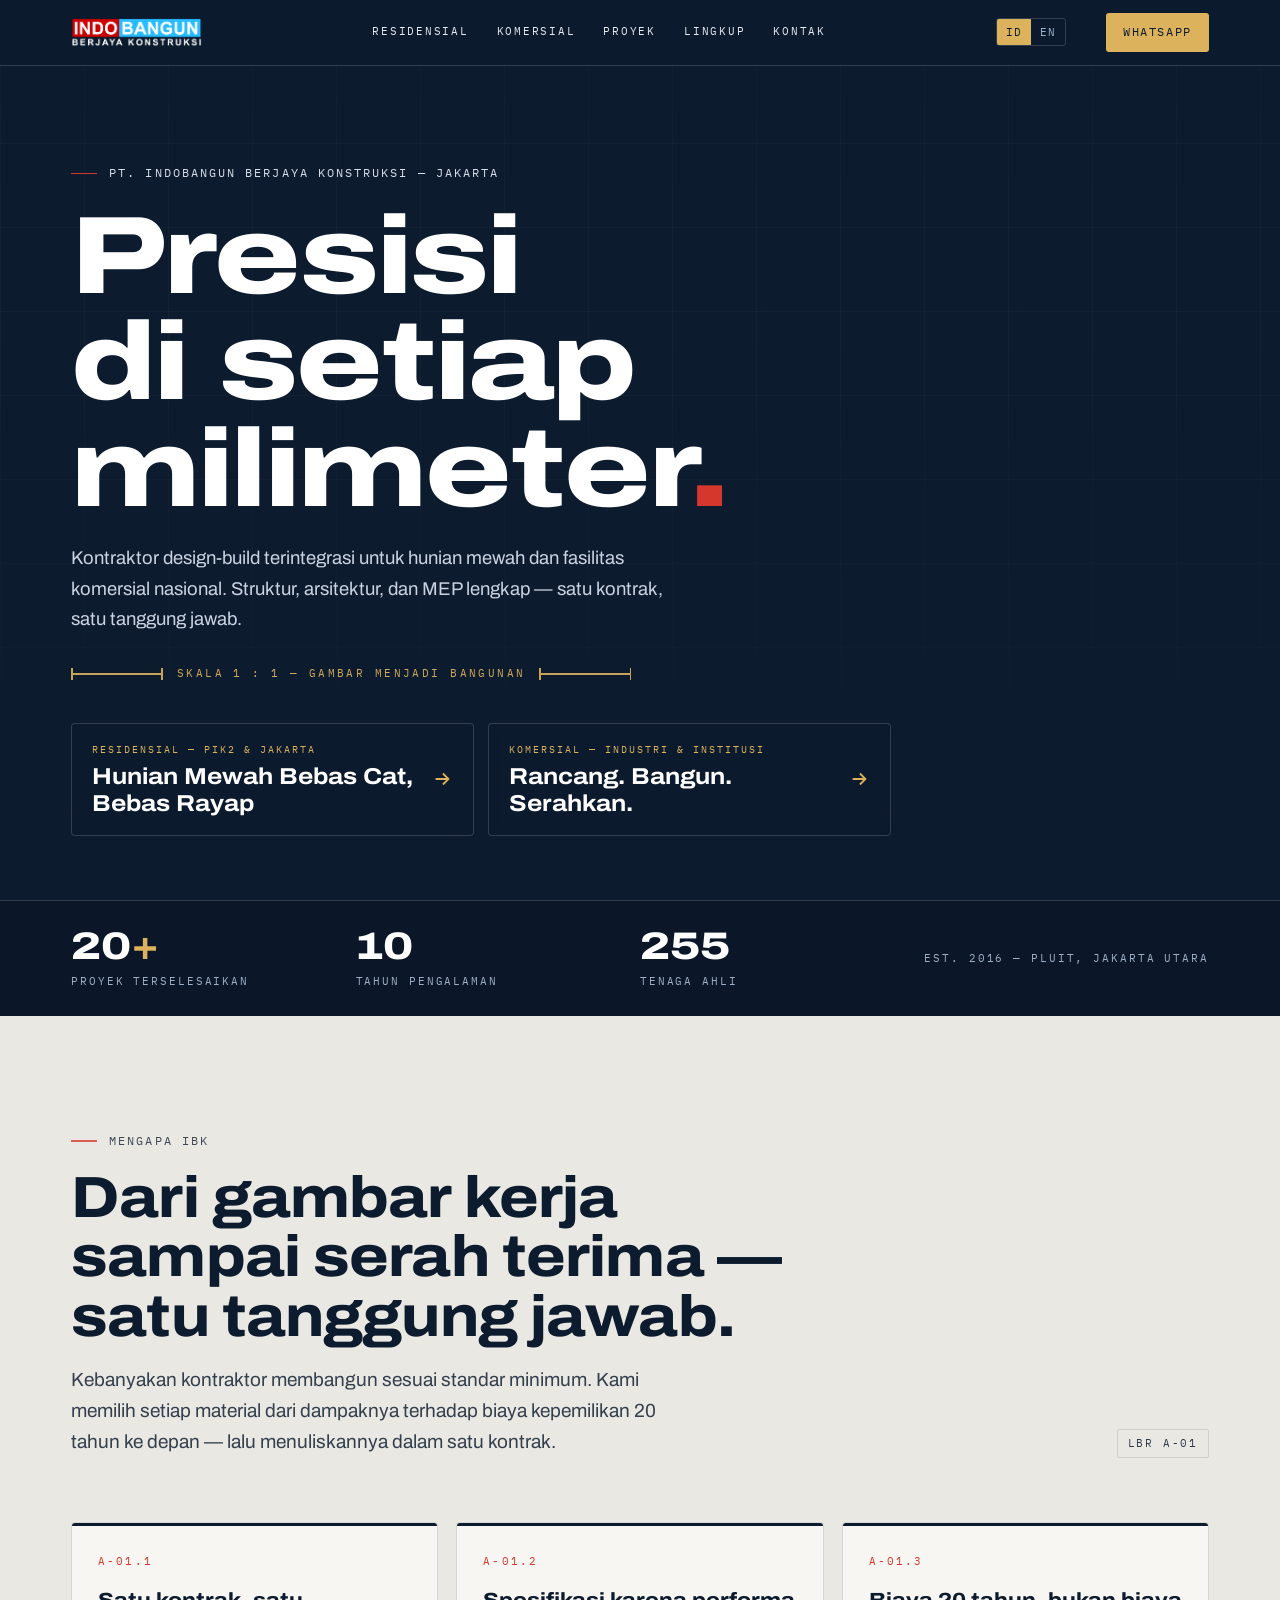
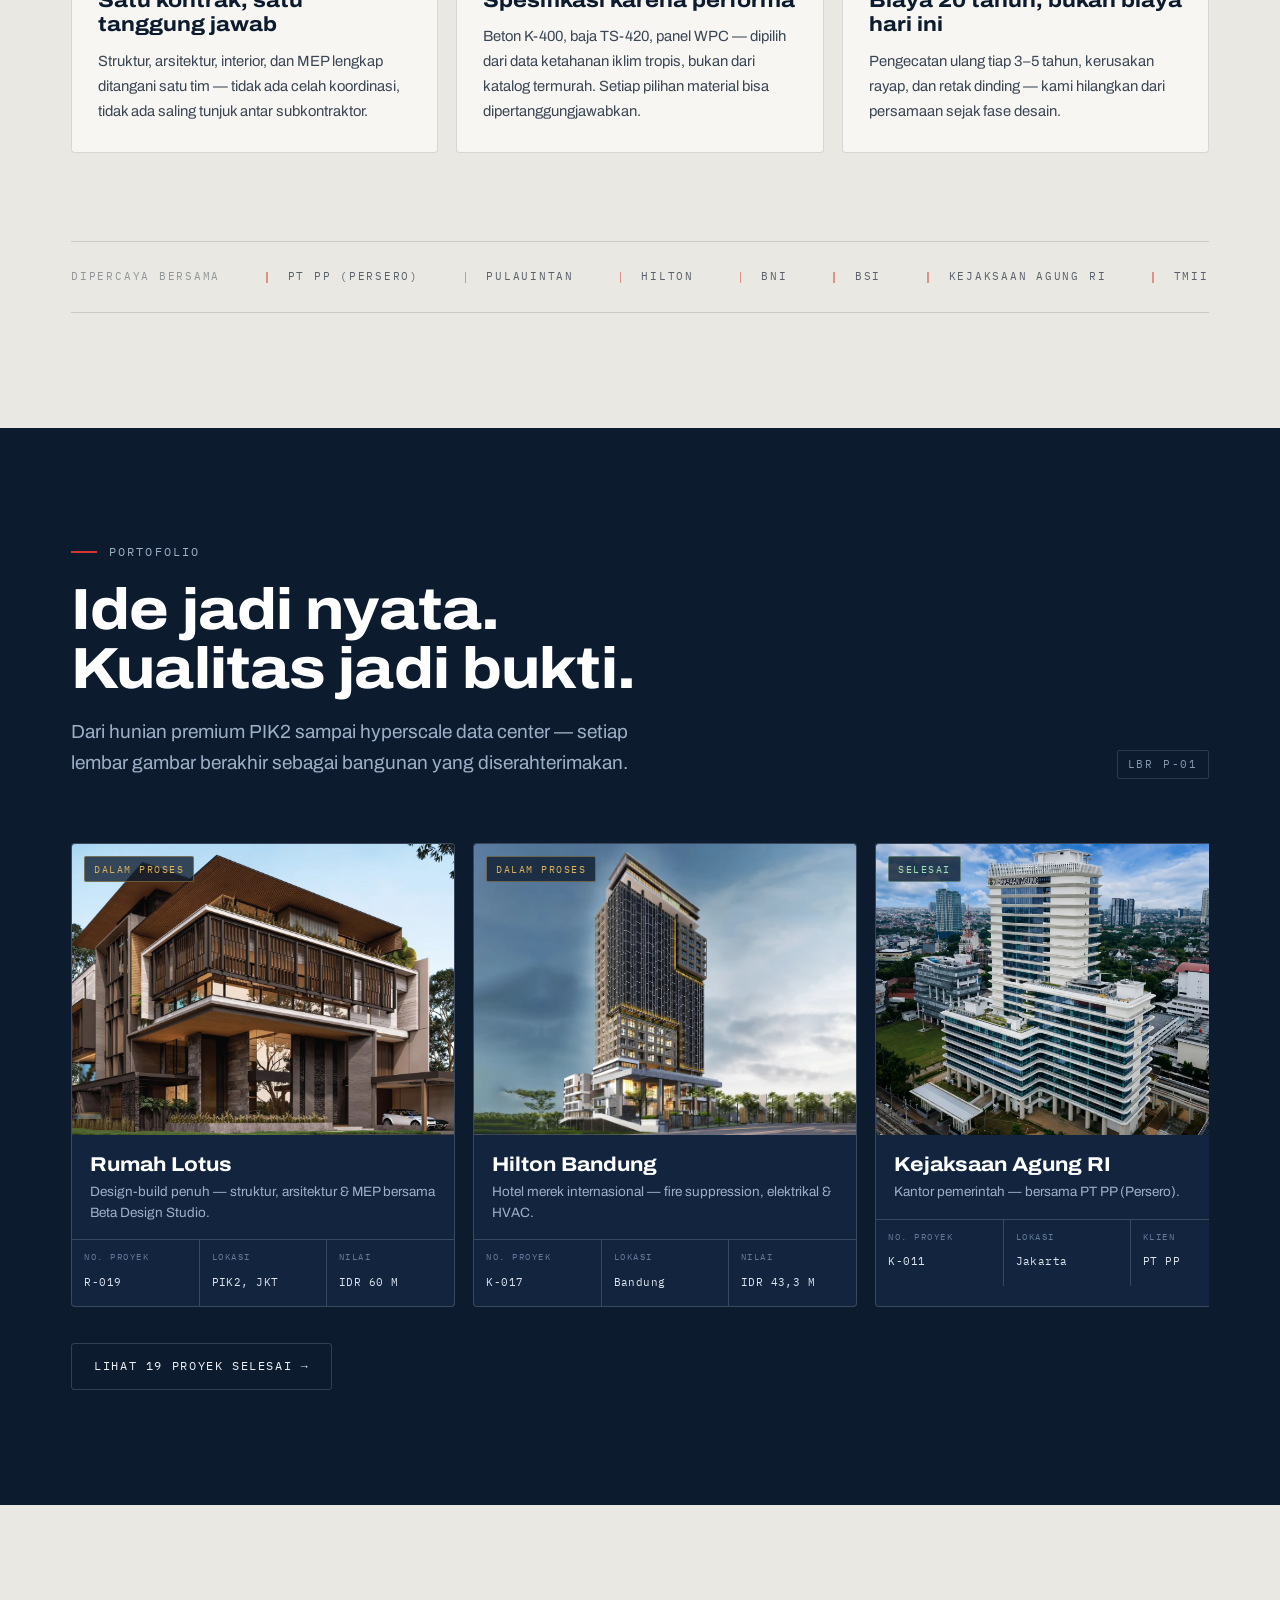
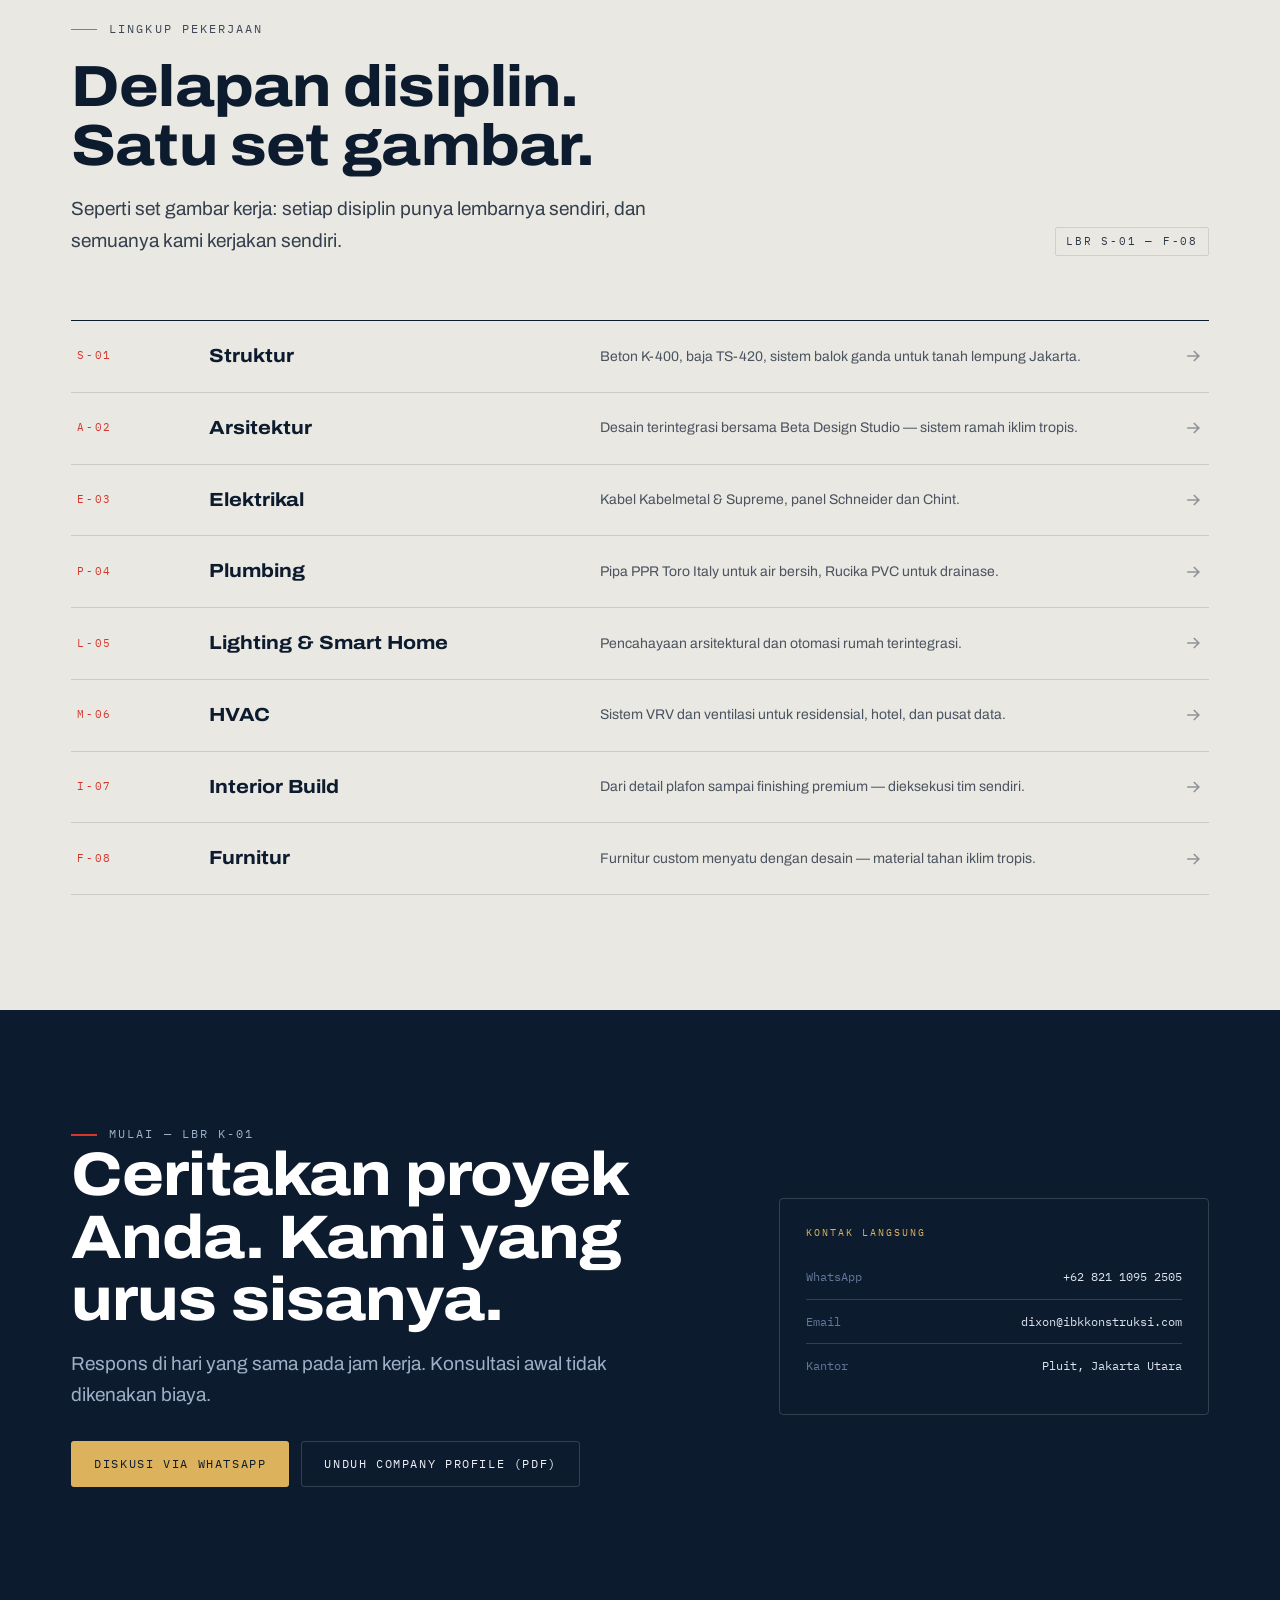
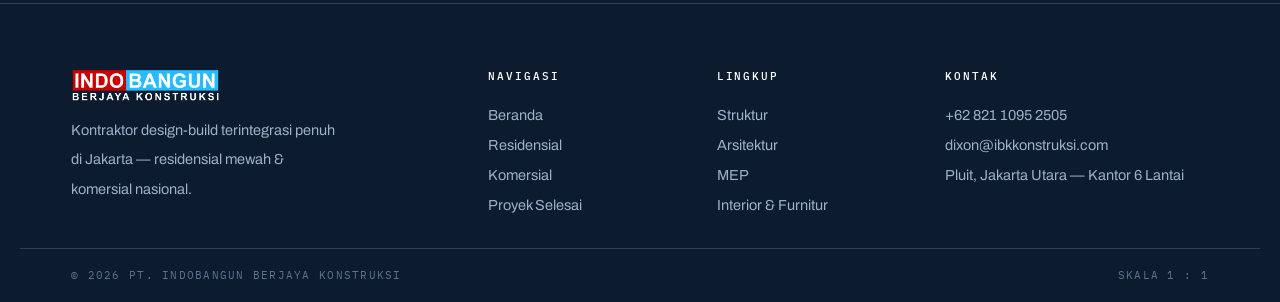
==== commit 5a113e29: "Implement PRESISI design system across all 14 pages Full redesign per the approved direction: the dr" ====
--- a/index.html
+++ b/index.html
@@ -1,879 +1,431 @@
 <!DOCTYPE html>
 <html lang="id">
 <head>
-<meta charset="UTF-8">
-<meta name="viewport" content="width=device-width, initial-scale=1.0">
-<title>IBK — Design. Build. Deliver.</title>
-<meta name="description" content="PT. Indobangun Berjaya Konstruksi — Kontraktor design-build terintegrasi penuh. Pilih Residensial Mewah atau Komersial, Industri &amp; Perhotelan.">
-<link rel="preconnect" href="https://fonts.googleapis.com">
-<link rel="preconnect" href="https://fonts.gstatic.com" crossorigin>
-<link href="https://fonts.googleapis.com/css2?family=Inter:wght@400;500;600;700;800&family=Playfair+Display:ital,wght@1,500;1,600&display=swap" rel="stylesheet">
-
+<meta charset="UTF-8" />
+<meta name="viewport" content="width=device-width, initial-scale=1" />
+<title>IBK — Kontraktor Design-Build Jakarta | Presisi di Setiap Milimeter</title>
+<meta name="description" content="PT. Indobangun Berjaya Konstruksi — kontraktor design-build terintegrasi di Jakarta. Hunian mewah PIK2 dan proyek komersial nasional. 20+ proyek, satu kontrak, satu tanggung jawab." />
+<meta property="og:type" content="website" />
+<meta property="og:title" content="IBK — Kontraktor Design-Build Jakarta" />
+<meta property="og:description" content="Hunian mewah PIK2 &amp; proyek komersial nasional. 20+ proyek, satu kontrak, satu tanggung jawab." />
+<!-- swap host for the custom domain when it goes live -->
+<meta property="og:image" content="https://rad-centaur-4bf880.netlify.app/images/og-cover.jpg" />
+<link rel="icon" type="image/svg+xml" href="/assets/favicon.svg" />
+<link rel="preload" as="font" type="font/woff2" href="/assets/fonts/archivo-var.woff2" crossorigin />
+<link rel="preload" as="image" href="images/home-hero-1.webp" fetchpriority="high" />
+<link rel="stylesheet" href="/assets/presisi.css" />
 <style>
-  :root {
-    --white: #FFFFFF;
-    --gold: #C9A961;
-    --card-bg: rgba(15, 30, 60, 0.55);
-    --card-border: rgba(255, 255, 255, 0.12);
-    --overlay: rgba(10, 25, 50, 0.30);
-    --muted: rgba(255, 255, 255, 0.78);
-    --ink: #0a1932;
-  }
-
-  * { box-sizing: border-box; margin: 0; padding: 0; }
-  html, body { background: #0a1424; color: var(--white); font-family: 'Inter', system-ui, sans-serif; -webkit-font-smoothing: antialiased; }
-  a { color: inherit; text-decoration: none; }
-
-  /* ============ NAV ============ */
-  .nav {
-    position: absolute; top: 0; left: 0; right: 0; z-index: 20;
-    display: flex; align-items: center; justify-content: space-between;
-    padding: 22px 56px;
-    gap: 16px;
-  }
-  .nav-brand {
-    display: flex; align-items: center;
-    flex-shrink: 0;
-  }
-  .nav-brand img {
-    display: block;
-    height: clamp(34px, 4.5vw, 52px);
-    width: auto;
-    max-width: 220px;
-  }
-  @media (max-width: 380px) {
-    .nav-brand img { height: 30px; }
-  }
-  .nav-links { display: flex; gap: 38px; align-items: center; }
-  .nav-links > a { font-size: 12.5px; font-weight: 600; letter-spacing: 0.12em; text-transform: uppercase; opacity: 0.85; transition: opacity .2s; }
-  .nav-links > a:hover { opacity: 1; }
-
-  /* Combined services pill */
-  .nav-services {
-    position: relative;
-  }
-  .nav-services-trigger {
-    background: transparent;
-    border: 1px solid var(--gold);
-    border-radius: 999px;
-    color: var(--white);
-    padding: 9px 18px;
-    font: inherit;
-    font-size: 12.5px;
-    font-weight: 700;
-    letter-spacing: 0.14em;
-    text-transform: uppercase;
-    cursor: pointer;
-    display: inline-flex; align-items: center; gap: 8px;
-    transition: background .25s, color .25s;
-  }
-  .nav-services-trigger:hover,
-  .nav-services-trigger[aria-expanded="true"] {
-    background: var(--gold);
-    color: var(--ink);
-  }
-  .nav-services-trigger .chev {
-    width: 10px; height: 10px;
-    border-right: 1.5px solid currentColor;
-    border-bottom: 1.5px solid currentColor;
-    transform: rotate(45deg) translate(-2px, -2px);
-    transition: transform .25s;
-  }
-  .nav-services-trigger[aria-expanded="true"] .chev {
-    transform: rotate(-135deg) translate(-2px, -2px);
-  }
-  .nav-services-menu {
-    position: absolute;
-    top: calc(100% + 10px);
-    left: 50%;
-    transform: translateX(-50%) translateY(-6px);
-    min-width: 220px;
-    background: rgba(10, 25, 50, 0.92);
-    backdrop-filter: blur(18px) saturate(1.2);
-    -webkit-backdrop-filter: blur(18px) saturate(1.2);
-    border: 1px solid rgba(201,169,97,0.4);
-    border-radius: 10px;
-    padding: 8px;
-    box-shadow: 0 24px 50px rgba(0,0,0,0.45);
-    opacity: 0;
-    pointer-events: none;
-    transition: opacity .2s, transform .2s;
-    z-index: 25;
-  }
-  .nav-services[data-open="true"] .nav-services-menu {
-    opacity: 1;
-    pointer-events: auto;
-    transform: translateX(-50%) translateY(0);
-  }
-  .nav-services-menu a {
-    display: block;
-    padding: 12px 14px;
-    font-size: 12px;
-    font-weight: 600;
-    letter-spacing: 0.12em;
-    text-transform: uppercase;
-    color: var(--white);
-    border-radius: 6px;
-    transition: background .2s, color .2s;
-  }
-  .nav-services-menu a:hover {
-    background: rgba(201,169,97,0.18);
-    color: var(--gold);
-  }
-  .nav-services-menu a small {
-    display: block;
-    font-size: 10px;
-    letter-spacing: 0.06em;
-    text-transform: none;
-    font-weight: 400;
-    opacity: 0.65;
-    margin-top: 3px;
-  }
-  .nav-right { display: flex; align-items: center; gap: 14px; }
-  .nav-lang { cursor: default; user-select: none; flex-shrink: 0; font-size: 11px; font-weight: 700; letter-spacing: 0.16em; border: 1px solid rgba(255,255,255,0.25); padding: 7px 12px; border-radius: 2px; }
-  .nav-lang button {
-    background: transparent; border: 0; padding: 0; margin: 0;
-    font: inherit; letter-spacing: inherit;
-    color: inherit;
-    cursor: pointer;
-    opacity: 0.5;
-    transition: opacity .2s, color .2s;
-  }
-  .nav-lang button:hover { opacity: 0.85; }
-  .nav-lang button.active { color: var(--gold); opacity: 1; }
-
-  /* Hamburger */
-  .nav-toggle {
-    display: none;
-    width: 44px; height: 44px;
-    background: transparent;
-    border: 1px solid rgba(255,255,255,0.25);
-    border-radius: 2px;
-    color: var(--white);
-    cursor: pointer;
-    padding: 0;
-    align-items: center; justify-content: center;
-    flex-direction: column; gap: 5px;
-  }
-  .nav-toggle span {
-    display: block; width: 18px; height: 1.5px;
-    background: var(--white);
-    transition: transform .3s, opacity .3s;
-  }
-  .nav-open .nav-toggle span:nth-child(1) { transform: translateY(6.5px) rotate(45deg); }
-  .nav-open .nav-toggle span:nth-child(2) { opacity: 0; }
-  .nav-open .nav-toggle span:nth-child(3) { transform: translateY(-6.5px) rotate(-45deg); }
-
-  /* Mobile menu drawer */
-  .nav-drawer {
-    position: fixed; inset: 0;
-    background: rgba(10, 20, 40, 0.97);
-    backdrop-filter: blur(20px);
-    -webkit-backdrop-filter: blur(20px);
-    z-index: 30;
-    display: none;
-    flex-direction: column;
-    padding: 96px 32px 48px;
-    opacity: 0;
-    transition: opacity .3s;
-  }
-  .nav-drawer.open { display: flex; opacity: 1; }
-  .nav-drawer a {
-    display: block;
-    font-size: 24px;
-    font-weight: 700;
-    letter-spacing: 0.04em;
-    text-transform: uppercase;
-    padding: 18px 0;
-    border-bottom: 1px solid rgba(255,255,255,0.1);
-    color: var(--white);
-  }
-  .nav-drawer a .arrow { float: right; color: var(--gold); }
-  .nav-drawer-close {
-    position: absolute; top: 22px; right: 24px;
-    width: 44px; height: 44px;
-    background: transparent; border: 1px solid rgba(255,255,255,0.25);
-    border-radius: 2px; color: var(--white); cursor: pointer;
-    display: grid; place-items: center; font-size: 22px;
-  }
-  .nav-drawer-foot {
-    margin-top: auto;
-    padding-top: 24px;
-    color: rgba(255,255,255,0.6);
-    font-size: 11px; letter-spacing: 0.16em; text-transform: uppercase;
-  }
-
-  /* ============ HERO ============ */
-  .hero {
-    position: relative;
-    min-height: 100vh;
-    height: auto;
-    overflow: hidden;
-    isolation: isolate;
-  }
-
-  /* ============ SLIDER ============ */
-  .hero-slider {
-    position: absolute; inset: 0;
-    overflow: hidden;
-    cursor: grab;
-    touch-action: pan-y;
-    user-select: none;
-  }
-  .hero-slider.dragging { cursor: grabbing; }
-
-  .hero-track {
-    position: absolute; inset: 0;
-    display: flex;
-    width: 100%; height: 100%;
-    will-change: transform;
-  }
-  .hero-track.animating { transition: transform .7s cubic-bezier(.6,.05,.2,1); }
-
-  .hero-slide {
-    flex: 0 0 100%;
-    width: 100%; height: 100%;
-    background-size: cover;
-    background-position: center;
-    position: relative;
-  }
-
-  /* Soft vignette per slide */
-  .hero-slide::after {
-    content: '';
-    position: absolute; inset: 0;
-    background: linear-gradient(180deg, rgba(10,20,40,0.30) 0%, rgba(10,20,40,0) 30%, rgba(10,20,40,0.55) 100%);
-    pointer-events: none;
-  }
-
-  /* dark overlay tint */
-  .hero-tint {
-    position: absolute; inset: 0;
-    background:
-      linear-gradient(180deg, rgba(10,20,40,0.55) 0%, rgba(10,20,40,0.15) 30%, rgba(10,20,40,0.65) 100%),
-      var(--overlay);
-    z-index: 2;
-    pointer-events: none;
-  }
-
-  /* Slider arrows */
-  .slider-arrow {
-    position: absolute; top: 50%;
-    transform: translateY(-50%);
-    z-index: 7;
-    width: 52px; height: 52px;
-    border-radius: 50%;
-    background: rgba(10,25,50,0.35);
-    backdrop-filter: blur(8px);
-    -webkit-backdrop-filter: blur(8px);
-    border: 1px solid rgba(255,255,255,0.18);
-    color: var(--white);
-    display: grid; place-items: center;
-    cursor: pointer;
-    transition: background .25s, border-color .25s, opacity .25s;
-    opacity: 0.55;
-  }
-  .slider-arrow:hover { opacity: 1; background: rgba(201,169,97,0.25); border-color: rgba(201,169,97,0.55); }
-  .slider-arrow.prev { left: 20px; }
-  .slider-arrow.next { right: 20px; }
-  .slider-arrow svg { width: 18px; height: 18px; }
-  @media (max-width: 768px) { .slider-arrow { display: none; } }
-
-  /* ============ HERO CONTENT ============ */
-  .hero-content {
-    position: relative; z-index: 5;
-    min-height: 100vh;
-    display: grid;
-    grid-template-rows: auto 1fr auto;
-    padding: clamp(96px, 14vh, 130px) clamp(20px, 5vw, 80px) clamp(80px, 10vh, 90px);
-    gap: clamp(32px, 5vh, 64px);
-  }
-
-  /* TOP TEXT BLOCK */
-  .hero-top {
-    display: grid;
-    grid-template-columns: 1.1fr 1fr;
-    gap: clamp(28px, 5vw, 80px);
-    align-items: end;
-    padding-top: clamp(8px, 4vh, 60px);
-  }
-
-  .eyebrow {
-    font-size: 11px;
-    font-weight: 700;
-    letter-spacing: 0.22em;
-    text-transform: uppercase;
-    color: var(--gold);
-    margin-bottom: 22px;
-    display: flex; align-items: center; gap: 12px;
-    opacity: 0; animation: fadeUp .7s .05s ease-out forwards;
-  }
-  .eyebrow::before {
-    content: ''; display: block; width: 36px; height: 1px; background: var(--gold);
-  }
-
-  .headline {
-    font-family: 'Inter', system-ui, sans-serif;
-    font-size: clamp(32px, 6.2vw, 96px);
-    font-weight: 800;
-    letter-spacing: -0.025em;
-    line-height: 1.05;
-    color: var(--white);
-    text-transform: uppercase;
-    text-wrap: balance;
-    opacity: 0; animation: fadeUp .7s .1s ease-out forwards;
-  }
-  .headline .accent { color: var(--gold); font-family: 'Playfair Display', serif; font-style: italic; font-weight: 500; text-transform: lowercase; letter-spacing: -0.01em; }
-
-  .sub-block { padding-bottom: 8px; opacity: 0; animation: fadeUp .7s .18s ease-out forwards; max-width: 520px; }
-  .subheadline {
-    font-size: clamp(14px, 1.4vw, 20px);
-    line-height: 1.65;
-    color: var(--muted);
-    margin-bottom: clamp(20px, 3vh, 32px);
-    letter-spacing: 0.01em;
-    font-weight: 400;
-  }
-  .tags {
-    font-size: clamp(10.5px, 1vw, 12px);
-    font-weight: 700;
-    letter-spacing: 0.16em;
-    text-transform: uppercase;
-    color: rgba(255,255,255,0.92);
-    line-height: 1.4;
-    white-space: nowrap;
-    overflow-x: auto;
-    overflow-y: hidden;
-    scrollbar-width: none;
-    -ms-overflow-style: none;
-    padding-bottom: 2px;
-  }
-  .tags::-webkit-scrollbar { display: none; }
-  .tags .dot { color: var(--gold); margin: 0 6px; }
-
-  /* BOTTOM ROW: cards + stats */
-  .hero-bottom {
-    display: grid;
-    grid-template-columns: minmax(0, 1.05fr) minmax(0, 1fr);
-    gap: clamp(24px, 4vw, 56px);
-    align-items: end;
-  }
-
-  /* CARDS */
-  .cards { display: grid; grid-template-columns: 1fr 1fr; gap: 16px; opacity: 0; animation: fadeUp .7s .26s ease-out forwards; }
-  .card {
-    background: var(--card-bg);
-    backdrop-filter: blur(14px) saturate(1.2);
-    -webkit-backdrop-filter: blur(14px) saturate(1.2);
-    border: 1px solid var(--card-border);
-    border-radius: 4px;
-    padding: clamp(20px, 2.5vw, 30px);
-    box-shadow: 0 20px 40px rgba(0,0,0,0.28);
-    transition: transform .4s ease, border-color .3s, background .3s;
-    position: relative;
-    overflow: hidden;
-    cursor: pointer;
-  }
-  .card * { cursor: pointer; }
-  .card::before {
-    content: ''; position: absolute; top: 0; left: 0; width: 2px; height: 0;
-    background: var(--gold); transition: height .5s ease;
-  }
-  .card:hover { transform: translateY(-4px); border-color: rgba(201,169,97,0.45); background: rgba(15,30,60,0.65); }
-  .card:hover::before { height: 100%; }
-
-  .card-eyebrow {
-    color: var(--gold);
-    font-size: 10.5px;
-    letter-spacing: 0.2em;
-    font-weight: 700;
-    text-transform: uppercase;
-    margin-bottom: 14px;
-  }
-  .card-title {
-    font-family: 'Playfair Display', serif;
-    font-style: italic;
-    font-weight: 500;
-    font-size: clamp(28px, 3vw, 38px);
-    color: var(--white);
-    line-height: 1;
-    margin-bottom: 14px;
-  }
-  .card-body {
-    color: var(--muted);
-    font-size: clamp(12.5px, 1vw, 13.5px);
-    line-height: 1.6;
-    margin-bottom: 22px;
-  }
-  .card-cta {
-    display: inline-flex; align-items: center; gap: 10px;
-    color: var(--gold);
-    font-size: 11px;
-    font-weight: 700;
-    letter-spacing: 0.18em;
-    text-transform: uppercase;
-    transition: gap .25s;
-    min-height: 44px;
-  }
-  .card-cta::after { content: '→'; transition: transform .25s; }
-  .card-cta:hover { gap: 14px; }
-  .card-cta:hover::after { transform: translateX(3px); }
-
-  /* STATS */
-  .stats {
-    display: grid;
-    grid-template-columns: 1fr 1fr;
-    gap: clamp(20px, 3vh, 28px) clamp(24px, 4vw, 56px);
-    padding-bottom: 8px;
-    opacity: 0; animation: fadeUp .7s .34s ease-out forwards;
-  }
-  .stat {
-    padding-left: 18px;
-    border-left: 1.5px solid var(--gold);
-    min-height: 70px;
-  }
-  .stat-num {
-    font-family: 'Playfair Display', serif;
-    font-style: italic;
-    font-weight: 500;
-    font-size: clamp(36px, 4.5vw, 65px);
-    color: var(--gold);
-    line-height: 1;
-    margin-bottom: 8px;
-    letter-spacing: -0.01em;
-  }
-  .stat-label {
-    font-size: clamp(11px, 1vw, 15px);
-    letter-spacing: 0.18em;
-    text-transform: uppercase;
-    color: rgba(255,255,255,0.85);
-    font-weight: 600;
-    line-height: 1.4;
-  }
-
-  /* DOTS */
-  .dots {
-    position: absolute;
-    bottom: 28px; left: 50%;
-    transform: translateX(-50%);
-    display: flex; gap: 10px; z-index: 6;
-    align-items: center;
-  }
-  .dots-progress {
-    position: absolute;
-    bottom: -10px; left: 0;
-    height: 1px;
-    background: var(--gold);
-    width: 0%;
-    transition: width .15s linear;
-  }
-  .dot-pill {
-    width: 8px; height: 8px; border-radius: 50%;
-    background: rgba(255,255,255,0.4);
-    transition: all .3s;
-    cursor: pointer; border: 0; padding: 0;
-  }
-  .dot-pill.active { background: var(--gold); width: 28px; border-radius: 4px; }
-
-  /* Animations */
-  @keyframes fadeUp {
-    from { opacity: 0; transform: translateY(18px); }
-    to   { opacity: 1; transform: translateY(0); }
-  }
-
-  /* RESPONSIVE */
-  @media (max-width: 1100px) {
-    .nav { padding: 18px 32px; }
-    .hero-bottom { grid-template-columns: 1fr; gap: clamp(28px, 4vh, 40px); }
-    .stats { grid-template-columns: repeat(4, 1fr); }
-  }
-  @media (max-width: 860px) {
-    .stats { grid-template-columns: 1fr 1fr; }
-  }
-  @media (max-width: 640px) {
-    .nav { padding: 14px 18px; }
-    .hero-content {
-      padding: 88px 18px 64px;
-      gap: 28px;
-      grid-template-rows: auto auto auto;
-    }
-    .hero-top {
-      grid-template-columns: 1fr;
-      gap: 22px;
-      align-items: start;
-      padding-top: 0;
-    }
-    .eyebrow {
-      font-size: 10px;
-      letter-spacing: 0.18em;
-      margin-bottom: 14px;
-    }
-    .eyebrow::before { width: 24px; }
-    .headline {
-      font-size: clamp(28px, 9vw, 40px);
-      line-height: 1.08;
-    }
-    .sub-block { max-width: 100%; }
-    .subheadline {
-      font-size: 14px;
-      line-height: 1.55;
-      max-width: 100%;
-      margin-bottom: 18px;
-    }
-    .tags {
-      white-space: normal;
-      overflow: visible;
-      font-size: 10px;
-      letter-spacing: 0.12em;
-      line-height: 1.7;
-      padding-bottom: 0;
-    }
-    .tags .dot { margin: 0 5px; }
-
-    .hero-bottom { gap: 24px; }
-    .cards { grid-template-columns: 1fr; gap: 12px; }
-    .card { padding: 20px 20px 18px; }
-    .card-eyebrow { font-size: 10px; margin-bottom: 10px; }
-    .card-title { font-size: 26px; margin-bottom: 10px; }
-    .card-body { font-size: 13px; margin-bottom: 16px; }
-
-    .stats {
-      grid-template-columns: 1fr 1fr;
-      gap: 18px 20px;
-    }
-    .stat {
-      padding-left: 12px;
-      min-height: 0;
-      border-left-width: 1px;
-    }
-    .stat-num { font-size: 32px; margin-bottom: 4px; }
-    .stat-label { font-size: 10px; letter-spacing: 0.14em; }
-
-    .dots { bottom: 14px; gap: 7px; }
-    .dot-pill { width: 6px; height: 6px; }
-    .dot-pill.active { width: 22px; }
-  }
-  @media (max-width: 380px) {
-    .hero-content { padding: 80px 16px 56px; }
-    .headline { font-size: 26px; }
-    .stats { grid-template-columns: 1fr; }
-    .nav-services-trigger { padding: 8px 14px; font-size: 11px; }
-  }
+/* ---------- homepage hero ---------- */
+.hero{min-height:100svh}
+.hero .p-hero-bg img{position:absolute;inset:0;opacity:0;animation:heroFade 28s infinite}
+.hero .p-hero-bg img:nth-child(1){animation-delay:0s}
+.hero .p-hero-bg img:nth-child(2){animation-delay:7s}
+.hero .p-hero-bg img:nth-child(3){animation-delay:14s}
+.hero .p-hero-bg img:nth-child(4){animation-delay:21s}
+@keyframes heroFade{
+  0%{opacity:0} 4%{opacity:1} 25%{opacity:1} 33%{opacity:0} 100%{opacity:0}
+}
+@media (prefers-reduced-motion: reduce){
+  .hero .p-hero-bg img:first-child{opacity:1}
+}
+.hero .p-h1{max-width:12ch;font-size:clamp(52px,8.6vw,124px)}
+.routes{display:grid;grid-template-columns:1fr 1fr;gap:14px;margin-top:40px;max-width:820px}
+.route{
+  display:flex;align-items:center;justify-content:space-between;gap:14px;
+  border:1px solid var(--line-inv);border-radius:4px;padding:18px 20px;
+  background:color-mix(in srgb, var(--ink) 55%, transparent);
+  -webkit-backdrop-filter:blur(6px);backdrop-filter:blur(6px);
+  transition:border-color .2s, transform .2s;
+}
+.route:hover{border-color:var(--brass-bright);transform:translateY(-2px)}
+.route .k{font-family:var(--font-m);font-size:10px;letter-spacing:.2em;text-transform:uppercase;color:var(--brass-bright);display:block;margin-bottom:6px}
+.route .t{font-weight:700;font-stretch:var(--mid);font-size:clamp(18px,2vw,23px);color:#fff;line-height:1.15;display:block}
+.route svg{flex:none;transition:transform .2s}
+.route:hover svg{transform:translateX(4px)}
+
+.stats{border-top:1px solid var(--line-inv);background:#0B1728;color:#F2F4F8}
+.stats-in{max-width:var(--max);margin:0 auto;padding:26px var(--gut);display:grid;grid-template-columns:repeat(3,1fr) auto;gap:28px;align-items:center}
+.stat .n{font-stretch:var(--wide);font-weight:800;font-size:clamp(26px,3vw,40px);color:#fff;line-height:1}
+.stat .n em{font-style:normal;color:var(--brass-bright)}
+.stat .l{font-family:var(--font-m);font-size:10.5px;letter-spacing:.18em;text-transform:uppercase;color:var(--steel);margin-top:8px}
+.stats .since{font-family:var(--font-m);font-size:10.5px;letter-spacing:.18em;color:var(--steel);text-align:right}
+
+.more{margin-top:26px}
+.cta-grid{display:grid;grid-template-columns:1.5fr 1fr;gap:clamp(32px,5vw,72px);align-items:center}
+.cta-grid .p-h2{font-size:clamp(36px,4.8vw,62px)}
+.cta-actions{display:flex;gap:12px;flex-wrap:wrap;margin-top:30px}
+.cta-side{border:1px solid var(--line-inv);border-radius:4px;padding:26px}
+.cta-side .k{font-family:var(--font-m);font-size:10px;letter-spacing:.2em;text-transform:uppercase;color:var(--brass-bright);display:block;margin-bottom:14px}
+.cta-side .row{display:flex;justify-content:space-between;gap:10px;padding:12px 0;border-bottom:1px solid var(--line-inv);font-family:var(--font-m);font-size:12px;color:#DDE4EE}
+.cta-side .row span{color:#647899}
+.cta-side .row:last-child{border-bottom:0}
+
+@media (max-width:900px){
+  .routes{grid-template-columns:1fr;max-width:none}
+  .stats-in{grid-template-columns:repeat(3,1fr);gap:18px}
+  .stats .since{grid-column:1/-1;text-align:left;opacity:.75}
+  .cta-grid{grid-template-columns:1fr}
+}
 </style>
 </head>
-<body>
-
-<section class="hero" data-screen-label="01 Hero">
-
-  <!-- Background slider -->
-  <div class="hero-slider" id="heroSlider" aria-roledescription="carousel">
-    <div class="hero-track" id="heroTrack">
-      <div class="hero-slide" style="background-image: url('images/home-hero-1.webp');"></div>
-      <div class="hero-slide" style="background-image: url('images/home-hero-2.webp');"></div>
-      <div class="hero-slide" style="background-image: url('images/home-hero-3.webp');"></div>
-      <div class="hero-slide" style="background-image: url('images/home-hero-4.webp');"></div>
-    </div>
-  </div>
-  <div class="hero-tint" aria-hidden="true"></div>
-
-  <!-- Nav -->
-  <nav class="nav">
-    <a href="index.html" class="nav-brand" aria-label="IBK — Beranda">
-      <img src="images/brand-logo.webp" alt="IBK">
-    </a>
-    <div class="nav-right">
-      <div class="nav-lang" role="group" aria-label="Language">
-        <button type="button" data-lang="id" class="active" aria-label="Bahasa Indonesia">ID</button> / <button type="button" data-lang="en" aria-label="English">EN</button>
+<body class="presisi">
+
+<header class="p-nav">
+  <div class="p-nav-in">
+    <a href="index.html" aria-label="IBK — Beranda"><img src="images/brand-logo.webp" alt="IndoBangun Berjaya Konstruksi" /></a>
+    <nav class="p-links" aria-label="Utama">
+      <a href="residential.html" data-i18n="navRes">Residensial</a>
+      <a href="commercial.html" data-i18n="navCom">Komersial</a>
+      <a href="proyek-selesai.html" data-i18n="navProyek">Proyek</a>
+      <a href="#lingkup" data-i18n="navLingkup">Lingkup</a>
+      <a href="#kontak" data-i18n="navKontak">Kontak</a>
+    </nav>
+    <div class="p-lang" role="group" aria-label="Bahasa / Language">
+      <button type="button" data-lang="id" class="on">ID</button>
+      <button type="button" data-lang="en">EN</button>
+    </div>
+    <a class="p-btn brass" href="https://wa.me/6282110952505" style="margin-left:14px">WhatsApp</a>
+    <button class="p-burger" aria-expanded="false" aria-controls="pmenu">MENU</button>
+  </div>
+</header>
+<nav class="p-menu" id="pmenu" aria-label="Menu seluler">
+  <a href="residential.html" data-i18n="navRes">Residensial</a>
+  <a href="commercial.html" data-i18n="navCom">Komersial</a>
+  <a href="proyek-selesai.html" data-i18n="navProyek">Proyek</a>
+  <a href="#lingkup" data-i18n="navLingkup">Lingkup</a>
+  <a href="#kontak" data-i18n="navKontak">Kontak</a>
+</nav>
+
+<!-- HERO -->
+<section class="p-hero hero on-ink">
+  <div class="p-hero-bg" aria-hidden="true">
+    <img src="images/home-hero-1.webp" alt="" fetchpriority="high" />
+    <img src="images/home-hero-2.webp" alt="" loading="lazy" />
+    <img src="images/home-hero-3.webp" alt="" loading="lazy" />
+    <img src="images/home-hero-4.webp" alt="" loading="lazy" />
+  </div>
+  <div class="p-hero-in">
+    <p class="p-eyebrow" data-i18n="heroEyebrow">PT. Indobangun Berjaya Konstruksi — Jakarta</p>
+    <h1 class="p-h1" data-i18n-html="heroTitle">Presisi di setiap milimeter<span class="dot">.</span></h1>
+    <p class="p-hero-sub" data-i18n="heroSub">Kontraktor design-build terintegrasi untuk hunian mewah dan fasilitas komersial nasional. Struktur, arsitektur, dan MEP lengkap — satu kontrak, satu tanggung jawab.</p>
+    <div class="p-dim" aria-hidden="true">
+      <span class="rule"></span><span class="lbl" data-i18n="heroDim">Skala 1 : 1 — gambar menjadi bangunan</span><span class="rule"></span>
+    </div>
+    <div class="routes">
+      <a class="route" href="residential.html">
+        <span><span class="k" data-i18n="routeResK">Residensial — PIK2 &amp; Jakarta</span><span class="t" data-i18n="routeResT">Hunian Mewah Bebas Cat, Bebas Rayap</span></span>
+        <svg width="22" height="22" viewBox="0 0 24 24" fill="none" stroke="#DCB25C" stroke-width="2" aria-hidden="true"><path d="M5 12h14M13 6l6 6-6 6"/></svg>
+      </a>
+      <a class="route" href="commercial.html">
+        <span><span class="k" data-i18n="routeComK">Komersial — Industri &amp; Institusi</span><span class="t" data-i18n="routeComT">Rancang. Bangun. Serahkan.</span></span>
+        <svg width="22" height="22" viewBox="0 0 24 24" fill="none" stroke="#DCB25C" stroke-width="2" aria-hidden="true"><path d="M5 12h14M13 6l6 6-6 6"/></svg>
+      </a>
+    </div>
+  </div>
+</section>
+
+<!-- STATS -->
+<div class="stats">
+  <div class="stats-in">
+    <div class="stat"><div class="n">20<em>+</em></div><div class="l" data-i18n="statProyek">Proyek Terselesaikan</div></div>
+    <div class="stat"><div class="n">10</div><div class="l" data-i18n="statTahun">Tahun Pengalaman</div></div>
+    <div class="stat"><div class="n">255</div><div class="l" data-i18n="statTim">Tenaga Ahli</div></div>
+    <div class="since">EST. 2016 — PLUIT, JAKARTA UTARA</div>
+  </div>
+</div>
+
+<!-- A-01 VALUE -->
+<section class="chapter" id="tentang">
+  <div class="wrap">
+    <div class="chapter-head rev">
+      <div class="stack">
+        <p class="p-eyebrow" data-i18n="valEyebrow">Mengapa IBK</p>
+        <h2 class="p-h2" data-i18n="valTitle">Dari gambar kerja sampai serah terima — satu tanggung jawab.</h2>
+        <p class="p-lede" data-i18n="valLede">Kebanyakan kontraktor membangun sesuai standar minimum. Kami memilih setiap material dari dampaknya terhadap biaya kepemilikan 20 tahun ke depan — lalu menuliskannya dalam satu kontrak.</p>
       </div>
-    </div>
-  </nav>
-
-  <!-- Content -->
-  <div class="hero-content">
-
-    <!-- Top: headline + sub -->
-    <div class="hero-top">
-      <div>
-        <div class="eyebrow" data-i18n="hero.eyebrow">PT. Indobangun Berjaya Konstruksi</div>
-        <h1 class="headline">
-          <span data-i18n-html="hero.line">Design. Build. <span class="accent">Deliver.</span></span>
-        </h1>
+      <span class="p-sheet">LBR A-01</span>
+    </div>
+    <div class="p-vals">
+      <article class="p-val rev">
+        <span class="no">A-01.1</span>
+        <h3 data-i18n="val1H">Satu kontrak, satu tanggung jawab</h3>
+        <p data-i18n="val1P">Struktur, arsitektur, interior, dan MEP lengkap ditangani satu tim — tidak ada celah koordinasi, tidak ada saling tunjuk antar subkontraktor.</p>
+      </article>
+      <article class="p-val rev">
+        <span class="no">A-01.2</span>
+        <h3 data-i18n="val2H">Spesifikasi karena performa</h3>
+        <p data-i18n="val2P">Beton K-400, baja TS-420, panel WPC — dipilih dari data ketahanan iklim tropis, bukan dari katalog termurah. Setiap pilihan material bisa dipertanggungjawabkan.</p>
+      </article>
+      <article class="p-val rev">
+        <span class="no">A-01.3</span>
+        <h3 data-i18n="val3H">Biaya 20 tahun, bukan biaya hari ini</h3>
+        <p data-i18n="val3P">Pengecatan ulang tiap 3–5 tahun, kerusakan rayap, dan retak dinding — kami hilangkan dari persamaan sejak fase desain.</p>
+      </article>
+    </div>
+    <div class="p-trust rev" style="margin-top:clamp(56px,7vw,88px)">
+      <div class="p-trust-in">
+        <span class="who lead" data-i18n="trustLead">Dipercaya bersama</span>
+        <span class="who">PT PP (Persero)</span>
+        <span class="who">Pulauintan</span>
+        <span class="who">Hilton</span>
+        <span class="who">BNI</span>
+        <span class="who">BSI</span>
+        <span class="who">Kejaksaan Agung RI</span>
+        <span class="who">TMII</span>
       </div>
-      <div class="sub-block">
-        <p class="subheadline" data-i18n="hero.sub">
-          Kontraktor design-build terintegrasi penuh — 20+ proyek terselesaikan. Pilih fokus Anda untuk melihat program yang sesuai.
-        </p>
-        <div class="tags" data-i18n-html="hero.tags">Jakarta<span class="dot">·</span>Jawa<span class="dot">·</span>Nasional<span class="dot">·</span>Struktur<span class="dot">·</span>Arsitektur<span class="dot">·</span>MEP Lengkap<span class="dot">·</span>Bangunan Cerdas</div>
+    </div>
+  </div>
+</section>
+
+<!-- P-01 PROJECTS -->
+<section class="chapter on-ink" id="proyek">
+  <div class="wrap">
+    <div class="chapter-head rev">
+      <div class="stack">
+        <p class="p-eyebrow" data-i18n="projEyebrow">Portofolio</p>
+        <h2 class="p-h2" data-i18n="projTitle">Ide jadi nyata. Kualitas jadi bukti.</h2>
+        <p class="p-lede" data-i18n="projLede">Dari hunian premium PIK2 sampai hyperscale data center — setiap lembar gambar berakhir sebagai bangunan yang diserahterimakan.</p>
       </div>
-    </div>
-
-    <!-- Bottom: cards + stats -->
-    <div class="hero-bottom">
-
-      <div class="cards">
-        <article class="card" onclick="location.href='residential.html'">
-          <div class="card-eyebrow" data-i18n="res.eyebrow">Residensial Mewah</div>
-          <h3 class="card-title" data-i18n="res.title">Residensial</h3>
-          <p class="card-body" data-i18n="res.body">Sistem Design-Build — struktur, arsitektur &amp; interior, MEP lengkap, dan pengadaan material. Bermitra eksklusif dengan Beta Design Studio.</p>
-          <a class="card-cta" href="residential.html" title="" data-i18n="res.cta">Lihat Residensial</a>
-        </article>
-
-        <article class="card" onclick="location.href='commercial.html'">
-          <div class="card-eyebrow" data-i18n="com.eyebrow">Komersial · Industri · Perhotelan</div>
-          <h3 class="card-title" data-i18n="com.title">Komersial</h3>
-          <p class="card-body" data-i18n="com.body">Industri, pusat data, rumah sakit, perhotelan, dan perkantoran. Spesialis MEP dengan kapabilitas pengerjaan penuh — terbukti di Hilton, BSI, Subang, dan Hyperscale DC.</p>
-          <a class="card-cta" href="commercial.html" title="" data-i18n="com.cta">Lihat Komersial</a>
-        </article>
+      <span class="p-sheet">LBR P-01</span>
+    </div>
+    <div class="p-projs">
+      <a class="p-proj" href="projects/rumah-lotus.html">
+        <div class="ph"><span class="st" data-i18n="stProses">Dalam Proses</span><img src="images/port-lotus.webp" alt="Rumah Lotus — hunian mewah design-build di PIK2" loading="lazy" /></div>
+        <div class="body"><h3>Rumah Lotus</h3><p class="sub" data-i18n="projLotusSub">Design-build penuh — struktur, arsitektur &amp; MEP bersama Beta Design Studio.</p></div>
+        <div class="p-tblock">
+          <div><span class="k" data-i18n="tbNo">No. Proyek</span><span class="v">R-019</span></div>
+          <div><span class="k" data-i18n="tbLok">Lokasi</span><span class="v">PIK2, JKT</span></div>
+          <div><span class="k" data-i18n="tbNilai">Nilai</span><span class="v">IDR 60 M</span></div>
+        </div>
+      </a>
+      <a class="p-proj" href="proyek-selesai.html">
+        <div class="ph"><span class="st" data-i18n="stProses">Dalam Proses</span><img src="images/port-hilton.webp" alt="Menara Hilton Bandung" loading="lazy" /></div>
+        <div class="body"><h3>Hilton Bandung</h3><p class="sub" data-i18n="projHiltonSub">Hotel merek internasional — fire suppression, elektrikal &amp; HVAC.</p></div>
+        <div class="p-tblock">
+          <div><span class="k" data-i18n="tbNo">No. Proyek</span><span class="v">K-017</span></div>
+          <div><span class="k" data-i18n="tbLok">Lokasi</span><span class="v">Bandung</span></div>
+          <div><span class="k" data-i18n="tbNilai">Nilai</span><span class="v">IDR 43,3 M</span></div>
+        </div>
+      </a>
+      <a class="p-proj" href="proyek-selesai.html">
+        <div class="ph"><span class="st done" data-i18n="stSelesai">Selesai</span><img src="images/port-kejagung.webp" alt="Gedung Kejaksaan Agung RI, Jakarta" loading="lazy" /></div>
+        <div class="body"><h3>Kejaksaan Agung RI</h3><p class="sub" data-i18n="projKejagungSub">Kantor pemerintah — bersama PT PP (Persero).</p></div>
+        <div class="p-tblock">
+          <div><span class="k" data-i18n="tbNo">No. Proyek</span><span class="v">K-011</span></div>
+          <div><span class="k" data-i18n="tbLok">Lokasi</span><span class="v">Jakarta</span></div>
+          <div><span class="k" data-i18n="tbKlien">Klien</span><span class="v">PT PP</span></div>
+        </div>
+      </a>
+      <a class="p-proj" href="proyek-selesai.html">
+        <div class="ph"><span class="st done" data-i18n="stSelesai">Selesai</span><img src="images/port-hdc.webp" alt="HDC Hyperscale Data Center, Cikarang" loading="lazy" /></div>
+        <div class="body"><h3>HDC Hyperscale DC</h3><p class="sub" data-i18n="projHdcSub">Pusat data — lingkungan teknis paling menuntut.</p></div>
+        <div class="p-tblock">
+          <div><span class="k" data-i18n="tbNo">No. Proyek</span><span class="v">K-014</span></div>
+          <div><span class="k" data-i18n="tbLok">Lokasi</span><span class="v">Cikarang</span></div>
+          <div><span class="k" data-i18n="tbSektor">Sektor</span><span class="v">Data</span></div>
+        </div>
+      </a>
+    </div>
+    <div class="more rev"><a class="p-btn ghost" href="proyek-selesai.html" data-i18n="projMore">Lihat 19 proyek selesai →</a></div>
+  </div>
+</section>
+
+<!-- S-01 SCOPE -->
+<section class="chapter" id="lingkup">
+  <div class="wrap">
+    <div class="chapter-head rev">
+      <div class="stack">
+        <p class="p-eyebrow" data-i18n="scopeEyebrow">Lingkup Pekerjaan</p>
+        <h2 class="p-h2" data-i18n="scopeTitle">Delapan disiplin. Satu set gambar.</h2>
+        <p class="p-lede" data-i18n="scopeLede">Seperti set gambar kerja: setiap disiplin punya lembarnya sendiri, dan semuanya kami kerjakan sendiri.</p>
       </div>
-
-      <div class="stats">
-        <div class="stat">
-          <div class="stat-num">20+</div>
-          <div class="stat-label" data-i18n="stat.projects">PROYEK TERSELESAIKAN</div>
-        </div>
-        <div class="stat">
-          <div class="stat-num">10</div>
-          <div class="stat-label" data-i18n="stat.years">TAHUN PENGALAMAN</div>
-        </div>
-        <div class="stat">
-          <div class="stat-num">255</div>
-          <div class="stat-label" data-i18n="stat.team">ANGGOTA TIM</div>
+      <span class="p-sheet">LBR S-01 — F-08</span>
+    </div>
+    <div class="p-scopes rev">
+      <a class="p-scope" href="scope/struktur.html"><span class="code">S-01</span><span class="name" data-i18n="sc1N">Struktur</span><span class="desc" data-i18n="sc1D">Beton K-400, baja TS-420, sistem balok ganda untuk tanah lempung Jakarta.</span><svg width="20" height="20" viewBox="0 0 24 24" fill="none" stroke="currentColor" stroke-width="2" aria-hidden="true"><path d="M5 12h14M13 6l6 6-6 6"/></svg></a>
+      <a class="p-scope" href="scope/arsitektur.html"><span class="code">A-02</span><span class="name" data-i18n="sc2N">Arsitektur</span><span class="desc" data-i18n="sc2D">Desain terintegrasi bersama Beta Design Studio — sistem ramah iklim tropis.</span><svg width="20" height="20" viewBox="0 0 24 24" fill="none" stroke="currentColor" stroke-width="2" aria-hidden="true"><path d="M5 12h14M13 6l6 6-6 6"/></svg></a>
+      <a class="p-scope" href="scope/elektrikal.html"><span class="code">E-03</span><span class="name" data-i18n="sc3N">Elektrikal</span><span class="desc" data-i18n="sc3D">Kabel Kabelmetal &amp; Supreme, panel Schneider dan Chint.</span><svg width="20" height="20" viewBox="0 0 24 24" fill="none" stroke="currentColor" stroke-width="2" aria-hidden="true"><path d="M5 12h14M13 6l6 6-6 6"/></svg></a>
+      <a class="p-scope" href="scope/plumbing.html"><span class="code">P-04</span><span class="name" data-i18n="sc4N">Plumbing</span><span class="desc" data-i18n="sc4D">Pipa PPR Toro Italy untuk air bersih, Rucika PVC untuk drainase.</span><svg width="20" height="20" viewBox="0 0 24 24" fill="none" stroke="currentColor" stroke-width="2" aria-hidden="true"><path d="M5 12h14M13 6l6 6-6 6"/></svg></a>
+      <a class="p-scope" href="scope/lighting-smart-home.html"><span class="code">L-05</span><span class="name" data-i18n="sc5N">Lighting &amp; Smart Home</span><span class="desc" data-i18n="sc5D">Pencahayaan arsitektural dan otomasi rumah terintegrasi.</span><svg width="20" height="20" viewBox="0 0 24 24" fill="none" stroke="currentColor" stroke-width="2" aria-hidden="true"><path d="M5 12h14M13 6l6 6-6 6"/></svg></a>
+      <a class="p-scope" href="scope/hvac.html"><span class="code">M-06</span><span class="name" data-i18n="sc6N">HVAC</span><span class="desc" data-i18n="sc6D">Sistem VRV dan ventilasi untuk residensial, hotel, dan pusat data.</span><svg width="20" height="20" viewBox="0 0 24 24" fill="none" stroke="currentColor" stroke-width="2" aria-hidden="true"><path d="M5 12h14M13 6l6 6-6 6"/></svg></a>
+      <a class="p-scope" href="scope/interior-build.html"><span class="code">I-07</span><span class="name" data-i18n="sc7N">Interior Build</span><span class="desc" data-i18n="sc7D">Dari detail plafon sampai finishing premium — dieksekusi tim sendiri.</span><svg width="20" height="20" viewBox="0 0 24 24" fill="none" stroke="currentColor" stroke-width="2" aria-hidden="true"><path d="M5 12h14M13 6l6 6-6 6"/></svg></a>
+      <a class="p-scope" href="scope/furnitur.html"><span class="code">F-08</span><span class="name" data-i18n="sc8N">Furnitur</span><span class="desc" data-i18n="sc8D">Furnitur custom menyatu dengan desain — material tahan iklim tropis.</span><svg width="20" height="20" viewBox="0 0 24 24" fill="none" stroke="currentColor" stroke-width="2" aria-hidden="true"><path d="M5 12h14M13 6l6 6-6 6"/></svg></a>
+    </div>
+  </div>
+</section>
+
+<!-- K-01 CTA -->
+<section class="chapter on-ink" id="kontak">
+  <div class="wrap">
+    <div class="cta-grid">
+      <div class="rev">
+        <p class="p-eyebrow" data-i18n="ctaEyebrow">Mulai — LBR K-01</p>
+        <h2 class="p-h2" data-i18n="ctaTitle">Ceritakan proyek Anda. Kami yang urus sisanya.</h2>
+        <p class="p-lede" style="margin-top:16px" data-i18n="ctaLede">Respons di hari yang sama pada jam kerja. Konsultasi awal tidak dikenakan biaya.</p>
+        <div class="cta-actions">
+          <a class="p-btn brass" href="https://wa.me/6282110952505" data-i18n="ctaWa">Diskusi via WhatsApp</a>
+          <a class="p-btn ghost" href="IBK_Company_Profile_2026.pdf" download data-i18n="ctaPdf">Unduh Company Profile (PDF)</a>
         </div>
       </div>
-
-    </div>
-  </div>
-
-  <!-- Dots -->
-  <div class="dots" role="tablist" aria-label="Hero slides">
-    <button class="dot-pill active" aria-label="Slide 1" data-idx="0"></button>
-    <button class="dot-pill" aria-label="Slide 2" data-idx="1"></button>
-    <button class="dot-pill" aria-label="Slide 3" data-idx="2"></button>
-    <button class="dot-pill" aria-label="Slide 4" data-idx="3"></button>
+      <aside class="cta-side rev">
+        <span class="k" data-i18n="ctaSideK">Kontak Langsung</span>
+        <div class="row"><span>WhatsApp</span>+62 821 1095 2505</div>
+        <div class="row"><span>Email</span>dixon@ibkkonstruksi.com</div>
+        <div class="row"><span data-i18n="ctaKantor">Kantor</span>Pluit, Jakarta Utara</div>
+      </aside>
+    </div>
   </div>
 </section>
 
+<footer class="p-foot">
+  <div class="p-foot-in">
+    <div class="brand">
+      <img src="images/brand-logo.webp" alt="IndoBangun Berjaya Konstruksi" />
+      <p data-i18n="footBrand">Kontraktor design-build terintegrasi penuh di Jakarta — residensial mewah &amp; komersial nasional.</p>
+    </div>
+    <div>
+      <h4 data-i18n="footNav">Navigasi</h4>
+      <a href="index.html" data-i18n="navHome">Beranda</a>
+      <a href="residential.html" data-i18n="navRes">Residensial</a>
+      <a href="commercial.html" data-i18n="navCom">Komersial</a>
+      <a href="proyek-selesai.html" data-i18n="footProyek">Proyek Selesai</a>
+    </div>
+    <div>
+      <h4 data-i18n="footScope">Lingkup</h4>
+      <a href="scope/struktur.html" data-i18n="sc1N">Struktur</a>
+      <a href="scope/arsitektur.html" data-i18n="sc2N">Arsitektur</a>
+      <a href="scope/elektrikal.html">MEP</a>
+      <a href="scope/interior-build.html" data-i18n="footInterior">Interior &amp; Furnitur</a>
+    </div>
+    <div>
+      <h4 data-i18n="footKontak">Kontak</h4>
+      <p>+62 821 1095 2505<br/>dixon@ibkkonstruksi.com<br/><span data-i18n="footAlamat">Pluit, Jakarta Utara — Kantor 6 Lantai</span></p>
+    </div>
+  </div>
+  <div class="p-legal"><span data-i18n="footLegal">© 2026 PT. Indobangun Berjaya Konstruksi</span><span>Skala 1 : 1</span></div>
+</footer>
+
+<div class="p-wa-bar"><a class="p-btn" href="https://wa.me/6282110952505" data-i18n="waBar">Diskusi Proyek via WhatsApp</a></div>
+
 <script>
-  // i18n
-  (function() {
-    const I18N = {
-      id: {
-        'nav.residential': 'Residensial',
-        'nav.residentialSub': 'Hunian mewah · Design-Build',
-        'nav.commercial':  'Komersial',
-        'nav.commercialSub': 'Industri · Hospitality · MEP',
-        'nav.services':    'Layanan',
-        'nav.projects':    'Proyek',
-        'nav.about':       'Tentang',
-        'nav.contact':     'Kontak',
-        'nav.openMenu':    'Buka menu',
-        'nav.closeMenu':   'Tutup menu',
-        'hero.eyebrow':    'PT. Indobangun Berjaya Konstruksi',
-        'hero.line':       'Design. Build. <span class="accent">Deliver.</span>',
-        'hero.sub':        'Kontraktor design-build terintegrasi penuh — 20+ proyek terselesaikan. Pilih fokus Anda untuk melihat program yang sesuai.',
-        'hero.tags':       'Jakarta<span class="dot">·</span>Jawa<span class="dot">·</span>Nasional<span class="dot">·</span>Struktur<span class="dot">·</span>Arsitektur<span class="dot">·</span>MEP Lengkap<span class="dot">·</span>Bangunan Cerdas',
-        'res.eyebrow':     'Residensial Mewah',
-        'res.title':       'Residensial',
-        'res.body':        'Sistem Design-Build — struktur, arsitektur & interior, MEP lengkap, dan pengadaan material. Bermitra eksklusif dengan Beta Design Studio.',
-        'res.cta':         'Lihat Residensial',
-        'com.eyebrow':     'Komersial · Industri · Perhotelan',
-        'com.title':       'Komersial',
-        'com.body':        'Industri, pusat data, rumah sakit, perhotelan, dan perkantoran. Spesialis MEP dengan kapabilitas pengerjaan penuh — terbukti di Hilton, BSI, Subang, dan Hyperscale DC.',
-        'com.cta':         'Lihat Komersial',
-        'stat.value':      'NILAI PROYEK DISERAHKAN',
-        'stat.projects':   'PROYEK TERSELESAIKAN',
-        'stat.years':      'TAHUN PENGALAMAN',
-        'stat.team':       'ANGGOTA TIM',
-        'doc.title':       'IBK — Design. Build. Deliver.'
-      },
-      en: {
-        'nav.residential': 'Residential',
-        'nav.residentialSub': 'Luxury homes · Design-Build',
-        'nav.commercial':  'Commercial',
-        'nav.commercialSub': 'Industrial · Hospitality · MEP',
-        'nav.services':    'Services',
-        'nav.projects':    'Projects',
-        'nav.about':       'About',
-        'nav.contact':     'Contact',
-        'nav.openMenu':    'Open menu',
-        'nav.closeMenu':   'Close menu',
-        'hero.eyebrow':    'PT. Indobangun Berjaya Konstruksi',
-        'hero.line':       'Design. Build. <span class="accent">Deliver.</span>',
-        'hero.sub':        'A fully integrated design-build contractor — 20+ projects completed. Pick your focus to see the right program.',
-        'hero.tags':       'Jakarta<span class="dot">·</span>Java<span class="dot">·</span>Nationwide<span class="dot">·</span>Structural<span class="dot">·</span>Architecture<span class="dot">·</span>Full MEP<span class="dot">·</span>Smart Buildings',
-        'res.eyebrow':     'Luxury Residential',
-        'res.title':       'Residential',
-        'res.body':        'Design-Build delivery — structure, architecture & interiors, complete MEP, and material procurement. Exclusive partnership with Beta Design Studio.',
-        'res.cta':         'View Residential',
-        'com.eyebrow':     'Commercial · Industrial · Hospitality',
-        'com.title':       'Commercial',
-        'com.body':        'Industrial, data centers, hospitals, hospitality, and offices. MEP specialists with full execution capability — proven at Hilton, BSI, Subang, and Hyperscale DC.',
-        'com.cta':         'View Commercial',
-        'stat.value':      'PROJECT VALUE DELIVERED',
-        'stat.projects':   'PROJECTS COMPLETED',
-        'stat.years':      'YEARS OF EXPERIENCE',
-        'stat.team':       'TEAM MEMBERS',
-        'doc.title':       'IBK — Design. Build. Deliver.'
-      }
-    };
-
-    const STORAGE_KEY = 'ibk-lang';
-    function getInitialLang() {
-      try {
-        const saved = localStorage.getItem(STORAGE_KEY);
-        if (saved && I18N[saved]) return saved;
-      } catch (_) {}
-      const browser = (navigator.language || 'id').toLowerCase();
-      return browser.startsWith('en') ? 'en' : 'id';
-    }
-
-    function applyLang(lang) {
-      const dict = I18N[lang] || I18N.id;
-      document.documentElement.lang = lang;
-      document.title = dict['doc.title'];
-
-      document.querySelectorAll('[data-i18n]').forEach(el => {
-        const k = el.getAttribute('data-i18n');
-        if (dict[k] != null) {
-          const arrow = el.querySelector('.arrow');
-          if (arrow) {
-            el.textContent = dict[k] + ' ';
-            el.appendChild(arrow);
-          } else {
-            el.textContent = dict[k];
-          }
-        }
-      });
-      document.querySelectorAll('[data-i18n-html]').forEach(el => {
-        const k = el.getAttribute('data-i18n-html');
-        if (dict[k] != null) el.innerHTML = dict[k];
-      });
-      document.querySelectorAll('[data-i18n-aria]').forEach(el => {
-        const k = el.getAttribute('data-i18n-aria');
-        if (dict[k] != null) el.setAttribute('aria-label', dict[k]);
-      });
-
-      document.querySelectorAll('.nav-lang button[data-lang]').forEach(b => {
-        const on = b.getAttribute('data-lang') === lang;
-        b.classList.toggle('active', on);
-        b.setAttribute('aria-pressed', on ? 'true' : 'false');
-      });
-
-      try { localStorage.setItem(STORAGE_KEY, lang); } catch (_) {}
-    }
-
-    document.querySelectorAll('.nav-lang button[data-lang]').forEach(btn => {
-      btn.addEventListener('click', () => applyLang(btn.getAttribute('data-lang')));
-    });
-
-    applyLang(getInitialLang());
-  })();
+const I18N = {
+  id: {
+    navHome:"Beranda", navRes:"Residensial", navCom:"Komersial", navProyek:"Proyek", navLingkup:"Lingkup", navKontak:"Kontak",
+    heroEyebrow:"PT. Indobangun Berjaya Konstruksi — Jakarta",
+    heroTitle:'Presisi di setiap milimeter<span class="dot">.</span>',
+    heroSub:"Kontraktor design-build terintegrasi untuk hunian mewah dan fasilitas komersial nasional. Struktur, arsitektur, dan MEP lengkap — satu kontrak, satu tanggung jawab.",
+    heroDim:"Skala 1 : 1 — gambar menjadi bangunan",
+    routeResK:"Residensial — PIK2 & Jakarta", routeResT:"Hunian Mewah Bebas Cat, Bebas Rayap",
+    routeComK:"Komersial — Industri & Institusi", routeComT:"Rancang. Bangun. Serahkan.",
+    statProyek:"Proyek Terselesaikan", statTahun:"Tahun Pengalaman", statTim:"Tenaga Ahli",
+    valEyebrow:"Mengapa IBK",
+    valTitle:"Dari gambar kerja sampai serah terima — satu tanggung jawab.",
+    valLede:"Kebanyakan kontraktor membangun sesuai standar minimum. Kami memilih setiap material dari dampaknya terhadap biaya kepemilikan 20 tahun ke depan — lalu menuliskannya dalam satu kontrak.",
+    val1H:"Satu kontrak, satu tanggung jawab",
+    val1P:"Struktur, arsitektur, interior, dan MEP lengkap ditangani satu tim — tidak ada celah koordinasi, tidak ada saling tunjuk antar subkontraktor.",
+    val2H:"Spesifikasi karena performa",
+    val2P:"Beton K-400, baja TS-420, panel WPC — dipilih dari data ketahanan iklim tropis, bukan dari katalog termurah. Setiap pilihan material bisa dipertanggungjawabkan.",
+    val3H:"Biaya 20 tahun, bukan biaya hari ini",
+    val3P:"Pengecatan ulang tiap 3–5 tahun, kerusakan rayap, dan retak dinding — kami hilangkan dari persamaan sejak fase desain.",
+    trustLead:"Dipercaya bersama",
+    projEyebrow:"Portofolio", projTitle:"Ide jadi nyata. Kualitas jadi bukti.",
+    projLede:"Dari hunian premium PIK2 sampai hyperscale data center — setiap lembar gambar berakhir sebagai bangunan yang diserahterimakan.",
+    stProses:"Dalam Proses", stSelesai:"Selesai",
+    projLotusSub:"Design-build penuh — struktur, arsitektur & MEP bersama Beta Design Studio.",
+    projHiltonSub:"Hotel merek internasional — fire suppression, elektrikal & HVAC.",
+    projKejagungSub:"Kantor pemerintah — bersama PT PP (Persero).",
+    projHdcSub:"Pusat data — lingkungan teknis paling menuntut.",
+    tbNo:"No. Proyek", tbLok:"Lokasi", tbNilai:"Nilai", tbKlien:"Klien", tbSektor:"Sektor",
+    projMore:"Lihat 19 proyek selesai →",
+    scopeEyebrow:"Lingkup Pekerjaan", scopeTitle:"Delapan disiplin. Satu set gambar.",
+    scopeLede:"Seperti set gambar kerja: setiap disiplin punya lembarnya sendiri, dan semuanya kami kerjakan sendiri.",
+    sc1N:"Struktur", sc1D:"Beton K-400, baja TS-420, sistem balok ganda untuk tanah lempung Jakarta.",
+    sc2N:"Arsitektur", sc2D:"Desain terintegrasi bersama Beta Design Studio — sistem ramah iklim tropis.",
+    sc3N:"Elektrikal", sc3D:"Kabel Kabelmetal & Supreme, panel Schneider dan Chint.",
+    sc4N:"Plumbing", sc4D:"Pipa PPR Toro Italy untuk air bersih, Rucika PVC untuk drainase.",
+    sc5N:"Lighting & Smart Home", sc5D:"Pencahayaan arsitektural dan otomasi rumah terintegrasi.",
+    sc6N:"HVAC", sc6D:"Sistem VRV dan ventilasi untuk residensial, hotel, dan pusat data.",
+    sc7N:"Interior Build", sc7D:"Dari detail plafon sampai finishing premium — dieksekusi tim sendiri.",
+    sc8N:"Furnitur", sc8D:"Furnitur custom menyatu dengan desain — material tahan iklim tropis.",
+    ctaEyebrow:"Mulai — LBR K-01", ctaTitle:"Ceritakan proyek Anda. Kami yang urus sisanya.",
+    ctaLede:"Respons di hari yang sama pada jam kerja. Konsultasi awal tidak dikenakan biaya.",
+    ctaWa:"Diskusi via WhatsApp", ctaPdf:"Unduh Company Profile (PDF)",
+    ctaSideK:"Kontak Langsung", ctaKantor:"Kantor",
+    footBrand:"Kontraktor design-build terintegrasi penuh di Jakarta — residensial mewah & komersial nasional.",
+    footNav:"Navigasi", footProyek:"Proyek Selesai", footScope:"Lingkup", footInterior:"Interior & Furnitur",
+    footKontak:"Kontak", footAlamat:"Pluit, Jakarta Utara — Kantor 6 Lantai",
+    footLegal:"© 2026 PT. Indobangun Berjaya Konstruksi",
+    waBar:"Diskusi Proyek via WhatsApp"
+  },
+  en: {
+    navHome:"Home", navRes:"Residential", navCom:"Commercial", navProyek:"Projects", navLingkup:"Scope", navKontak:"Contact",
+    heroEyebrow:"PT. Indobangun Berjaya Konstruksi — Jakarta",
+    heroTitle:'Precision in every millimeter<span class="dot">.</span>',
+    heroSub:"An integrated design-build contractor for luxury residences and national-scale commercial facilities. Structure, architecture, and complete MEP — one contract, one responsibility.",
+    heroDim:"Scale 1 : 1 — drawings become buildings",
+    routeResK:"Residential — PIK2 & Jakarta", routeResT:"Paint-Free, Termite-Free Luxury Homes",
+    routeComK:"Commercial — Industry & Institutions", routeComT:"Design. Build. Deliver.",
+    statProyek:"Projects Completed", statTahun:"Years of Experience", statTim:"Team Members",
+    valEyebrow:"Why IBK",
+    valTitle:"From working drawings to handover — one responsibility.",
+    valLede:"Most contractors build to minimum standards. We select every material for its impact on 20-year ownership cost — then write it into a single contract.",
+    val1H:"One contract, one responsibility",
+    val1P:"Structure, architecture, interior, and complete MEP handled by one team — no coordination gaps, no finger-pointing between subcontractors.",
+    val2H:"Specified for performance",
+    val2P:"K-400 concrete, TS-420 steel, WPC panels — chosen from tropical-climate durability data, not the cheapest catalog. Every material choice is accountable.",
+    val3H:"20-year cost, not today's cost",
+    val3P:"Repainting every 3–5 years, termite damage, cracking walls — we remove them from the equation at the design phase.",
+    trustLead:"Trusted alongside",
+    projEyebrow:"Portfolio", projTitle:"Ideas made real. Quality made proof.",
+    projLede:"From premium PIK2 residences to a hyperscale data center — every sheet of drawings ends as a handed-over building.",
+    stProses:"In Progress", stSelesai:"Completed",
+    projLotusSub:"Full design-build — structure, architecture & MEP with Beta Design Studio.",
+    projHiltonSub:"International hotel brand — fire suppression, electrical & HVAC.",
+    projKejagungSub:"Government office — alongside PT PP (Persero).",
+    projHdcSub:"Data center — the most demanding technical environment.",
+    tbNo:"Project No.", tbLok:"Location", tbNilai:"Value", tbKlien:"Client", tbSektor:"Sector",
+    projMore:"See 19 completed projects →",
+    scopeEyebrow:"Scope of Work", scopeTitle:"Eight disciplines. One drawing set.",
+    scopeLede:"Like a working drawing set: every discipline has its own sheet, and we execute all of them ourselves.",
+    sc1N:"Structure", sc1D:"K-400 concrete, TS-420 steel, dual-beam system for Jakarta's clay soil.",
+    sc2N:"Architecture", sc2D:"Integrated design with Beta Design Studio — tropical-climate-friendly systems.",
+    sc3N:"Electrical", sc3D:"Kabelmetal & Supreme cabling, Schneider and Chint panels.",
+    sc4N:"Plumbing", sc4D:"Toro Italy PPR pipes for clean water, Rucika PVC for drainage.",
+    sc5N:"Lighting & Smart Home", sc5D:"Architectural lighting and integrated home automation.",
+    sc6N:"HVAC", sc6D:"VRV and ventilation systems for residences, hotels, and data centers.",
+    sc7N:"Interior Build", sc7D:"From ceiling details to premium finishing — executed by our own team.",
+    sc8N:"Furniture", sc8D:"Custom furniture unified with the design — tropical-climate-resistant materials.",
+    ctaEyebrow:"Start — SHT K-01", ctaTitle:"Tell us about your project. We handle the rest.",
+    ctaLede:"Same-day response during business hours. Initial consultation is free.",
+    ctaWa:"Chat on WhatsApp", ctaPdf:"Download Company Profile (PDF)",
+    ctaSideK:"Direct Contact", ctaKantor:"Office",
+    footBrand:"A fully integrated design-build contractor in Jakarta — luxury residential & national commercial.",
+    footNav:"Navigation", footProyek:"Completed Projects", footScope:"Scope", footInterior:"Interior & Furniture",
+    footKontak:"Contact", footAlamat:"Pluit, North Jakarta — 6-Storey Office",
+    footLegal:"© 2026 PT. Indobangun Berjaya Konstruksi",
+    waBar:"Discuss a Project on WhatsApp"
+  }
+};
+function setLang(lang){
+  const dict = I18N[lang] || I18N.id;
+  document.querySelectorAll('[data-i18n]').forEach(el => {
+    const k = el.getAttribute('data-i18n');
+    if (dict[k] !== undefined) el.textContent = dict[k];
+  });
+  document.querySelectorAll('[data-i18n-html]').forEach(el => {
+    const k = el.getAttribute('data-i18n-html');
+    if (dict[k] !== undefined) el.innerHTML = dict[k];
+  });
+  document.documentElement.lang = lang;
+  try { localStorage.setItem('ibk-lang', lang); } catch(e){}
+}
+window.setLang = setLang;
+(function(){
+  let saved = 'id';
+  try { saved = localStorage.getItem('ibk-lang') || 'id'; } catch(e){}
+  if (saved !== 'id') setLang(saved);
+})();
 </script>
-
-<script>
-  (function() {
-    const slider = document.getElementById('heroSlider');
-    const track = document.getElementById('heroTrack');
-    const slides = track.querySelectorAll('.hero-slide');
-    const dots = document.querySelectorAll('.dot-pill');
-    const total = slides.length;
-
-    let index = 0;
-    let dragStartX = 0;
-    let dragDelta = 0;
-    let isDragging = false;
-    let pointerId = null;
-    let autoTimer = null;
-    const AUTO_MS = 5500;
-
-    function setIndex(i, animate) {
-      index = (i + total) % total;
-      track.classList.toggle('animating', animate !== false);
-      track.style.transform = `translate3d(${-index * 100}%, 0, 0)`;
-      dots.forEach((d, di) => d.classList.toggle('active', di === index));
-    }
-
-    function next() { setIndex(index + 1, true); }
-    function prev() { setIndex(index - 1, true); }
-
-    function startAuto() {
-      stopAuto();
-      autoTimer = setInterval(next, AUTO_MS);
-    }
-    function stopAuto() {
-      if (autoTimer) { clearInterval(autoTimer); autoTimer = null; }
-    }
-    function bumpAuto() {
-      // Restart auto-advance after user interaction so we don't double-fire
-      startAuto();
-    }
-
-    // Pointer drag
-    slider.addEventListener('pointerdown', (e) => {
-      if (e.button !== undefined && e.button !== 0) return;
-      isDragging = true;
-      pointerId = e.pointerId;
-      dragStartX = e.clientX;
-      dragDelta = 0;
-      slider.classList.add('dragging');
-      track.classList.remove('animating');
-      stopAuto();
-      try { slider.setPointerCapture(e.pointerId); } catch (_) {}
-    });
-
-    slider.addEventListener('pointermove', (e) => {
-      if (!isDragging || e.pointerId !== pointerId) return;
-      dragDelta = e.clientX - dragStartX;
-      const pct = (dragDelta / slider.clientWidth) * 100;
-      track.style.transform = `translate3d(calc(${-index * 100}% + ${pct}%), 0, 0)`;
-    });
-
-    function endDrag(e) {
-      if (!isDragging) return;
-      if (e && e.pointerId !== pointerId) return;
-      isDragging = false;
-      slider.classList.remove('dragging');
-      try { slider.releasePointerCapture(pointerId); } catch (_) {}
-      pointerId = null;
-      const threshold = Math.min(120, slider.clientWidth * 0.18);
-      if (dragDelta > threshold) setIndex(index - 1, true);
-      else if (dragDelta < -threshold) setIndex(index + 1, true);
-      else setIndex(index, true);
-      dragDelta = 0;
-      bumpAuto();
-    }
-    slider.addEventListener('pointerup', endDrag);
-    slider.addEventListener('pointercancel', endDrag);
-    slider.addEventListener('pointerleave', (e) => { if (isDragging) endDrag(e); });
-
-    // Drag images shouldn't ghost-drag
-    slider.addEventListener('dragstart', (e) => e.preventDefault());
-
-    // Dots
-    dots.forEach((d, di) => {
-      d.addEventListener('click', () => { setIndex(di, true); bumpAuto(); });
-    });
-
-    // Keyboard
-    slider.tabIndex = 0;
-    slider.addEventListener('keydown', (e) => {
-      if (e.key === 'ArrowLeft') { prev(); bumpAuto(); }
-      else if (e.key === 'ArrowRight') { next(); bumpAuto(); }
-    });
-
-    // Pause auto when tab hidden
-    document.addEventListener('visibilitychange', () => {
-      if (document.hidden) stopAuto(); else startAuto();
-    });
-
-    // Pause on hover (desktop only)
-    slider.addEventListener('mouseenter', stopAuto);
-    slider.addEventListener('mouseleave', startAuto);
-
-    setIndex(0, false);
-    startAuto();
-  })();
-</script>
-
+<script src="/assets/presisi.js" defer></script>
 </body>
 </html>
--- a/assets/presisi.css
+++ b/assets/presisi.css
@@ -0,0 +1,330 @@
+/* ============================================================
+   IBK — PRESISI design system
+   The drawing set becomes the interface: sheet numbers, title
+   blocks, dimension lines. Light "beton" chapters for reading,
+   ink chapters for immersion. Red annotates, brass acts.
+   Type: Archivo Variable (wdth 62–125) + IBM Plex Mono.
+   Self-hosted — no external requests at runtime.
+   ============================================================ */
+
+@font-face{
+  font-family:"Archivo Var";
+  src:url("/assets/fonts/archivo-var.woff2") format("woff2-variations");
+  font-weight:100 900;font-stretch:62% 125%;font-style:normal;font-display:swap;
+}
+@font-face{
+  font-family:"Plex Mono";
+  src:url("/assets/fonts/plexmono-400.woff2") format("woff2");
+  font-weight:400;font-style:normal;font-display:swap;
+}
+@font-face{
+  font-family:"Plex Mono";
+  src:url("/assets/fonts/plexmono-500.woff2") format("woff2");
+  font-weight:500;font-style:normal;font-display:swap;
+}
+/* legacy family names → PRESISI faces (lets re-skinned pages keep their CSS) */
+@font-face{font-family:"Cormorant Garamond";src:url("/assets/fonts/archivo-var.woff2") format("woff2-variations");font-weight:100 900;font-stretch:62% 125%;font-display:swap}
+@font-face{font-family:"Manrope";src:url("/assets/fonts/archivo-var.woff2") format("woff2-variations");font-weight:100 900;font-stretch:62% 125%;font-display:swap}
+@font-face{font-family:"JetBrains Mono";src:url("/assets/fonts/plexmono-400.woff2") format("woff2");font-weight:100 500;font-display:swap}
+@font-face{font-family:"JetBrains Mono";src:url("/assets/fonts/plexmono-500.woff2") format("woff2");font-weight:501 900;font-display:swap}
+@font-face{font-family:"Inter";src:url("/assets/fonts/archivo-var.woff2") format("woff2-variations");font-weight:100 900;font-stretch:62% 125%;font-display:swap}
+@font-face{font-family:"Playfair Display";src:url("/assets/fonts/archivo-var.woff2") format("woff2-variations");font-weight:100 900;font-stretch:62% 125%;font-display:swap}
+
+:root{
+  --beton:#EAE8E2;
+  --paper:#F7F6F2;
+  --ink:#0D1B2E;
+  --ink-2:#13253E;
+  --steel:#9DB0C7;
+  --red:#D5372D;
+  --brass:#A8842C;
+  --brass-bright:#DCB25C;
+  --line:rgba(13,27,46,.14);
+  --line-inv:rgba(255,255,255,.16);
+  --font-d:"Archivo Var","Archivo",system-ui,sans-serif;
+  --font-m:"Plex Mono",ui-monospace,"IBM Plex Mono",monospace;
+  --wide:125%;
+  --mid:112%;
+  --max:1240px;
+  --gut:clamp(20px,4vw,56px);
+}
+
+*{margin:0;padding:0;box-sizing:border-box}
+html{scroll-behavior:smooth}
+body.presisi{
+  font-family:var(--font-d);font-stretch:100%;
+  background:var(--beton);color:var(--ink);
+  font-size:16.5px;line-height:1.62;
+  -webkit-font-smoothing:antialiased;text-rendering:optimizeLegibility;
+}
+.presisi img{max-width:100%;display:block}
+.presisi a{color:inherit;text-decoration:none}
+.presisi :focus-visible{outline:2px solid var(--red);outline-offset:3px;border-radius:2px}
+
+@view-transition{navigation:auto}
+
+.wrap{max-width:var(--max);margin:0 auto;padding-inline:var(--gut)}
+
+/* ---------- annotation primitives ---------- */
+.p-mono{font-family:var(--font-m);font-size:11.5px;letter-spacing:.14em;text-transform:uppercase}
+.p-eyebrow{
+  display:flex;align-items:center;gap:12px;
+  font-family:var(--font-m);font-size:11.5px;letter-spacing:.18em;text-transform:uppercase;
+  color:var(--ink);opacity:.78;
+}
+.p-eyebrow::before{content:"";width:26px;height:1.5px;background:var(--red);flex:none}
+.on-ink .p-eyebrow{color:var(--steel);opacity:1}
+
+.p-sheet{
+  font-family:var(--font-m);font-size:11px;letter-spacing:.16em;
+  border:1px solid var(--line);padding:5px 10px 4px;border-radius:2px;
+  color:var(--ink);opacity:.85;white-space:nowrap;
+}
+.on-ink .p-sheet{border-color:var(--line-inv);color:var(--steel)}
+
+.p-dim{
+  display:flex;align-items:center;gap:14px;
+  font-family:var(--font-m);font-size:11px;letter-spacing:.22em;text-transform:uppercase;
+  color:var(--ink);
+}
+.p-dim .rule{position:relative;flex:1;height:1.5px;background:currentColor;opacity:.9;transform-origin:left center}
+.p-dim .rule::before,.p-dim .rule::after{content:"";position:absolute;top:-5px;width:1.5px;height:12px;background:currentColor}
+.p-dim .rule::before{left:0}
+.p-dim .rule::after{right:0}
+.p-dim .lbl{flex:none;opacity:.95}
+.p-dim.red{color:var(--red)}
+.on-ink .p-dim{color:var(--brass-bright)}
+
+/* ---------- chapters ---------- */
+.chapter{padding-block:clamp(72px,9vw,128px)}
+.chapter.on-ink,.on-ink{background:var(--ink);color:#F2F4F8}
+.chapter-head{display:flex;align-items:flex-end;justify-content:space-between;gap:24px;margin-bottom:clamp(36px,5vw,64px)}
+.chapter-head .stack{display:grid;gap:18px;max-width:760px}
+.p-h2{
+  font-stretch:var(--mid);font-weight:760;line-height:1.02;
+  font-size:clamp(34px,4.6vw,58px);letter-spacing:-.015em;text-wrap:balance;
+}
+.on-ink .p-h2{color:#fff}
+.p-lede{font-size:clamp(16px,1.6vw,19px);line-height:1.65;opacity:.82;max-width:56ch}
+.on-ink .p-lede{color:var(--steel);opacity:1}
+
+/* scroll-driven reveal — progressive enhancement */
+@supports (animation-timeline: view()){
+  .rev{animation:pRise linear both;animation-timeline:view();animation-range:entry 0% entry 38%}
+  .p-dim .rule{animation:pDraw linear both;animation-timeline:view();animation-range:entry 0% entry 55%}
+  @keyframes pRise{from{opacity:0;transform:translateY(24px)}to{opacity:1;transform:none}}
+  @keyframes pDraw{from{transform:scaleX(0)}to{transform:scaleX(1)}}
+}
+
+/* ---------- nav ---------- */
+.p-nav{
+  position:fixed;inset-inline:0;top:0;z-index:80;
+  background:color-mix(in srgb, var(--ink) 84%, transparent);
+  -webkit-backdrop-filter:blur(14px);backdrop-filter:blur(14px);
+  border-bottom:1px solid var(--line-inv);
+}
+.p-nav-in{max-width:var(--max);margin:0 auto;padding:13px var(--gut);display:flex;align-items:center;gap:26px}
+.p-nav img{height:30px;width:auto}
+.p-links{display:flex;gap:24px;margin-inline:auto}
+.p-links a{
+  font-family:var(--font-m);font-size:11px;letter-spacing:.16em;text-transform:uppercase;color:#E8ECF3;
+  padding:6px 2px;position:relative;white-space:nowrap;
+}
+.p-links a::after{content:"";position:absolute;left:0;bottom:0;height:1.5px;width:0;background:var(--red);transition:width .22s}
+.p-links a:hover::after,.p-links a[aria-current]::after{width:100%}
+.p-links a[aria-current]{color:#fff}
+.p-lang{display:flex;border:1px solid var(--line-inv);border-radius:3px;overflow:hidden;flex:none}
+.p-lang button{
+  font-family:var(--font-m);font-size:10.5px;letter-spacing:.1em;padding:6px 9px;
+  background:none;border:0;color:var(--steel);cursor:pointer;
+}
+.p-lang button.on{background:var(--brass-bright);color:var(--ink)}
+
+.p-btn{
+  display:inline-flex;align-items:center;gap:10px;
+  font-family:var(--font-m);font-size:11.5px;letter-spacing:.14em;text-transform:uppercase;
+  padding:13px 22px;border-radius:3px;border:1px solid transparent;cursor:pointer;
+  transition:transform .18s ease, background .18s ease, border-color .18s;
+}
+.p-btn:active{transform:translateY(1px)}
+.p-btn.brass{background:var(--brass);color:#fff}
+.p-btn.brass:hover{background:#8F6F22}
+.on-ink .p-btn.brass,.p-nav .p-btn.brass{background:var(--brass-bright);color:var(--ink)}
+.on-ink .p-btn.brass:hover,.p-nav .p-btn.brass:hover{background:#C9A045}
+.p-btn.ghost{border-color:var(--line-inv);color:#EDF1F7}
+.p-btn.ghost:hover{border-color:#fff}
+.p-btn.ghost-ink{border-color:rgba(13,27,46,.35);color:var(--ink)}
+.p-btn.ghost-ink:hover{border-color:var(--ink)}
+.p-nav .p-btn{padding:9px 16px;flex:none}
+
+.p-burger{display:none}
+.p-menu{display:none}
+
+/* ---------- footer ---------- */
+.p-foot{background:var(--ink);color:var(--steel);border-top:1px solid var(--line-inv)}
+.p-foot-in{max-width:var(--max);margin:0 auto;padding:64px var(--gut) 28px;display:grid;grid-template-columns:2fr 1fr 1fr 1.4fr;gap:40px}
+.p-foot h4{font-family:var(--font-m);font-size:11px;letter-spacing:.18em;text-transform:uppercase;color:#fff;margin-bottom:16px;font-weight:500}
+.p-foot a,.p-foot p{display:block;font-size:14.5px;line-height:2.05;color:var(--steel)}
+.p-foot a:hover{color:#fff}
+.p-foot .brand p{max-width:34ch}
+.p-foot img{height:34px;margin-bottom:14px}
+.p-legal{max-width:var(--max);margin:0 auto;padding:18px var(--gut);border-top:1px solid var(--line-inv);
+  display:flex;justify-content:space-between;gap:16px;font-family:var(--font-m);font-size:10.5px;letter-spacing:.12em;text-transform:uppercase;color:#5F718C}
+
+/* ---------- shared components ---------- */
+/* value / philosophy cards */
+.p-vals{display:grid;grid-template-columns:repeat(3,1fr);gap:18px}
+.p-val{
+  background:var(--paper);border:1px solid var(--line);border-radius:4px;padding:30px 26px 28px;position:relative;
+  transition:transform .2s, box-shadow .2s;
+}
+.p-val:hover{transform:translateY(-3px);box-shadow:0 18px 40px rgba(13,27,46,.10)}
+.p-val::before{content:"";position:absolute;top:0;left:0;right:0;height:3px;background:var(--ink);border-radius:4px 4px 0 0}
+.p-val .no{font-family:var(--font-m);font-size:10.5px;letter-spacing:.2em;color:var(--red);display:block;margin-bottom:18px}
+.p-val h3{font-stretch:var(--mid);font-weight:740;font-size:20.5px;line-height:1.2;margin-bottom:12px}
+.p-val p{font-size:14.8px;line-height:1.68;opacity:.8}
+.on-ink .p-val{background:var(--ink-2);border-color:var(--line-inv);box-shadow:none}
+.on-ink .p-val::before{background:var(--brass-bright)}
+.on-ink .p-val h3{color:#fff}
+.on-ink .p-val p{color:var(--steel);opacity:1}
+
+/* trust strip */
+.p-trust{border-block:1px solid var(--line);padding-block:26px}
+.p-trust-in{display:flex;flex-wrap:wrap;align-items:center;gap:14px 0;justify-content:space-between}
+.p-trust .who{font-family:var(--font-m);font-size:11px;letter-spacing:.16em;text-transform:uppercase;opacity:.66;display:flex;align-items:center}
+.p-trust .who.lead{opacity:.4}
+.p-trust .who + .who::before{content:"";display:inline-block;width:1.5px;height:11px;background:var(--red);margin-inline:20px;opacity:.75;transform:translateY(1px)}
+
+/* project cards + title block */
+.p-projs{display:grid;grid-auto-flow:column;grid-auto-columns:clamp(300px,30vw,420px);gap:18px;overflow-x:auto;padding-bottom:10px;scroll-snap-type:x mandatory;scrollbar-width:thin}
+.p-proj{scroll-snap-align:start;border:1px solid var(--line-inv);border-radius:4px;overflow:hidden;background:var(--ink-2);display:flex;flex-direction:column;transition:transform .22s,border-color .22s}
+.p-proj:hover{transform:translateY(-4px);border-color:var(--brass-bright)}
+.p-proj .ph{aspect-ratio:4/3.05;overflow:hidden;position:relative}
+.p-proj .ph img{width:100%;height:100%;object-fit:cover;transition:transform .5s ease}
+.p-proj:hover .ph img{transform:scale(1.04)}
+.p-proj .st{position:absolute;top:12px;left:12px;font-family:var(--font-m);font-size:9.5px;letter-spacing:.16em;text-transform:uppercase;padding:5px 9px 4px;border-radius:2px;background:rgba(13,27,46,.78);color:var(--brass-bright);border:1px solid rgba(220,178,92,.4)}
+.p-proj .st.done{color:#9FE0B5;border-color:rgba(159,224,181,.4)}
+.p-proj .body{padding:18px 18px 0}
+.p-proj h3{font-stretch:var(--mid);font-weight:730;font-size:20px;color:#fff;line-height:1.18}
+.p-proj .sub{font-size:13.5px;color:var(--steel);margin-top:6px;line-height:1.5}
+.p-tblock{margin-top:16px;border-top:1px solid var(--line-inv);display:grid;grid-template-columns:repeat(3,1fr)}
+.p-tblock div{padding:10px 12px 12px;border-right:1px solid var(--line-inv)}
+.p-tblock div:last-child{border-right:0}
+.p-tblock .k{font-family:var(--font-m);font-size:8.5px;letter-spacing:.18em;color:#647899;text-transform:uppercase;display:block;margin-bottom:4px}
+.p-tblock .v{font-family:var(--font-m);font-size:11px;letter-spacing:.04em;color:#DDE4EE}
+
+/* scope spec rows */
+.p-scopes{border-top:1.5px solid var(--ink)}
+.on-ink .p-scopes{border-top-color:#fff}
+.p-scope{
+  display:grid;grid-template-columns:110px 1.05fr 1.6fr auto;gap:22px;align-items:center;
+  padding:20px 6px;border-bottom:1px solid var(--line);position:relative;transition:background .18s;
+}
+.p-scope:hover{background:var(--paper)}
+.p-scope::before{content:"";position:absolute;left:0;top:0;bottom:0;width:0;background:var(--red);transition:width .18s}
+.p-scope:hover::before{width:3px}
+.p-scope .code{font-family:var(--font-m);font-size:11px;letter-spacing:.16em;color:var(--red)}
+.p-scope .name{font-stretch:var(--mid);font-weight:730;font-size:19px}
+.p-scope .desc{font-size:14px;opacity:.72;line-height:1.55}
+.p-scope svg{opacity:.4;transition:opacity .18s, transform .18s}
+.p-scope:hover svg{opacity:1;transform:translateX(3px)}
+.on-ink .p-scope{border-bottom-color:var(--line-inv)}
+.on-ink .p-scope:hover{background:var(--ink-2)}
+.on-ink .p-scope .name{color:#fff}
+.on-ink .p-scope .desc{color:var(--steel);opacity:1}
+
+/* material schedule */
+.p-sched{border:1px solid var(--line);border-radius:4px;overflow:hidden;background:var(--paper)}
+.p-sched-head,.p-sched-row{display:grid;grid-template-columns:96px 1.1fr 1.1fr 1.5fr}
+.p-sched-head{background:var(--ink);color:#fff}
+.p-sched-head span{font-family:var(--font-m);font-size:10px;letter-spacing:.18em;text-transform:uppercase;padding:13px 16px;color:#C7D2E2}
+.p-sched-row{border-top:1px solid var(--line)}
+.p-sched-row > div{padding:18px 16px;font-size:14.2px;line-height:1.6}
+.p-sched-row .code{font-family:var(--font-m);font-size:11px;letter-spacing:.14em;color:var(--red);padding-top:21px}
+.p-sched-row .use b{display:block;font-weight:720;font-stretch:var(--mid);font-size:15.5px;margin-bottom:3px}
+.p-sched-row .use span{font-family:var(--font-m);font-size:10.5px;letter-spacing:.08em;color:#6B7686}
+.p-sched-row .not{color:#8A8F98;text-decoration:line-through rgba(213,55,45,.55) 1.5px;text-decoration-skip-ink:none}
+.p-sched-row .why{opacity:.82}
+.p-sched-row:nth-child(even){background:#F1EFEA}
+
+/* feature band */
+.p-band{display:grid;grid-template-columns:1.15fr 1fr;gap:clamp(28px,4vw,64px);align-items:center}
+.p-band .ph{border:1px solid var(--line-inv);border-radius:4px;overflow:hidden}
+.p-band .ph img{width:100%;height:100%;object-fit:cover;aspect-ratio:4/3}
+.p-band .p-tblock{margin-top:26px;border:1px solid var(--line-inv);border-radius:4px}
+.p-band .p-tblock div{padding:14px 16px}
+.p-band .p-tblock .v{font-family:var(--font-d);font-stretch:var(--mid);font-weight:760;font-size:19px;color:#fff;letter-spacing:0}
+
+/* form */
+.p-field{display:grid;gap:7px;margin-bottom:16px}
+.p-field label{font-family:var(--font-m);font-size:10.5px;letter-spacing:.16em;text-transform:uppercase;opacity:.72}
+.p-field input,.p-field select,.p-field textarea{
+  font-family:var(--font-d);font-size:15px;color:var(--ink);
+  background:var(--paper);border:1px solid var(--line);border-radius:3px;padding:13px 14px;width:100%;
+}
+.p-field input:focus,.p-field select:focus,.p-field textarea:focus{outline:2px solid var(--red);outline-offset:0;border-color:transparent}
+.p-two{display:grid;grid-template-columns:1fr 1fr;gap:14px}
+
+/* dark hero base */
+.p-hero{position:relative;display:flex;flex-direction:column;justify-content:flex-end;background:var(--ink);color:#F2F4F8;overflow:hidden}
+.p-hero-bg{position:absolute;inset:0}
+.p-hero-bg img{width:100%;height:100%;object-fit:cover}
+.p-hero-bg::after{
+  content:"";position:absolute;inset:0;
+  background:
+    linear-gradient(180deg, rgba(13,27,46,.44) 0%, rgba(13,27,46,.20) 38%, rgba(13,27,46,.86) 80%, #0D1B2E 100%),
+    repeating-linear-gradient(0deg, rgba(255,255,255,.033) 0 1px, transparent 1px 84px),
+    repeating-linear-gradient(90deg, rgba(255,255,255,.033) 0 1px, transparent 1px 84px);
+}
+.p-hero-in{position:relative;z-index:2;width:100%;max-width:var(--max);margin:0 auto;padding:120px var(--gut) clamp(40px,5vw,68px)}
+.p-hero .p-eyebrow{color:#D7DEE9;margin-bottom:20px}
+.p-h1{
+  font-stretch:var(--wide);font-weight:820;line-height:.97;letter-spacing:-.017em;
+  font-size:clamp(44px,7.4vw,108px);color:#fff;text-wrap:balance;
+}
+.p-h1 .dot{color:var(--red)}
+.p-h1 em{font-style:normal;color:var(--brass-bright)}
+.p-hero-sub{margin-top:20px;max-width:54ch;font-size:clamp(15px,1.5vw,18.5px);line-height:1.66;color:#C9D3E2}
+.p-hero .p-dim{margin-top:30px;max-width:560px}
+.p-hero-cta{display:flex;gap:12px;flex-wrap:wrap;margin-top:30px}
+
+/* wa bar */
+.p-wa-bar{display:none}
+
+/* ---------- responsive ---------- */
+@media (max-width:900px){
+  .p-links,.p-nav .p-btn{display:none}
+  .p-burger{
+    display:block;margin-left:auto;background:none;border:1px solid var(--line-inv);border-radius:3px;
+    color:#fff;padding:8px 11px;font-family:var(--font-m);font-size:10px;letter-spacing:.14em;cursor:pointer;
+  }
+  .p-lang{margin-left:10px}
+  .p-menu{
+    display:none;position:fixed;z-index:79;inset-inline:0;top:57px;
+    background:var(--ink);border-bottom:1px solid var(--line-inv);
+    padding:10px var(--gut) 18px;
+  }
+  .p-menu.open{display:block}
+  .p-menu a{
+    display:block;padding:14px 2px;border-bottom:1px solid var(--line-inv);
+    font-family:var(--font-m);font-size:12px;letter-spacing:.18em;text-transform:uppercase;color:#E8ECF3;
+  }
+  .p-menu a:last-child{border-bottom:0}
+  .p-foot-in{grid-template-columns:1fr 1fr}
+  .p-vals{grid-template-columns:1fr}
+  .p-scope{grid-template-columns:74px 1fr 22px;row-gap:6px;padding:16px 8px}
+  .p-scope .desc{grid-column:1/-1;font-size:13.5px}
+  .p-band{grid-template-columns:1fr}
+  .p-two{grid-template-columns:1fr}
+  .p-sched-head{display:none}
+  .p-sched-row{grid-template-columns:1fr;border-top:6px solid var(--beton)}
+  .p-sched-row .code{padding-bottom:0}
+  .p-trust .who + .who::before{margin-inline:12px}
+  .p-wa-bar{display:flex;position:fixed;left:12px;right:12px;bottom:12px;z-index:70;justify-content:center}
+  .p-wa-bar .p-btn{width:100%;justify-content:center;box-shadow:0 12px 32px rgba(13,27,46,.35);background:var(--brass-bright);color:var(--ink)}
+  body.presisi{padding-bottom:76px}
+}
+
+@media (prefers-reduced-motion: reduce){
+  *,*::before,*::after{animation:none!important;transition:none!important;scroll-behavior:auto!important}
+}
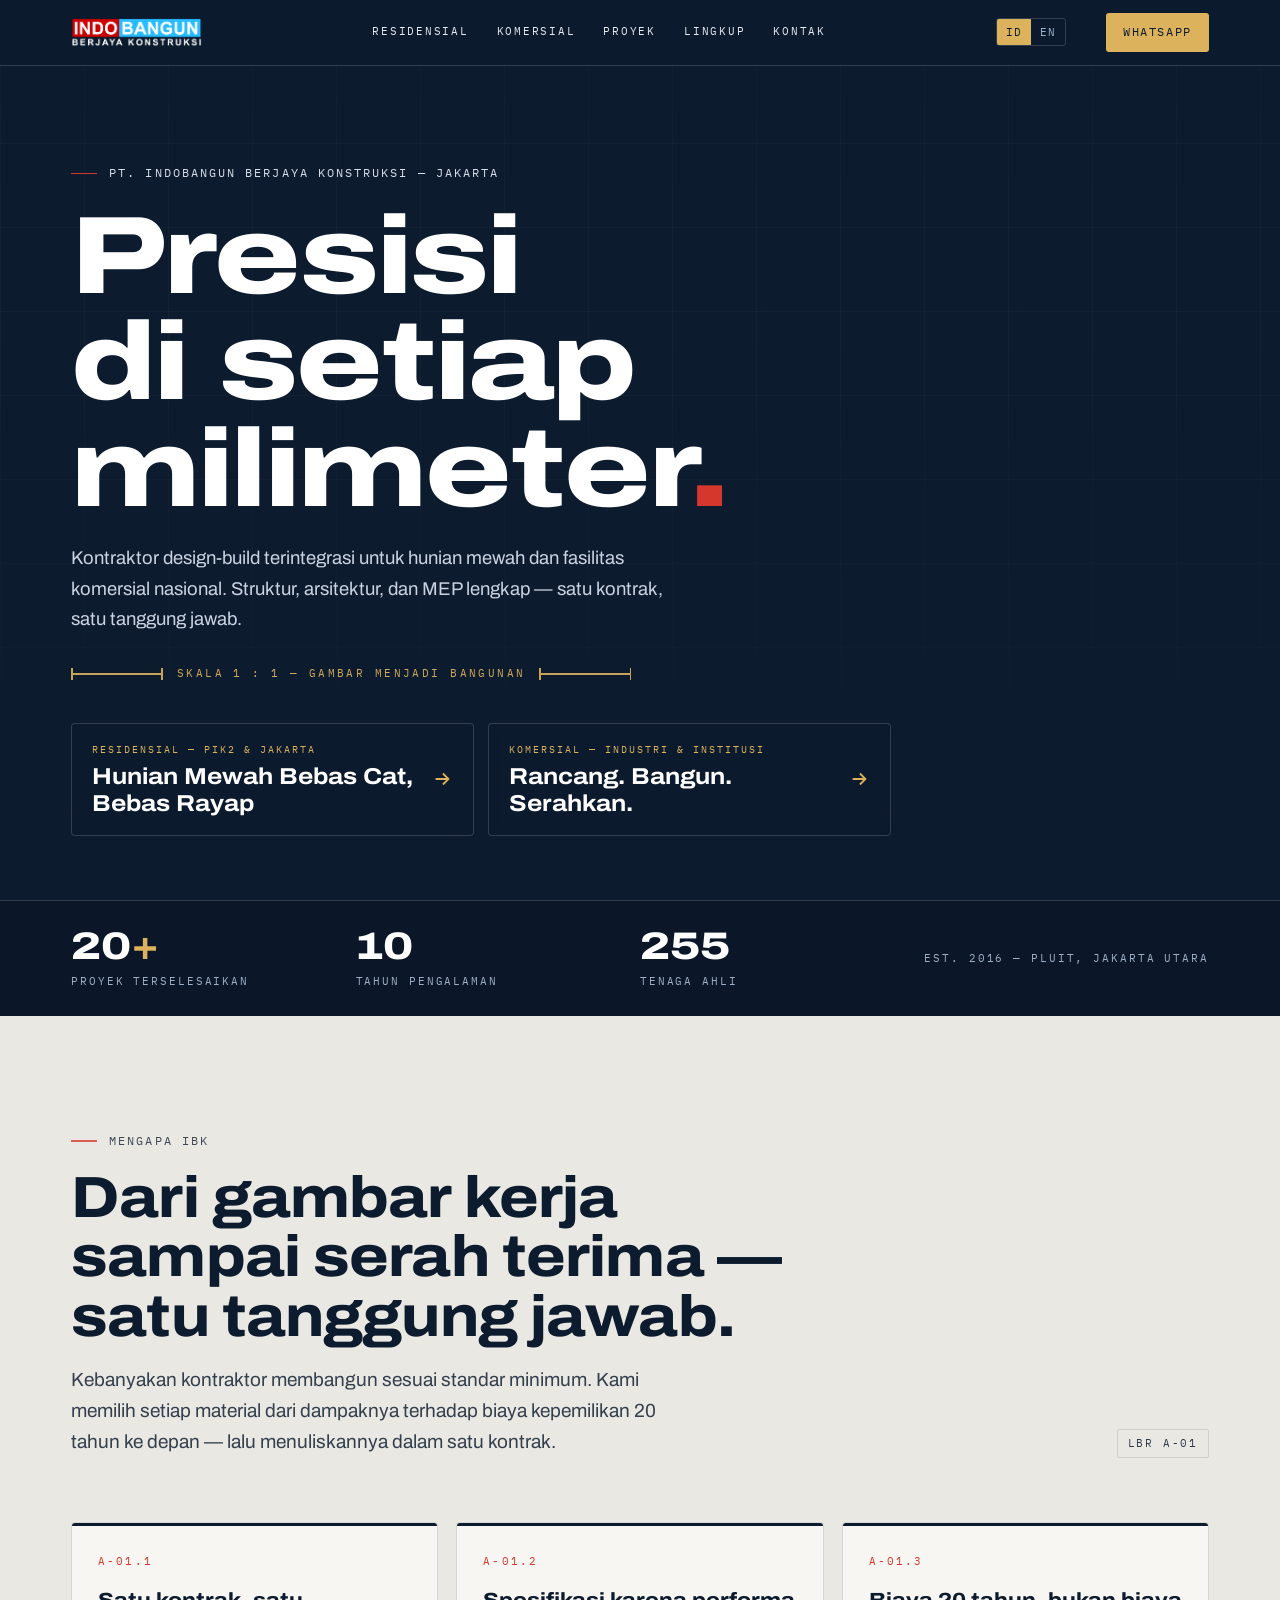
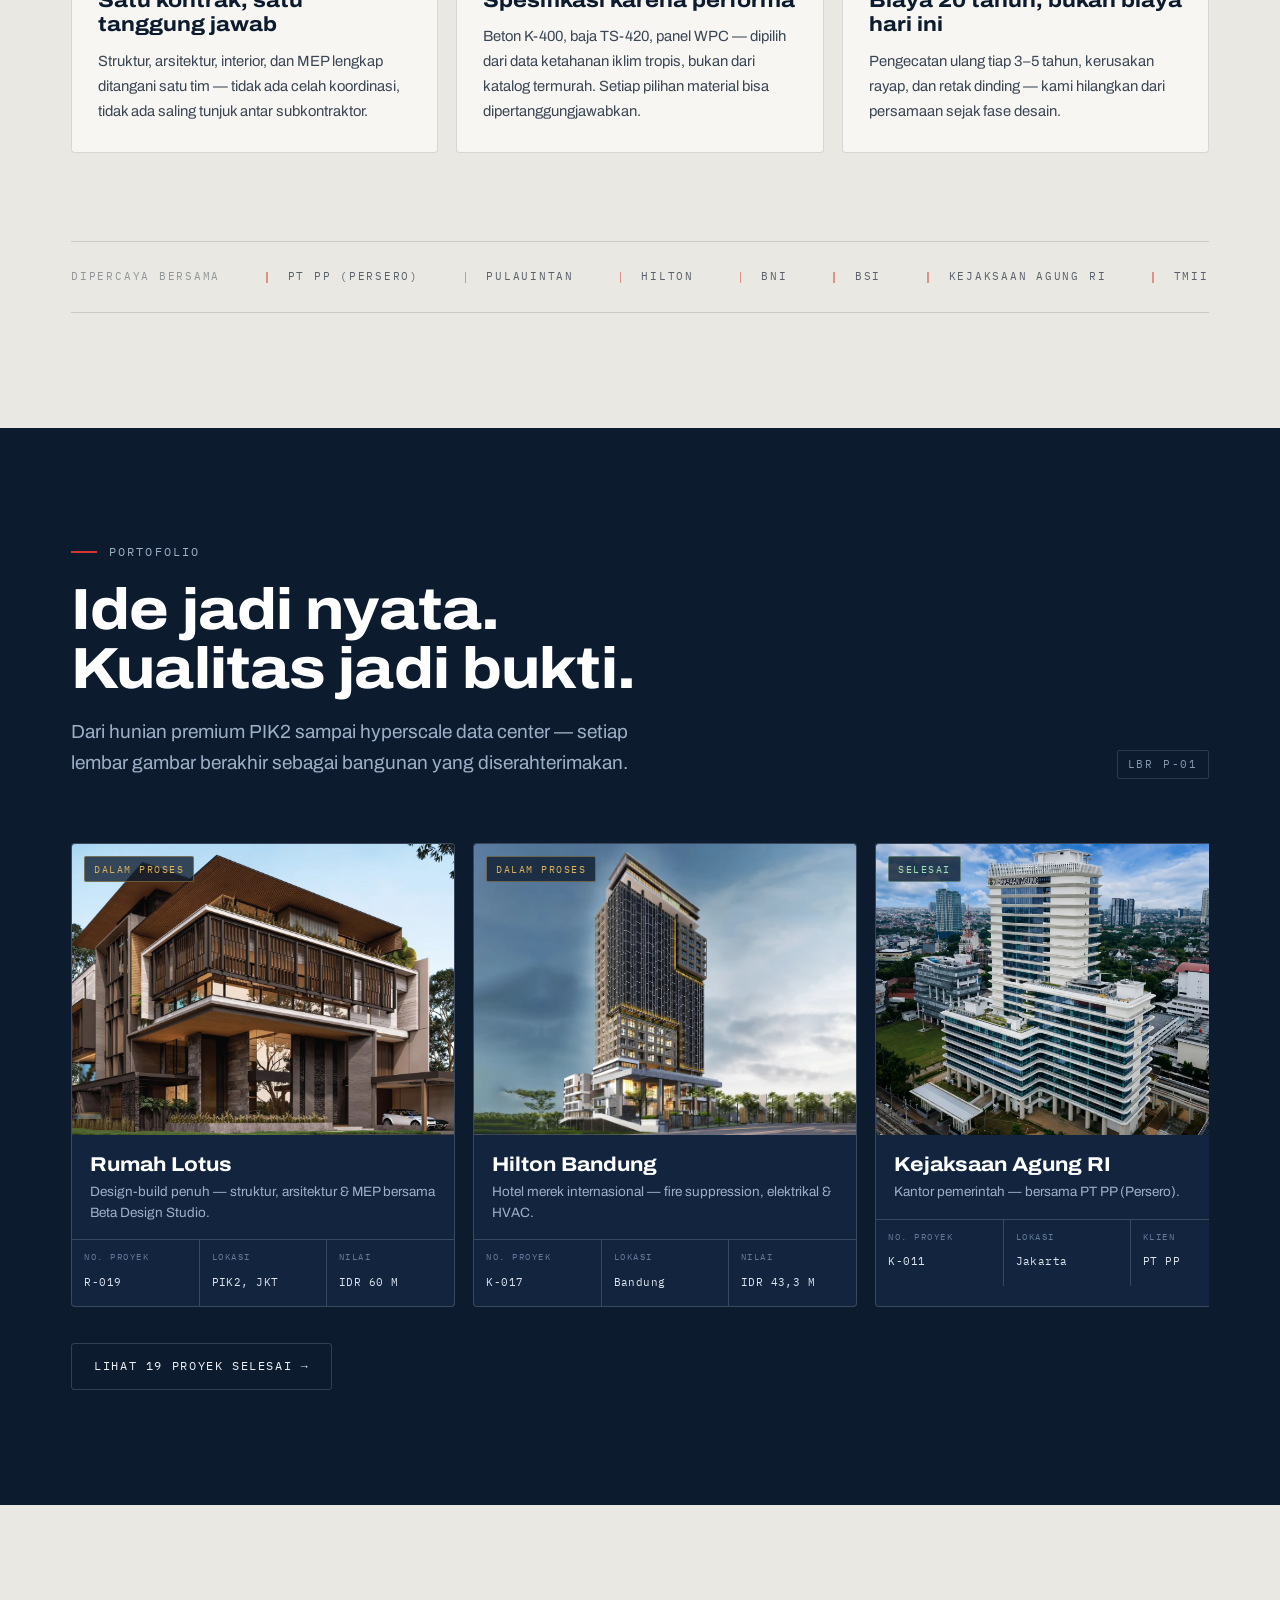
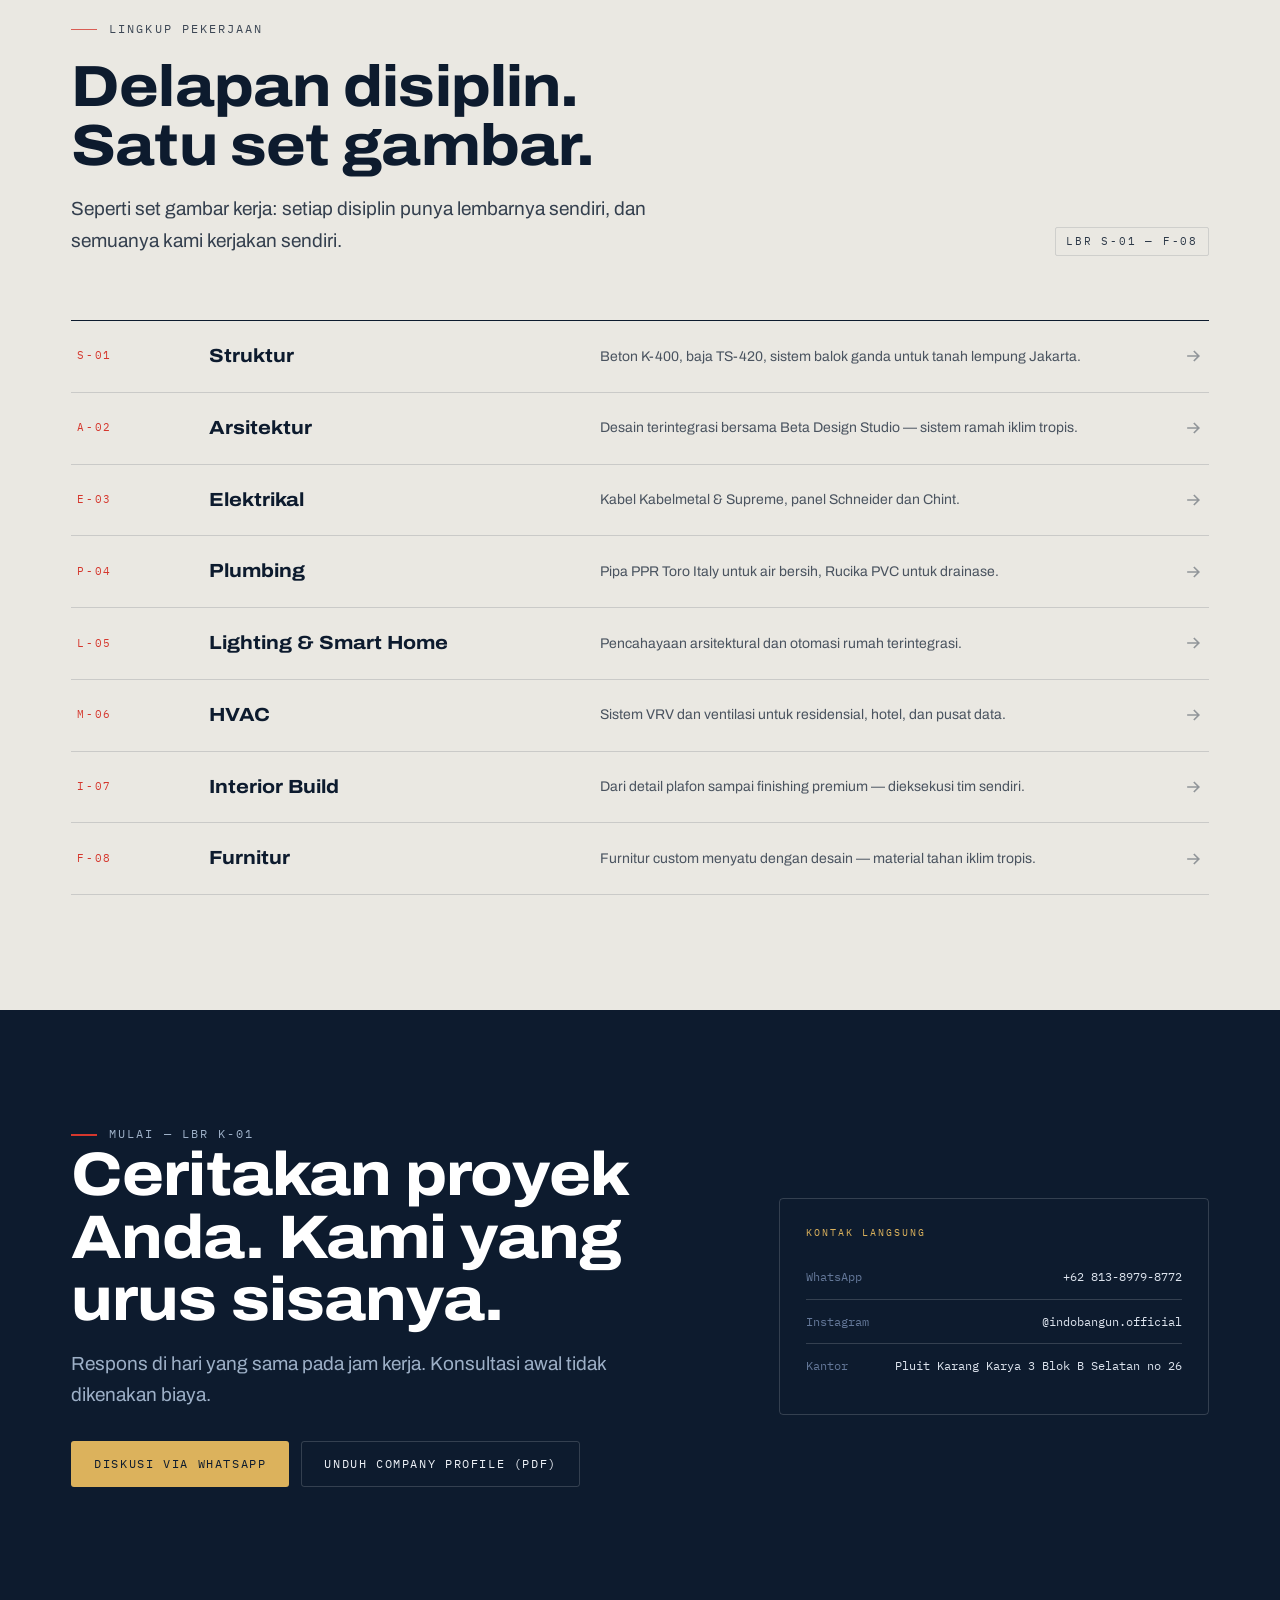
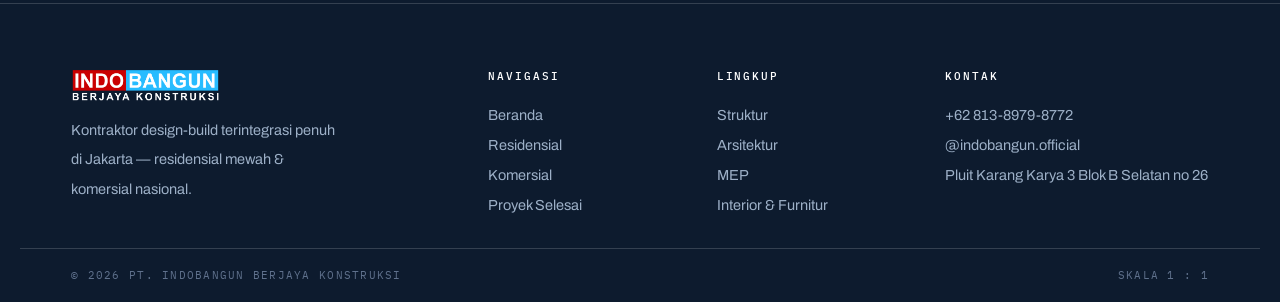
==== commit b66fe2c4: "Update site-wide contact details: new WhatsApp number, Instagram, office address - WhatsApp/phone: +" ====
--- a/index.html
+++ b/index.html
@@ -59,6 +59,8 @@
 .cta-side .row{display:flex;justify-content:space-between;gap:10px;padding:12px 0;border-bottom:1px solid var(--line-inv);font-family:var(--font-m);font-size:12px;color:#DDE4EE}
 .cta-side .row span{color:#647899}
 .cta-side .row:last-child{border-bottom:0}
+.cta-side .row a{color:inherit;text-decoration:none;transition:color .2s ease}
+.cta-side .row a:hover{color:var(--brass-bright)}
 
 @media (max-width:900px){
   .routes{grid-template-columns:1fr;max-width:none}
@@ -84,7 +86,7 @@
       <button type="button" data-lang="id" class="on">ID</button>
       <button type="button" data-lang="en">EN</button>
     </div>
-    <a class="p-btn brass" href="https://wa.me/6282110952505" style="margin-left:14px">WhatsApp</a>
+    <a class="p-btn brass" href="https://wa.me/6281389798772" style="margin-left:14px">WhatsApp</a>
     <button class="p-burger" aria-expanded="false" aria-controls="pmenu">MENU</button>
   </div>
 </header>
@@ -263,15 +265,15 @@
         <h2 class="p-h2" data-i18n="ctaTitle">Ceritakan proyek Anda. Kami yang urus sisanya.</h2>
         <p class="p-lede" style="margin-top:16px" data-i18n="ctaLede">Respons di hari yang sama pada jam kerja. Konsultasi awal tidak dikenakan biaya.</p>
         <div class="cta-actions">
-          <a class="p-btn brass" href="https://wa.me/6282110952505" data-i18n="ctaWa">Diskusi via WhatsApp</a>
+          <a class="p-btn brass" href="https://wa.me/6281389798772" data-i18n="ctaWa">Diskusi via WhatsApp</a>
           <a class="p-btn ghost" href="IBK_Company_Profile_2026.pdf" download data-i18n="ctaPdf">Unduh Company Profile (PDF)</a>
         </div>
       </div>
       <aside class="cta-side rev">
         <span class="k" data-i18n="ctaSideK">Kontak Langsung</span>
-        <div class="row"><span>WhatsApp</span>+62 821 1095 2505</div>
-        <div class="row"><span>Email</span>dixon@ibkkonstruksi.com</div>
-        <div class="row"><span data-i18n="ctaKantor">Kantor</span>Pluit, Jakarta Utara</div>
+        <div class="row"><span>WhatsApp</span>+62 813-8979-8772</div>
+        <div class="row"><span>Instagram</span><a href="https://www.instagram.com/indobangun.official/" target="_blank" rel="noopener">@indobangun.official</a></div>
+        <div class="row"><span data-i18n="ctaKantor">Kantor</span>Pluit Karang Karya 3 Blok B Selatan no 26</div>
       </aside>
     </div>
   </div>
@@ -299,13 +301,13 @@
     </div>
     <div>
       <h4 data-i18n="footKontak">Kontak</h4>
-      <p>+62 821 1095 2505<br/>dixon@ibkkonstruksi.com<br/><span data-i18n="footAlamat">Pluit, Jakarta Utara — Kantor 6 Lantai</span></p>
+      <p>+62 813-8979-8772<br/><a href="https://www.instagram.com/indobangun.official/" target="_blank" rel="noopener" style="display:inline">@indobangun.official</a><br/><span data-i18n="footAlamat">Pluit Karang Karya 3 Blok B Selatan no 26</span></p>
     </div>
   </div>
   <div class="p-legal"><span data-i18n="footLegal">© 2026 PT. Indobangun Berjaya Konstruksi</span><span>Skala 1 : 1</span></div>
 </footer>
 
-<div class="p-wa-bar"><a class="p-btn" href="https://wa.me/6282110952505" data-i18n="waBar">Diskusi Proyek via WhatsApp</a></div>
+<div class="p-wa-bar"><a class="p-btn" href="https://wa.me/6281389798772" data-i18n="waBar">Diskusi Proyek via WhatsApp</a></div>
 
 <script>
 const I18N = {
@@ -353,7 +355,7 @@
     ctaSideK:"Kontak Langsung", ctaKantor:"Kantor",
     footBrand:"Kontraktor design-build terintegrasi penuh di Jakarta — residensial mewah & komersial nasional.",
     footNav:"Navigasi", footProyek:"Proyek Selesai", footScope:"Lingkup", footInterior:"Interior & Furnitur",
-    footKontak:"Kontak", footAlamat:"Pluit, Jakarta Utara — Kantor 6 Lantai",
+    footKontak:"Kontak", footAlamat:"Pluit Karang Karya 3 Blok B Selatan no 26",
     footLegal:"© 2026 PT. Indobangun Berjaya Konstruksi",
     waBar:"Diskusi Proyek via WhatsApp"
   },
@@ -401,7 +403,7 @@
     ctaSideK:"Direct Contact", ctaKantor:"Office",
     footBrand:"A fully integrated design-build contractor in Jakarta — luxury residential & national commercial.",
     footNav:"Navigation", footProyek:"Completed Projects", footScope:"Scope", footInterior:"Interior & Furniture",
-    footKontak:"Contact", footAlamat:"Pluit, North Jakarta — 6-Storey Office",
+    footKontak:"Contact", footAlamat:"Pluit Karang Karya 3 Blok B Selatan no 26",
     footLegal:"© 2026 PT. Indobangun Berjaya Konstruksi",
     waBar:"Discuss a Project on WhatsApp"
   }
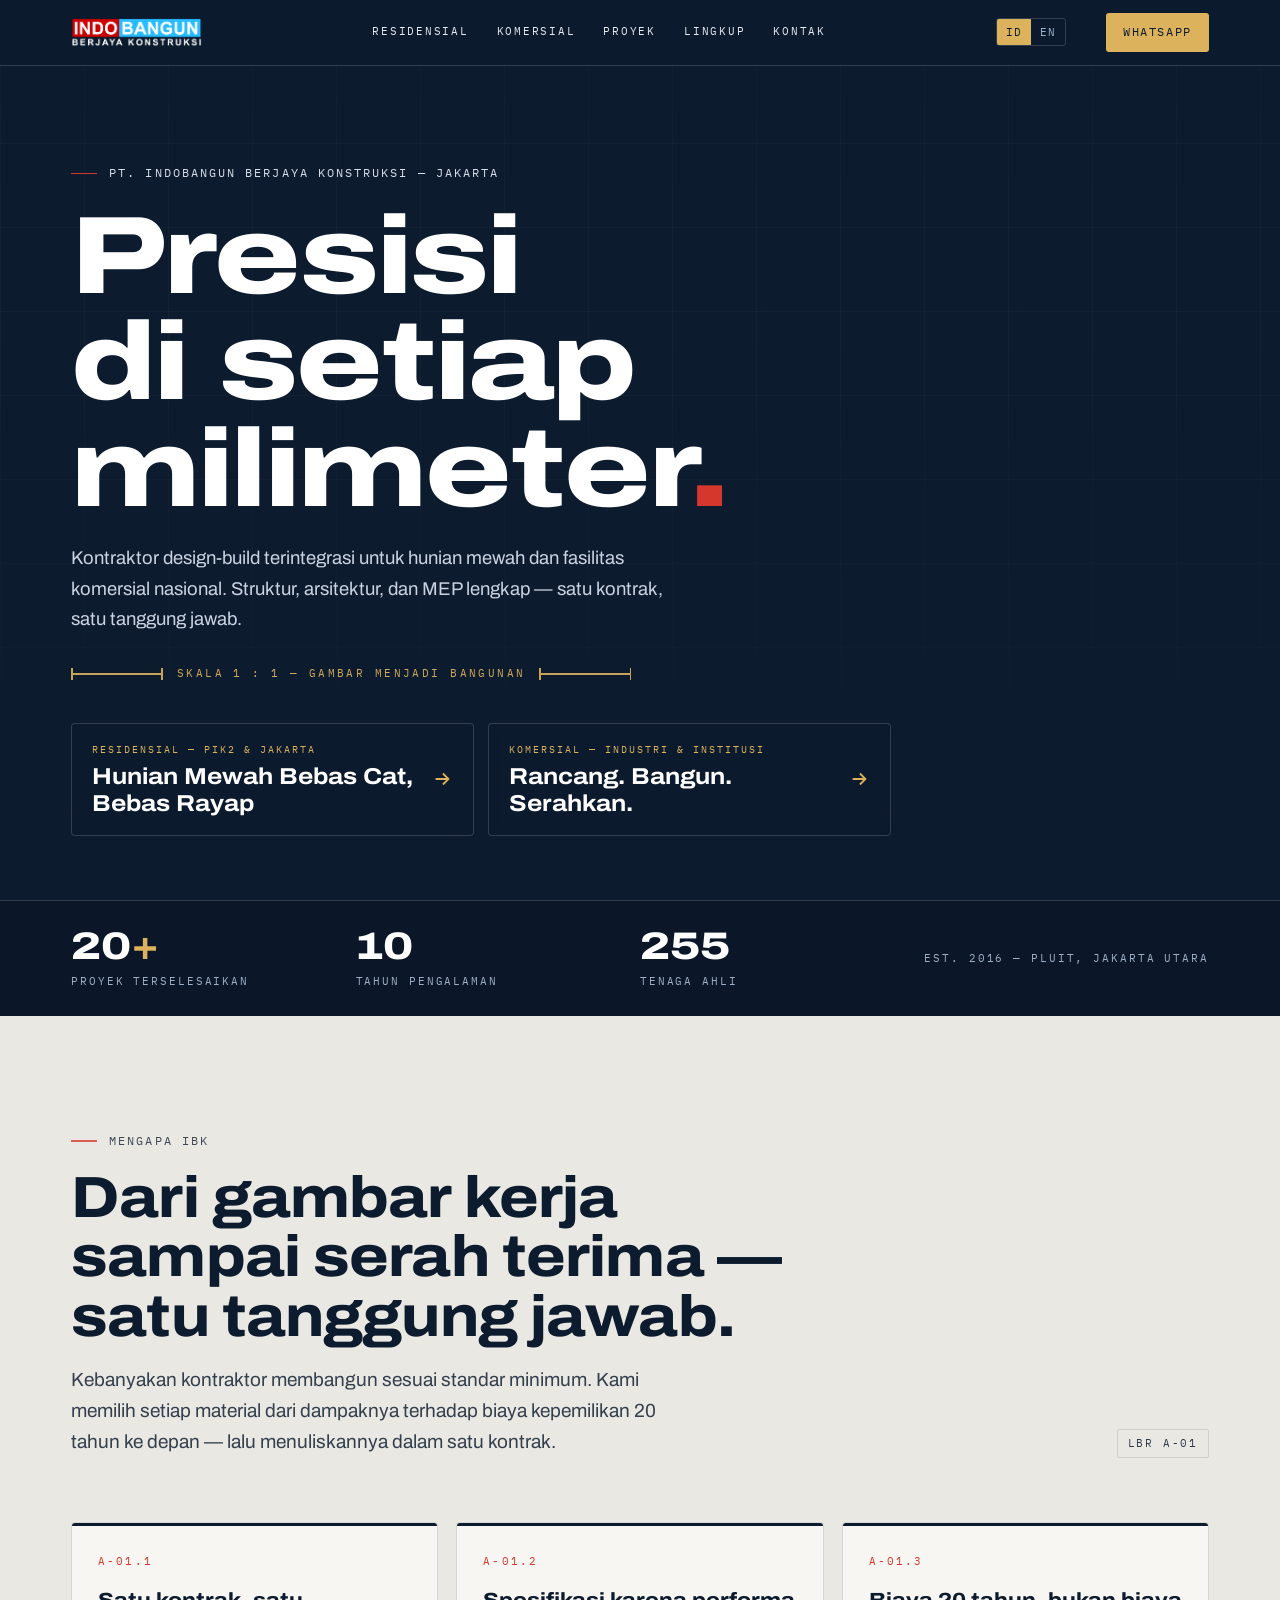
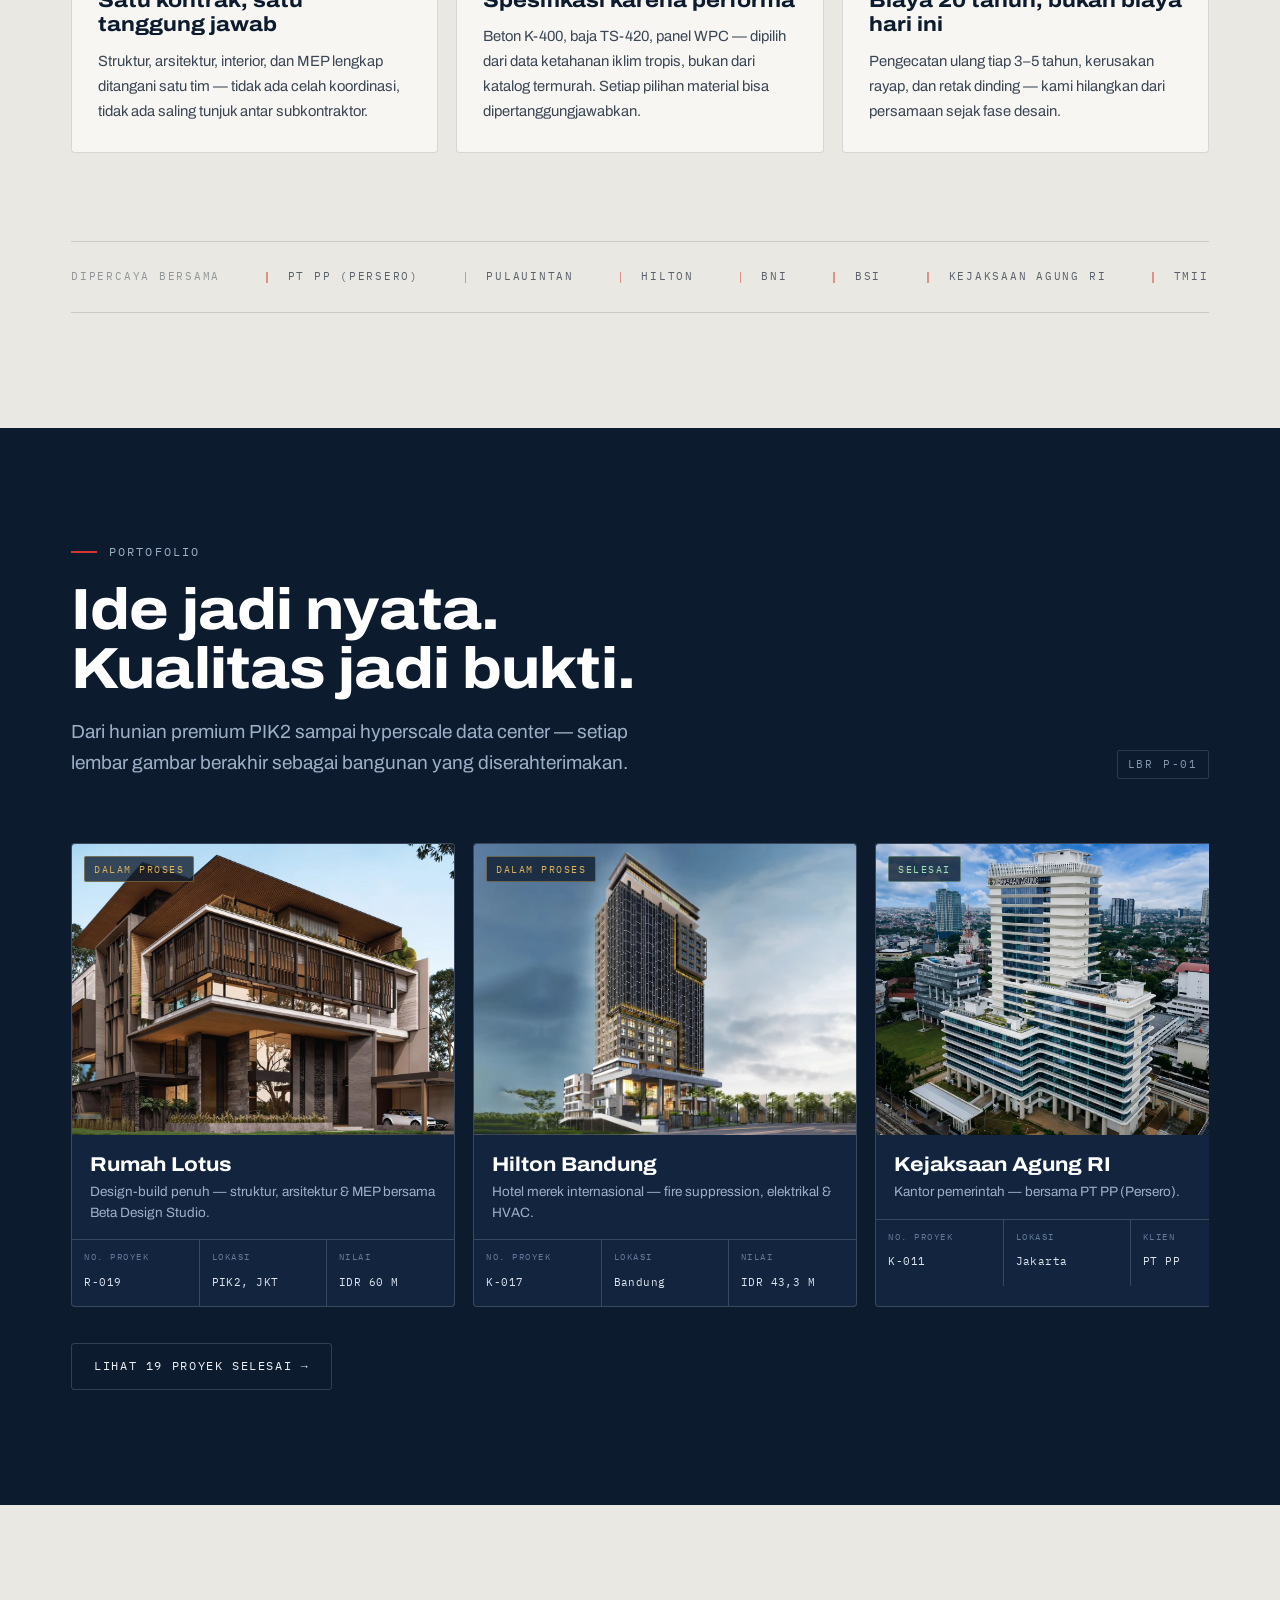
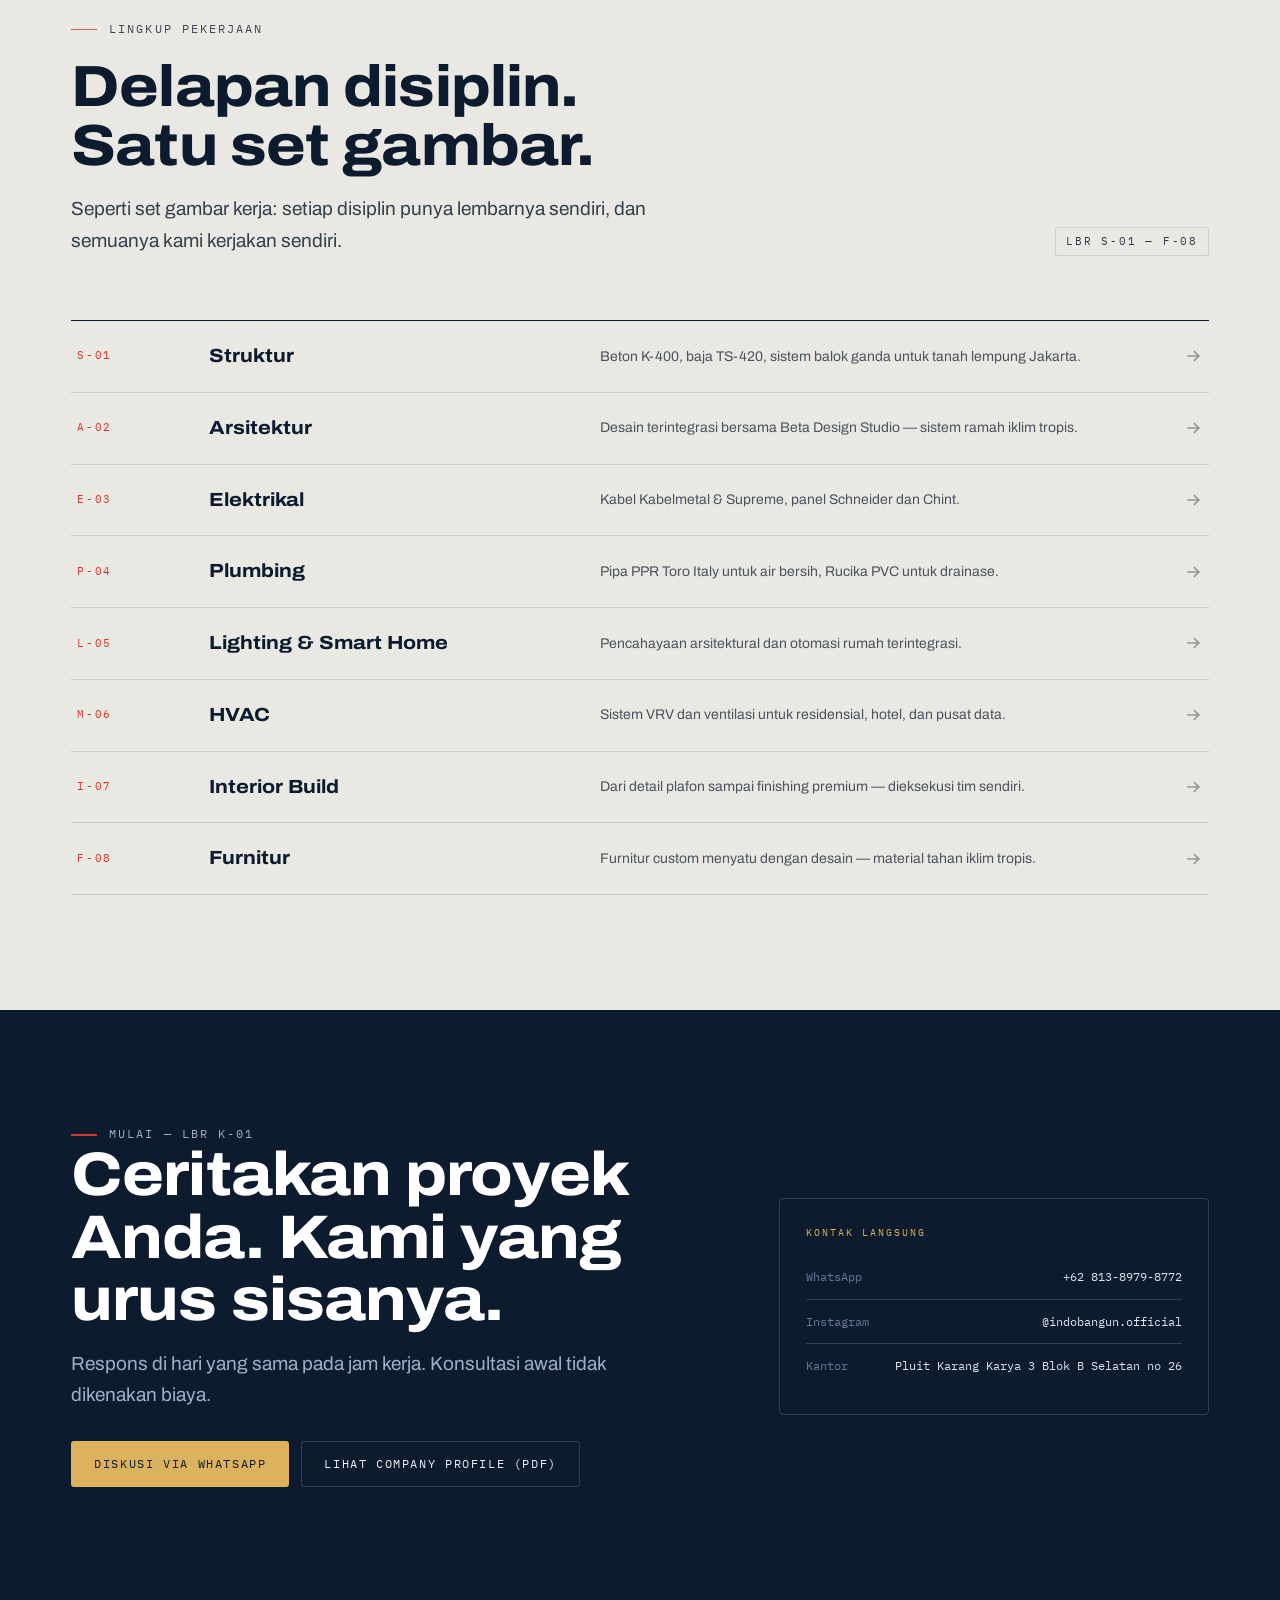
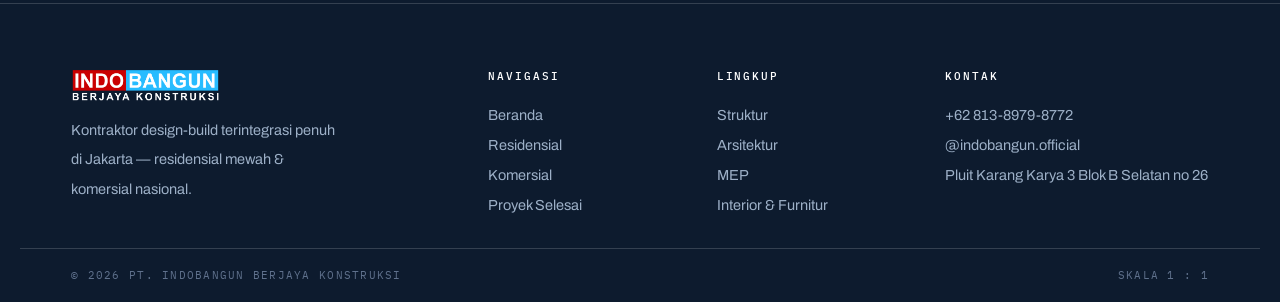
==== commit cbd6cdb3: "Swap in new 2026 company profile PDF; open it in a new tab instead of downloading - Replace IBK_Comp" ====
--- a/index.html
+++ b/index.html
@@ -266,7 +266,7 @@
         <p class="p-lede" style="margin-top:16px" data-i18n="ctaLede">Respons di hari yang sama pada jam kerja. Konsultasi awal tidak dikenakan biaya.</p>
         <div class="cta-actions">
           <a class="p-btn brass" href="https://wa.me/6281389798772" data-i18n="ctaWa">Diskusi via WhatsApp</a>
-          <a class="p-btn ghost" href="IBK_Company_Profile_2026.pdf" download data-i18n="ctaPdf">Unduh Company Profile (PDF)</a>
+          <a class="p-btn ghost" href="IBK_Company_Profile_2026.pdf" target="_blank" rel="noopener" data-i18n="ctaPdf">Lihat Company Profile (PDF)</a>
         </div>
       </div>
       <aside class="cta-side rev">
@@ -351,7 +351,7 @@
     sc8N:"Furnitur", sc8D:"Furnitur custom menyatu dengan desain — material tahan iklim tropis.",
     ctaEyebrow:"Mulai — LBR K-01", ctaTitle:"Ceritakan proyek Anda. Kami yang urus sisanya.",
     ctaLede:"Respons di hari yang sama pada jam kerja. Konsultasi awal tidak dikenakan biaya.",
-    ctaWa:"Diskusi via WhatsApp", ctaPdf:"Unduh Company Profile (PDF)",
+    ctaWa:"Diskusi via WhatsApp", ctaPdf:"Lihat Company Profile (PDF)",
     ctaSideK:"Kontak Langsung", ctaKantor:"Kantor",
     footBrand:"Kontraktor design-build terintegrasi penuh di Jakarta — residensial mewah & komersial nasional.",
     footNav:"Navigasi", footProyek:"Proyek Selesai", footScope:"Lingkup", footInterior:"Interior & Furnitur",
@@ -399,7 +399,7 @@
     sc8N:"Furniture", sc8D:"Custom furniture unified with the design — tropical-climate-resistant materials.",
     ctaEyebrow:"Start — SHT K-01", ctaTitle:"Tell us about your project. We handle the rest.",
     ctaLede:"Same-day response during business hours. Initial consultation is free.",
-    ctaWa:"Chat on WhatsApp", ctaPdf:"Download Company Profile (PDF)",
+    ctaWa:"Chat on WhatsApp", ctaPdf:"View Company Profile (PDF)",
     ctaSideK:"Direct Contact", ctaKantor:"Office",
     footBrand:"A fully integrated design-build contractor in Jakarta — luxury residential & national commercial.",
     footNav:"Navigation", footProyek:"Completed Projects", footScope:"Scope", footInterior:"Interior & Furniture",
